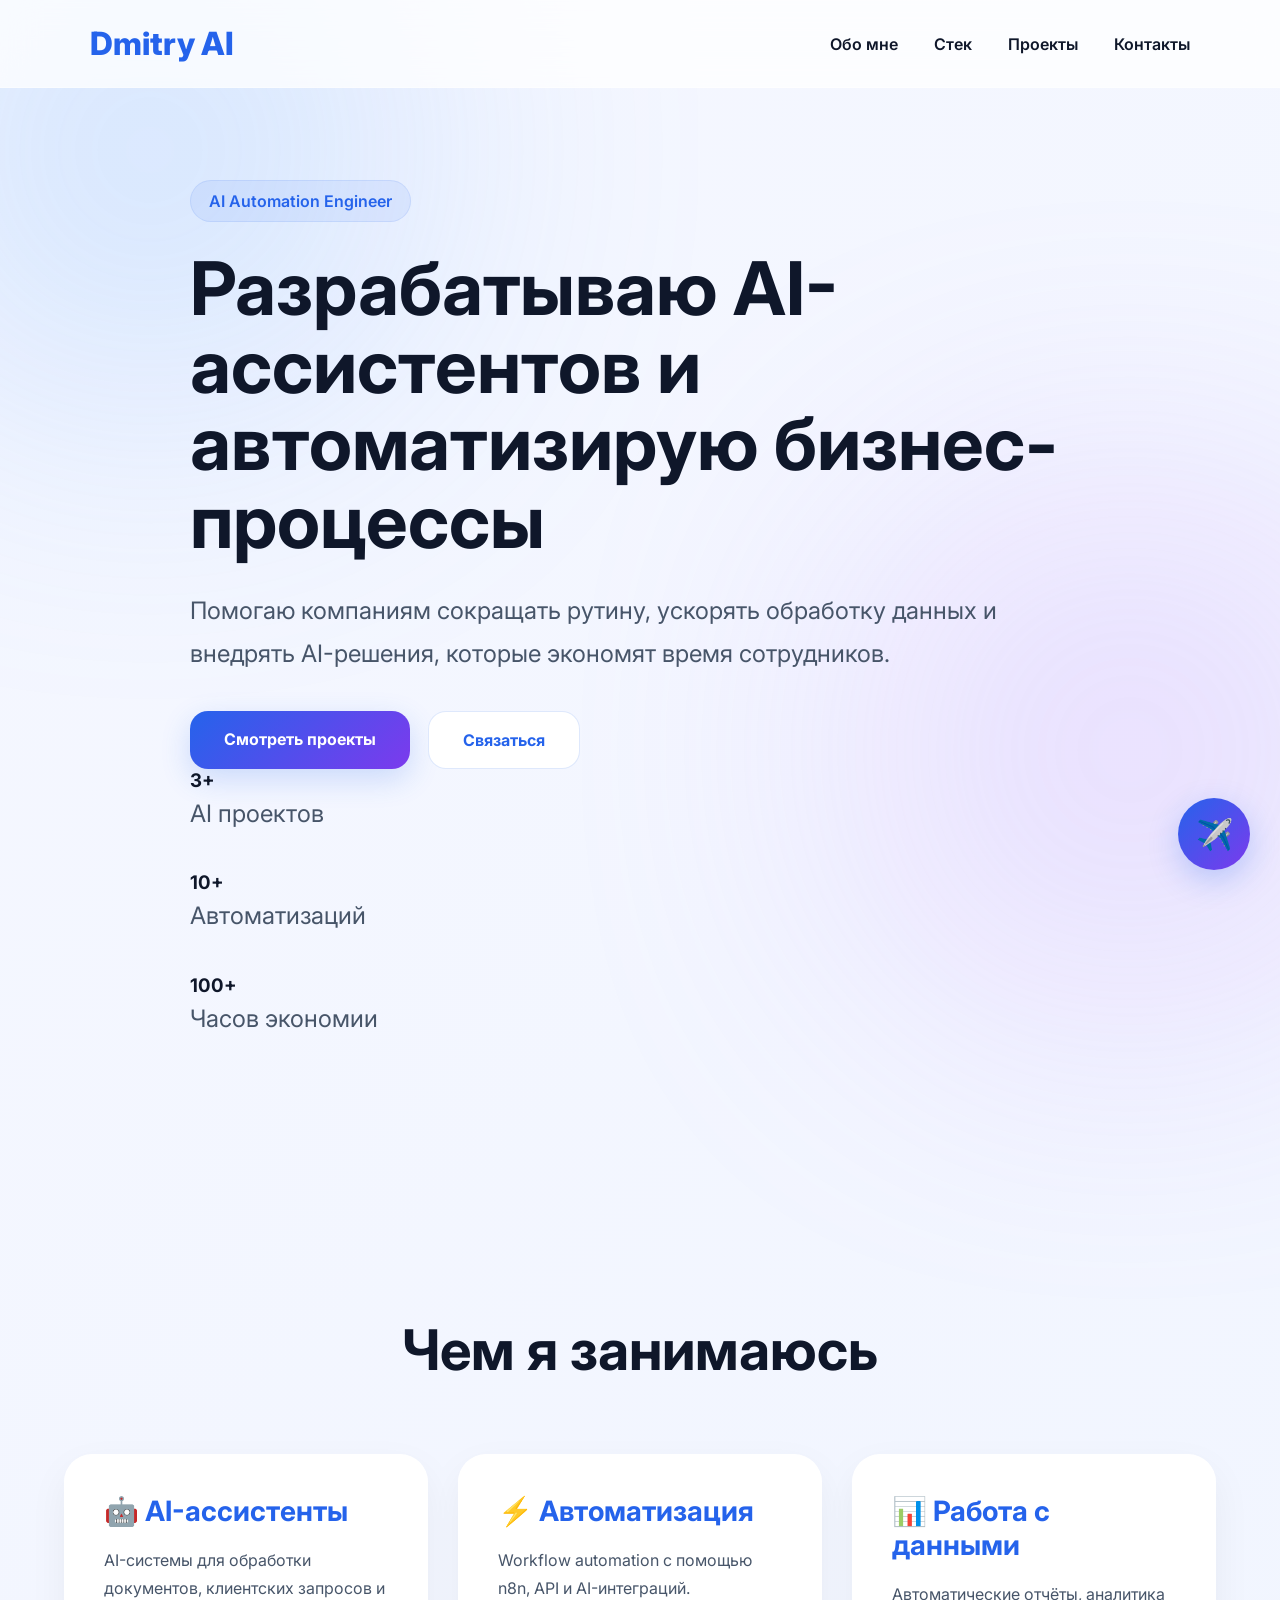
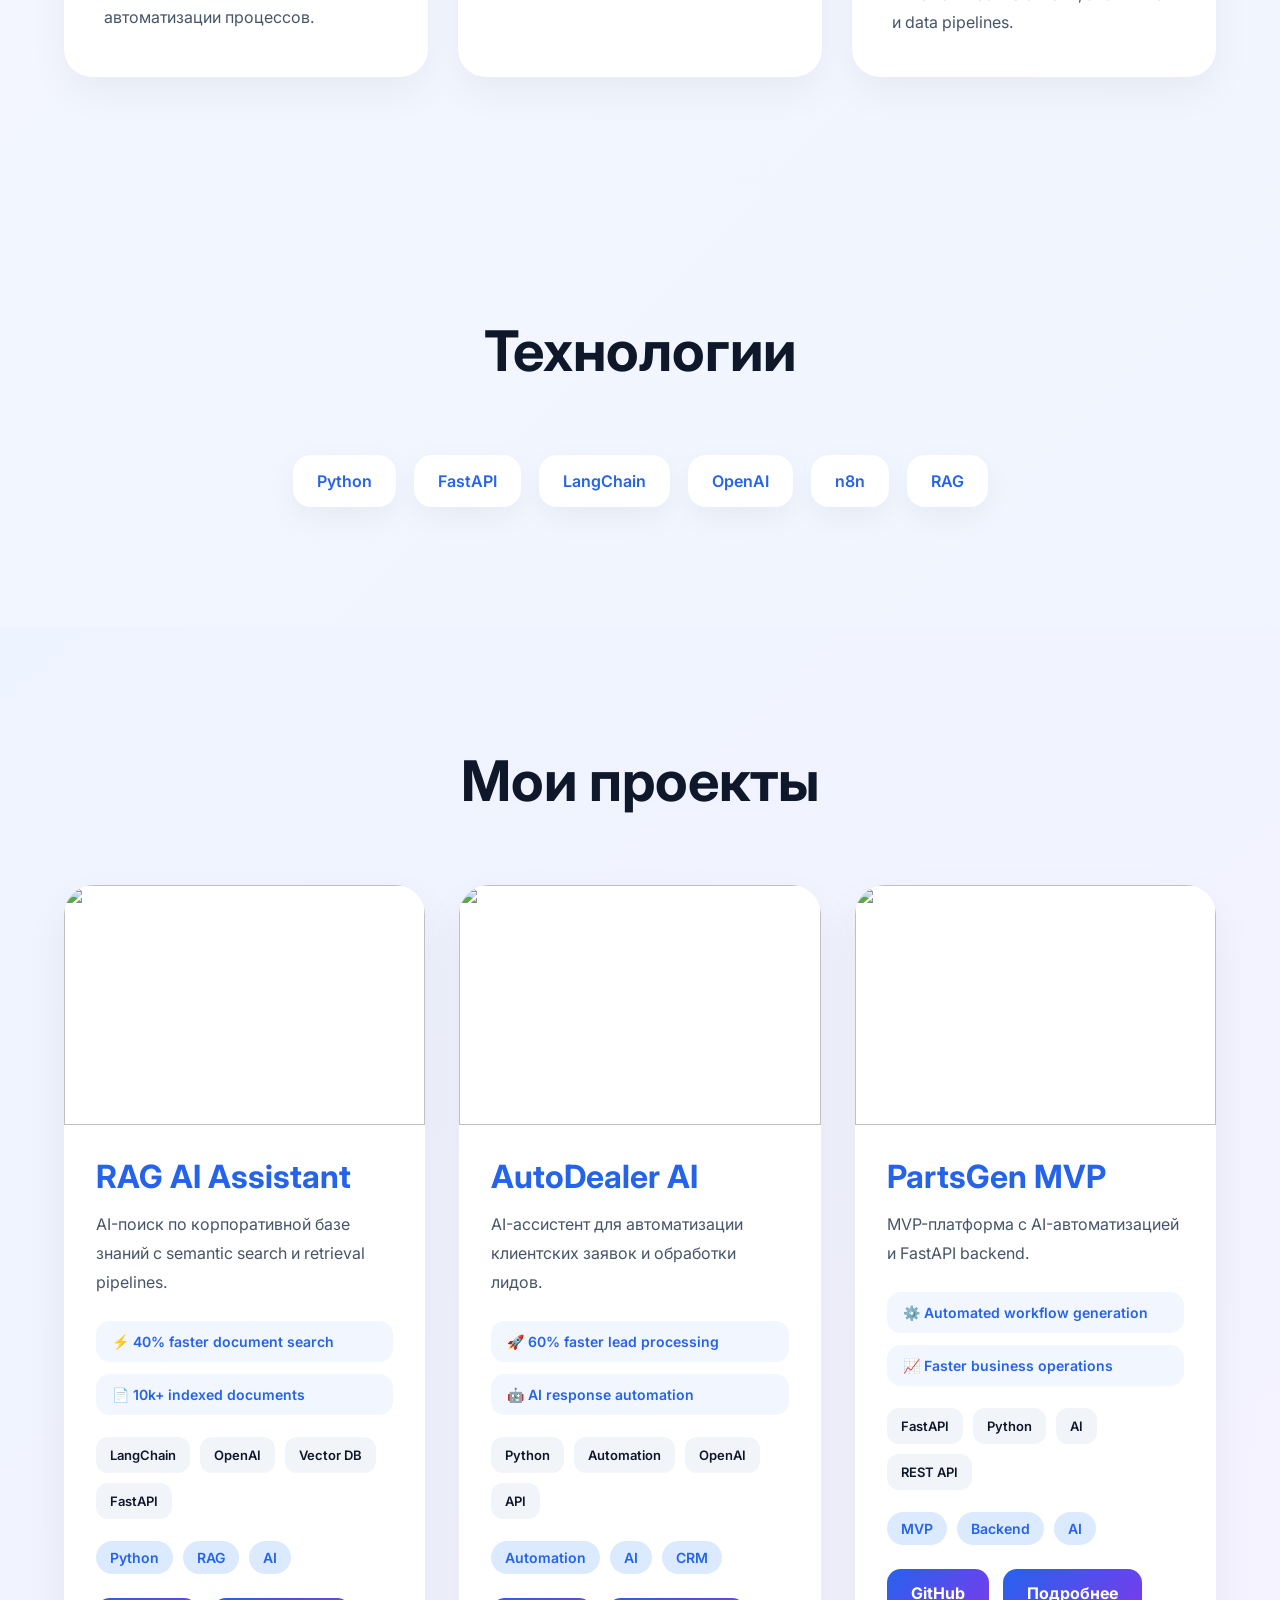
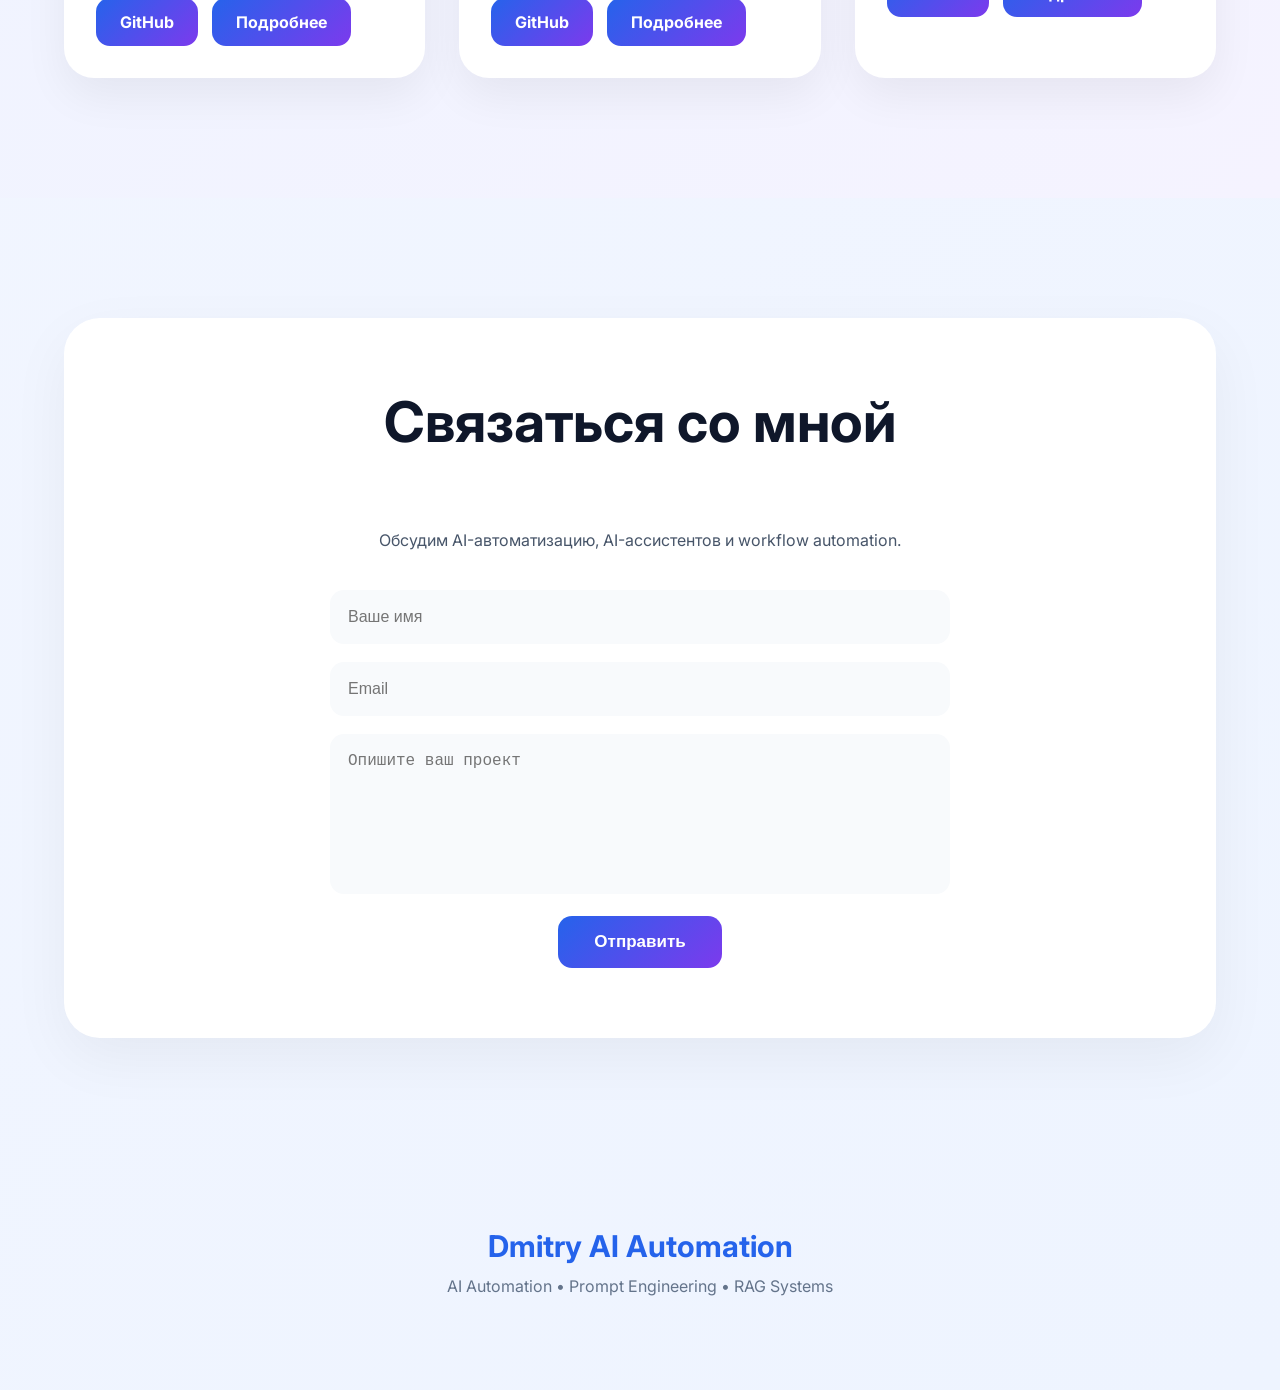
==== index.html @ e82104c2 "Update index.html" ====
<!DOCTYPE html>
<html lang="ru">

<head>

  <meta charset="UTF-8">

  <meta
    name="viewport"
    content="width=device-width, initial-scale=1.0"
  >

  <title>Dmitry AI Portfolio</title>

  <link
    href="https://fonts.googleapis.com/css2?family=Inter:wght@400;500;600;700;800&display=swap"
    rel="stylesheet"
  >

  <style>

    *{
      margin:0;
      padding:0;
      box-sizing:border-box;
      scroll-behavior:smooth;
    }

    body{

      font-family:'Inter',sans-serif;

      background:
        linear-gradient(135deg,#f5f7ff,#eef4ff);

      color:#0f172a;

      overflow-x:hidden;
    }

    .container{
      width:90%;
      max-width:1280px;
      margin:0 auto;
    }

    /* BACKGROUND */

    .bg-blur{

      position:fixed;

      width:500px;
      height:500px;

      border-radius:50%;

      filter:blur(140px);

      opacity:0.25;

      z-index:-1;
    }

    .blur1{
      background:#60a5fa;
      top:-100px;
      left:-100px;
    }

    .blur2{
      background:#c084fc;
      bottom:-100px;
      right:-100px;
    }

    /* NAVBAR */

    .navbar{

      position:fixed;

      top:0;
      width:100%;

      padding:24px 7%;

      display:flex;
      justify-content:space-between;
      align-items:center;

      background:
        rgba(255,255,255,0.75);

      backdrop-filter:blur(18px);

      border-bottom:
        1px solid rgba(255,255,255,0.3);

      z-index:1000;
    }

    .logo{

      font-size:32px;

      font-weight:800;

      color:#2563eb;
    }

    .nav-links{

      display:flex;

      gap:36px;

      list-style:none;
    }

    .nav-links a{

      color:#0f172a;

      text-decoration:none;

      font-weight:600;

      transition:0.3s;
    }

    .nav-links a:hover{
      color:#2563eb;
    }

    /* HERO */

    header{

      min-height:100vh;

      display:flex;
      align-items:center;

      padding:
        180px 0 120px;
    }

   .hero-grid{
    max-width:900px;
    margin:0 auto;
}

    .hero-badge{

      display:inline-block;

      padding:10px 18px;

      border-radius:999px;

      background:
        rgba(37,99,235,0.08);

      border:
        1px solid rgba(37,99,235,0.1);

      color:#2563eb;

      font-weight:600;
    }

    .hero-left h1{

      font-size:74px;

      line-height:1.05;

      margin:28px 0;
    }

    .hero-left p{

      font-size:24px;

      line-height:1.8;

      color:#475569;

      margin-bottom:36px;
    }

    .hero-buttons{

      display:flex;

      gap:18px;

      flex-wrap:wrap;
    }

    .btn{

      display:inline-block;

      padding:18px 34px;

      border-radius:18px;

      text-decoration:none;

      font-weight:700;

      transition:0.3s;
    }

    .btn-primary{

      background:
        linear-gradient(135deg,#2563eb,#7c3aed);

      color:white;

      box-shadow:
        0 10px 30px rgba(37,99,235,0.2);
    }

    .btn-secondary{

      border:
        1px solid rgba(37,99,235,0.15);

      color:#2563eb;

      background:white;
    }

    .btn:hover{
      transform:translateY(-5px);
    }

    /* AI WINDOW */

    .hero-right{

      display:flex;
      justify-content:center;
    }

    .ai-window{

      width:100%;
      max-width:580px;

      background:
        rgba(255,255,255,0.85);

      border:
        1px solid rgba(255,255,255,0.5);

      backdrop-filter:blur(18px);

      border-radius:34px;

      padding:36px;

      box-shadow:
        0 30px 80px rgba(0,0,0,0.08);
    }

    .window-top{

      display:flex;

      gap:10px;

      margin-bottom:30px;
    }

    .window-top span{

      width:14px;
      height:14px;

      border-radius:50%;

      background:#cbd5e1;
    }

    .code-line{

      height:14px;

      border-radius:999px;

      background:
        rgba(148,163,184,0.2);

      margin-bottom:18px;
    }

    .w90{width:90%;}
    .w80{width:80%;}
    .w70{width:70%;}
    .w60{width:60%;}
    .w50{width:50%;}

    .ai-card h3{

      font-size:34px;

      margin-bottom:10px;
    }

    .ai-card p{

      opacity:0.9;

      font-size:15px;
    }

    /* SECTION */

    section{
      padding:120px 0;
    }

    h2{

      text-align:center;

      font-size:56px;

      margin-bottom:70px;
    }

    /* ABOUT */

    .about-grid{

      display:grid;

      grid-template-columns:
        repeat(auto-fit,minmax(280px,1fr));

      gap:30px;
    }

    .about-card{

      background:white;

      padding:40px;

      border-radius:28px;

      box-shadow:
        0 15px 40px rgba(0,0,0,0.05);

      transition:0.35s;
    }

    .about-card:hover{

      transform:
        translateY(-10px);

      box-shadow:
        0 0 40px rgba(96,165,250,0.15);
    }

    .about-card h3{

      font-size:28px;

      margin-bottom:18px;

      color:#2563eb;
    }

    .about-card p{

      color:#475569;

      line-height:1.8;
    }

    /* STACK */

    .stack-grid{

      display:flex;

      flex-wrap:wrap;

      justify-content:center;

      gap:18px;
    }

    .stack-item{

      padding:16px 24px;

      border-radius:18px;

      background:white;

      box-shadow:
        0 10px 30px rgba(0,0,0,0.05);

      transition:0.3s;

      font-weight:600;

      color:#2563eb;
    }

    .stack-item:hover{

      transform:
        translateY(-5px)
        scale(1.05);
    }

    /* PROJECTS */

    #portfolio{

      background:
        linear-gradient(135deg,#eef4ff,#f5f3ff);
    }

    .projects-grid{

      display:grid;

      grid-template-columns:
        repeat(auto-fit,minmax(360px,1fr));

      gap:34px;
    }

    .project-card{

      background:white;

      border-radius:30px;

      overflow:hidden;

      box-shadow:
        0 18px 45px rgba(0,0,0,0.06);

      transition:0.35s;
    }

    .project-card:hover{

      transform:
        translateY(-12px)
        scale(1.02);

      box-shadow:
        0 0 40px rgba(96,165,250,0.15);
    }

    .project-image{

      height:240px;

      overflow:hidden;
    }

    .project-image img{

      width:100%;
      height:100%;

      object-fit:cover;

      transition:0.5s;
    }

    .project-card:hover .project-image img{

      transform:scale(1.08);
    }

    .project-content{
      padding:32px;
    }

    .project-content h3{

      font-size:32px;

      margin-bottom:14px;

      color:#2563eb;
    }

    .project-content p{

      color:#475569;

      line-height:1.8;

      margin-bottom:24px;
    }

    /* METRICS */

    .metrics{

      display:flex;

      flex-direction:column;

      gap:12px;

      margin-bottom:22px;
    }

    .metric{

      padding:12px 16px;

      border-radius:14px;

      background:
        rgba(37,99,235,0.06);

      color:#2563eb;

      font-size:14px;

      font-weight:600;
    }

    /* ARCHITECTURE */

    .architecture{

      display:flex;

      flex-wrap:wrap;

      gap:10px;

      margin-bottom:22px;
    }

    .architecture span{

      padding:10px 14px;

      border-radius:12px;

      background:#f1f5f9;

      color:#0f172a;

      font-size:13px;

      font-weight:600;
    }

    /* TAGS */

    .tags{

      display:flex;

      flex-wrap:wrap;

      gap:10px;

      margin-bottom:24px;
    }

    .tags span{

      background:#dbeafe;

      color:#2563eb;

      padding:8px 14px;

      border-radius:999px;

      font-size:14px;

      font-weight:600;
    }

    .project-buttons{

      display:flex;

      gap:14px;
    }

    .project-buttons a{

      text-decoration:none;

      padding:14px 24px;

      border-radius:14px;

      background:
        linear-gradient(135deg,#2563eb,#7c3aed);

      color:white;

      font-weight:700;

      transition:0.3s;
    }

    .project-buttons a:hover{

      transform:translateY(-4px);
    }

    /* CONTACT */

    .contact-box{

      background:white;

      padding:70px;

      border-radius:36px;

      text-align:center;

      box-shadow:
        0 20px 60px rgba(0,0,0,0.05);
    }

    .contact-box p{

      max-width:700px;

      margin:0 auto 36px;

      color:#475569;

      line-height:1.8;
    }

    form{

      max-width:620px;

      margin:0 auto;
    }

    input,
    textarea{

      width:100%;

      padding:18px;

      margin-bottom:18px;

      border:none;

      border-radius:14px;

      background:#f8fafc;

      color:#0f172a;

      font-size:16px;
    }

    textarea{
      height:160px;
      resize:none;
    }

    button{

      padding:16px 36px;

      border:none;

      border-radius:14px;

      background:
        linear-gradient(135deg,#2563eb,#7c3aed);

      color:white;

      font-size:17px;

      font-weight:700;

      cursor:pointer;
    }

    /* FOOTER */

    footer{

      padding:70px 0;

      text-align:center;
    }

    footer h3{

      font-size:30px;

      margin-bottom:12px;

      color:#2563eb;
    }

    footer p{

      color:#64748b;

      margin-bottom:24px;
    }

    /* TELEGRAM */

    .telegram-float{

      position:fixed;

      right:30px;
      bottom:30px;

      width:72px;
      height:72px;

      border-radius:50%;

      display:flex;

      align-items:center;
      justify-content:center;

      background:
        linear-gradient(135deg,#2563eb,#7c3aed);

      color:white;

      text-decoration:none;

      font-size:30px;

      box-shadow:
        0 10px 30px rgba(37,99,235,0.25);

      z-index:999;
    }

    /* MOBILE */

    @media(max-width:768px){

      .nav-links{
        display:none;
      }

      .hero-left h1{
        font-size:48px;
      }

      .hero-left p{
        font-size:18px;
      }

      h2{
        font-size:38px;
      }

      .contact-box{
        padding:40px 24px;
      }
    }

  </style>

</head>

<body>

  <!-- BACKGROUND -->

  <div class="bg-blur blur1"></div>
  <div class="bg-blur blur2"></div>

  <!-- NAVBAR -->

  <nav class="navbar">

    <div class="logo">
      Dmitry AI
    </div>

    <ul class="nav-links">

      <li><a href="#about">Обо мне</a></li>
      <li><a href="#stack">Стек</a></li>
      <li><a href="#portfolio">Проекты</a></li>
      <li><a href="#contact">Контакты</a></li>

    </ul>

  </nav>

  <!-- HERO -->

  <header>

    <div class="container hero-grid">

      <div class="hero-left">

        <span class="hero-badge">
          AI Automation Engineer
        </span>

        <h1>
          Разрабатываю AI-ассистентов
          и автоматизирую
          бизнес-процессы
        </h1>

        <p>
          Помогаю компаниям сокращать рутину,
          ускорять обработку данных и внедрять
          AI-решения, которые экономят время сотрудников.
        </p>

        <div class="hero-buttons">

          <a
            href="#portfolio"
            class="btn btn-primary"
          >
            Смотреть проекты
          </a>

          <a
            href="#contact"
            class="btn btn-secondary"
          >
            Связаться
          </a>

        </div>
        <div class="hero-stats">

  <div class="hero-stat">
    <h3>3+</h3>
    <p>AI проектов</p>
  </div>

  <div class="hero-stat">
    <h3>10+</h3>
    <p>Автоматизаций</p>
  </div>

  <div class="hero-stat">
    <h3>100+</h3>
    <p>Часов экономии</p>
  </div>

</div>

      </div>


      </div>

    </div>

  </header>

  <!-- ABOUT -->

  <section id="about">

    <div class="container">

      <h2>Чем я занимаюсь</h2>

      <div class="about-grid">

        <div class="about-card">

          <h3>🤖 AI-ассистенты</h3>

          <p>
            AI-системы для обработки документов,
            клиентских запросов и автоматизации процессов.
          </p>

        </div>

        <div class="about-card">

          <h3>⚡ Автоматизация</h3>

          <p>
            Workflow automation с помощью n8n,
            API и AI-интеграций.
          </p>

        </div>

        <div class="about-card">

          <h3>📊 Работа с данными</h3>

          <p>
            Автоматические отчёты,
            аналитика и data pipelines.
          </p>

        </div>

      </div>

    </div>

  </section>

  <!-- STACK -->

  <section id="stack">

    <div class="container">

      <h2>Технологии</h2>

      <div class="stack-grid">

        <div class="stack-item">Python</div>
        <div class="stack-item">FastAPI</div>
        <div class="stack-item">LangChain</div>
        <div class="stack-item">OpenAI</div>
        <div class="stack-item">n8n</div>
        <div class="stack-item">RAG</div>

      </div>

    </div>

  </section>

  <!-- PROJECTS -->

  <section id="portfolio">

    <div class="container">

      <h2>Мои проекты</h2>

      <div class="projects-grid">

        <!-- RAG -->

        <div class="project-card">

          <div class="project-image">

            <img
              src="https://images.unsplash.com/photo-1677442136019-21780ecad995?q=80&w=1400&auto=format&fit=crop"
            >

          </div>

          <div class="project-content">

            <h3>RAG AI Assistant</h3>

            <p>
              AI-поиск по корпоративной базе знаний
              с semantic search и retrieval pipelines.
            </p>

            <div class="metrics">

              <div class="metric">
                ⚡ 40% faster document search
              </div>

              <div class="metric">
                📄 10k+ indexed documents
              </div>

            </div>

            <div class="architecture">

              <span>LangChain</span>
              <span>OpenAI</span>
              <span>Vector DB</span>
              <span>FastAPI</span>

            </div>

            <div class="tags">

              <span>Python</span>
              <span>RAG</span>
              <span>AI</span>

            </div>

            <div class="project-buttons">

              <a
                href="https://github.com/citron99/rag-assistant-final"
                target="_blank"
              >
                GitHub
              </a>

              <a href="rag-project.html">
                Подробнее
              </a>

            </div>

          </div>

        </div>

        <!-- AUTODEALER -->

        <div class="project-card">

          <div class="project-image">

            <img
              src="https://images.unsplash.com/photo-1492144534655-ae79c964c9d7?q=80&w=1400&auto=format&fit=crop"
            >

          </div>

          <div class="project-content">

            <h3>AutoDealer AI</h3>

            <p>
              AI-ассистент для автоматизации
              клиентских заявок и обработки лидов.
            </p>

            <div class="metrics">

              <div class="metric">
                🚀 60% faster lead processing
              </div>

              <div class="metric">
                🤖 AI response automation
              </div>

            </div>

            <div class="architecture">

              <span>Python</span>
              <span>Automation</span>
              <span>OpenAI</span>
              <span>API</span>

            </div>

            <div class="tags">

              <span>Automation</span>
              <span>AI</span>
              <span>CRM</span>

            </div>

            <div class="project-buttons">

              <a
                href="https://github.com/citron99/autodealer-ai-assistant"
                target="_blank"
              >
                GitHub
              </a>

              <a href="autodealer.html">
                Подробнее
              </a>

            </div>

          </div>

        </div>

        <!-- PARTSGEN -->

        <div class="project-card">

          <div class="project-image">

            <img
              src="https://images.unsplash.com/photo-1516321318423-f06f85e504b3?q=80&w=1400&auto=format&fit=crop"
            >

          </div>

          <div class="project-content">

            <h3>PartsGen MVP</h3>

            <p>
              MVP-платформа с AI-автоматизацией
              и FastAPI backend.
            </p>

            <div class="metrics">

              <div class="metric">
                ⚙️ Automated workflow generation
              </div>

              <div class="metric">
                📈 Faster business operations
              </div>

            </div>

            <div class="architecture">

              <span>FastAPI</span>
              <span>Python</span>
              <span>AI</span>
              <span>REST API</span>

            </div>

            <div class="tags">

              <span>MVP</span>
              <span>Backend</span>
              <span>AI</span>

            </div>

            <div class="project-buttons">

              <a
                href="https://github.com/citron99/partsgen_mvp"
                target="_blank"
              >
                GitHub
              </a>

              <a href="partsgen.html">
                Подробнее
              </a>

            </div>

          </div>

        </div>

      </div>

    </div>

  </section>

  <!-- CONTACT -->

  <section id="contact">

    <div class="container">

      <div class="contact-box">

        <h2>Связаться со мной</h2>

        <p>
          Обсудим AI-автоматизацию,
          AI-ассистентов и workflow automation.
        </p>

        <form>

          <input
            type="text"
            placeholder="Ваше имя"
          >

          <input
            type="email"
            placeholder="Email"
          >

          <textarea
            placeholder="Опишите ваш проект"
          ></textarea>

          <button type="submit">
            Отправить
          </button>

        </form>

      </div>

    </div>

  </section>

  <!-- FOOTER -->

  <footer>

    <h3>Dmitry AI Automation</h3>

    <p>
      AI Automation • Prompt Engineering • RAG Systems
    </p>

  </footer>

  <!-- TELEGRAM -->

  <a
    href="https://t.me/ai_prompt_dmitry"
    target="_blank"
    class="telegram-float"
  >
    ✈️
  </a>

</body>

</html>
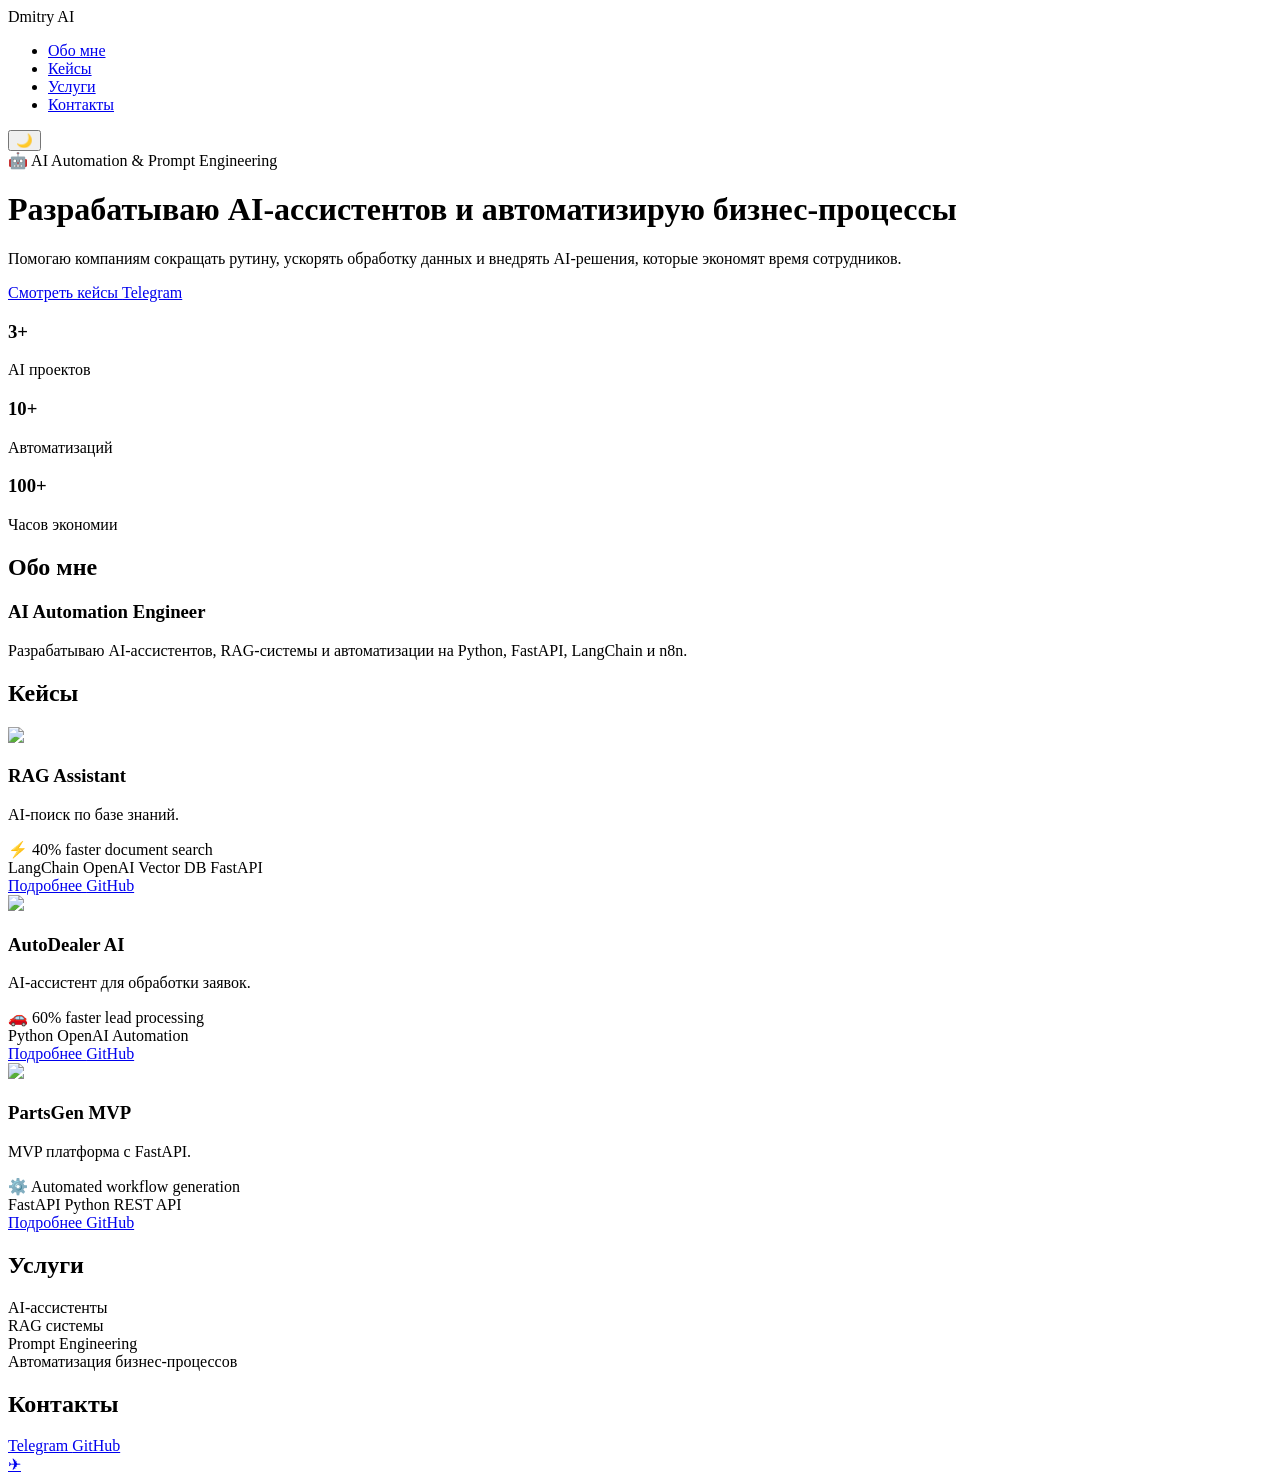
==== commit 87dd4091: "Update index.html" ====
--- a/index.html
+++ b/index.html
@@ -3,1248 +3,345 @@
 
 <head>
 
-  <meta charset="UTF-8">
-
-  <meta
-    name="viewport"
-    content="width=device-width, initial-scale=1.0"
-  >
-
-  <title>Dmitry AI Portfolio</title>
-
-  <link
-    href="https://fonts.googleapis.com/css2?family=Inter:wght@400;500;600;700;800&display=swap"
-    rel="stylesheet"
-  >
-
-  <style>
-
-    *{
-      margin:0;
-      padding:0;
-      box-sizing:border-box;
-      scroll-behavior:smooth;
-    }
-
-    body{
-
-      font-family:'Inter',sans-serif;
-
-      background:
-        linear-gradient(135deg,#f5f7ff,#eef4ff);
-
-      color:#0f172a;
-
-      overflow-x:hidden;
-    }
-
-    .container{
-      width:90%;
-      max-width:1280px;
-      margin:0 auto;
-    }
-
-    /* BACKGROUND */
-
-    .bg-blur{
-
-      position:fixed;
-
-      width:500px;
-      height:500px;
-
-      border-radius:50%;
-
-      filter:blur(140px);
-
-      opacity:0.25;
-
-      z-index:-1;
-    }
-
-    .blur1{
-      background:#60a5fa;
-      top:-100px;
-      left:-100px;
-    }
-
-    .blur2{
-      background:#c084fc;
-      bottom:-100px;
-      right:-100px;
-    }
-
-    /* NAVBAR */
-
-    .navbar{
-
-      position:fixed;
-
-      top:0;
-      width:100%;
-
-      padding:24px 7%;
-
-      display:flex;
-      justify-content:space-between;
-      align-items:center;
-
-      background:
-        rgba(255,255,255,0.75);
-
-      backdrop-filter:blur(18px);
-
-      border-bottom:
-        1px solid rgba(255,255,255,0.3);
-
-      z-index:1000;
-    }
-
-    .logo{
-
-      font-size:32px;
-
-      font-weight:800;
-
-      color:#2563eb;
-    }
-
-    .nav-links{
-
-      display:flex;
-
-      gap:36px;
-
-      list-style:none;
-    }
-
-    .nav-links a{
-
-      color:#0f172a;
-
-      text-decoration:none;
-
-      font-weight:600;
-
-      transition:0.3s;
-    }
-
-    .nav-links a:hover{
-      color:#2563eb;
-    }
-
-    /* HERO */
-
-    header{
-
-      min-height:100vh;
-
-      display:flex;
-      align-items:center;
-
-      padding:
-        180px 0 120px;
-    }
-
-   .hero-grid{
-    max-width:900px;
-    margin:0 auto;
-}
-
-    .hero-badge{
-
-      display:inline-block;
-
-      padding:10px 18px;
-
-      border-radius:999px;
-
-      background:
-        rgba(37,99,235,0.08);
-
-      border:
-        1px solid rgba(37,99,235,0.1);
-
-      color:#2563eb;
-
-      font-weight:600;
-    }
-
-    .hero-left h1{
-
-      font-size:74px;
-
-      line-height:1.05;
-
-      margin:28px 0;
-    }
-
-    .hero-left p{
-
-      font-size:24px;
-
-      line-height:1.8;
-
-      color:#475569;
-
-      margin-bottom:36px;
-    }
-
-    .hero-buttons{
-
-      display:flex;
-
-      gap:18px;
-
-      flex-wrap:wrap;
-    }
-
-    .btn{
-
-      display:inline-block;
-
-      padding:18px 34px;
-
-      border-radius:18px;
-
-      text-decoration:none;
-
-      font-weight:700;
-
-      transition:0.3s;
-    }
-
-    .btn-primary{
-
-      background:
-        linear-gradient(135deg,#2563eb,#7c3aed);
-
-      color:white;
-
-      box-shadow:
-        0 10px 30px rgba(37,99,235,0.2);
-    }
-
-    .btn-secondary{
-
-      border:
-        1px solid rgba(37,99,235,0.15);
-
-      color:#2563eb;
-
-      background:white;
-    }
-
-    .btn:hover{
-      transform:translateY(-5px);
-    }
-
-    /* AI WINDOW */
-
-    .hero-right{
-
-      display:flex;
-      justify-content:center;
-    }
-
-    .ai-window{
-
-      width:100%;
-      max-width:580px;
-
-      background:
-        rgba(255,255,255,0.85);
-
-      border:
-        1px solid rgba(255,255,255,0.5);
-
-      backdrop-filter:blur(18px);
-
-      border-radius:34px;
-
-      padding:36px;
-
-      box-shadow:
-        0 30px 80px rgba(0,0,0,0.08);
-    }
-
-    .window-top{
-
-      display:flex;
-
-      gap:10px;
-
-      margin-bottom:30px;
-    }
-
-    .window-top span{
-
-      width:14px;
-      height:14px;
-
-      border-radius:50%;
-
-      background:#cbd5e1;
-    }
-
-    .code-line{
-
-      height:14px;
-
-      border-radius:999px;
-
-      background:
-        rgba(148,163,184,0.2);
-
-      margin-bottom:18px;
-    }
-
-    .w90{width:90%;}
-    .w80{width:80%;}
-    .w70{width:70%;}
-    .w60{width:60%;}
-    .w50{width:50%;}
-
-    .ai-card h3{
-
-      font-size:34px;
-
-      margin-bottom:10px;
-    }
-
-    .ai-card p{
-
-      opacity:0.9;
-
-      font-size:15px;
-    }
-
-    /* SECTION */
-
-    section{
-      padding:120px 0;
-    }
-
-    h2{
-
-      text-align:center;
-
-      font-size:56px;
-
-      margin-bottom:70px;
-    }
-
-    /* ABOUT */
-
-    .about-grid{
-
-      display:grid;
-
-      grid-template-columns:
-        repeat(auto-fit,minmax(280px,1fr));
-
-      gap:30px;
-    }
-
-    .about-card{
-
-      background:white;
-
-      padding:40px;
-
-      border-radius:28px;
-
-      box-shadow:
-        0 15px 40px rgba(0,0,0,0.05);
-
-      transition:0.35s;
-    }
-
-    .about-card:hover{
-
-      transform:
-        translateY(-10px);
-
-      box-shadow:
-        0 0 40px rgba(96,165,250,0.15);
-    }
-
-    .about-card h3{
-
-      font-size:28px;
-
-      margin-bottom:18px;
-
-      color:#2563eb;
-    }
-
-    .about-card p{
-
-      color:#475569;
-
-      line-height:1.8;
-    }
-
-    /* STACK */
-
-    .stack-grid{
-
-      display:flex;
-
-      flex-wrap:wrap;
-
-      justify-content:center;
-
-      gap:18px;
-    }
-
-    .stack-item{
-
-      padding:16px 24px;
-
-      border-radius:18px;
-
-      background:white;
-
-      box-shadow:
-        0 10px 30px rgba(0,0,0,0.05);
-
-      transition:0.3s;
-
-      font-weight:600;
-
-      color:#2563eb;
-    }
-
-    .stack-item:hover{
-
-      transform:
-        translateY(-5px)
-        scale(1.05);
-    }
-
-    /* PROJECTS */
-
-    #portfolio{
-
-      background:
-        linear-gradient(135deg,#eef4ff,#f5f3ff);
-    }
-
-    .projects-grid{
-
-      display:grid;
-
-      grid-template-columns:
-        repeat(auto-fit,minmax(360px,1fr));
-
-      gap:34px;
-    }
-
-    .project-card{
-
-      background:white;
-
-      border-radius:30px;
-
-      overflow:hidden;
-
-      box-shadow:
-        0 18px 45px rgba(0,0,0,0.06);
-
-      transition:0.35s;
-    }
-
-    .project-card:hover{
-
-      transform:
-        translateY(-12px)
-        scale(1.02);
-
-      box-shadow:
-        0 0 40px rgba(96,165,250,0.15);
-    }
-
-    .project-image{
-
-      height:240px;
-
-      overflow:hidden;
-    }
-
-    .project-image img{
-
-      width:100%;
-      height:100%;
-
-      object-fit:cover;
-
-      transition:0.5s;
-    }
-
-    .project-card:hover .project-image img{
-
-      transform:scale(1.08);
-    }
-
-    .project-content{
-      padding:32px;
-    }
-
-    .project-content h3{
-
-      font-size:32px;
-
-      margin-bottom:14px;
-
-      color:#2563eb;
-    }
-
-    .project-content p{
-
-      color:#475569;
-
-      line-height:1.8;
-
-      margin-bottom:24px;
-    }
-
-    /* METRICS */
-
-    .metrics{
-
-      display:flex;
-
-      flex-direction:column;
-
-      gap:12px;
-
-      margin-bottom:22px;
-    }
-
-    .metric{
-
-      padding:12px 16px;
-
-      border-radius:14px;
-
-      background:
-        rgba(37,99,235,0.06);
-
-      color:#2563eb;
-
-      font-size:14px;
-
-      font-weight:600;
-    }
-
-    /* ARCHITECTURE */
-
-    .architecture{
-
-      display:flex;
-
-      flex-wrap:wrap;
-
-      gap:10px;
-
-      margin-bottom:22px;
-    }
-
-    .architecture span{
-
-      padding:10px 14px;
-
-      border-radius:12px;
-
-      background:#f1f5f9;
-
-      color:#0f172a;
-
-      font-size:13px;
-
-      font-weight:600;
-    }
-
-    /* TAGS */
-
-    .tags{
-
-      display:flex;
-
-      flex-wrap:wrap;
-
-      gap:10px;
-
-      margin-bottom:24px;
-    }
-
-    .tags span{
-
-      background:#dbeafe;
-
-      color:#2563eb;
-
-      padding:8px 14px;
-
-      border-radius:999px;
-
-      font-size:14px;
-
-      font-weight:600;
-    }
-
-    .project-buttons{
-
-      display:flex;
-
-      gap:14px;
-    }
-
-    .project-buttons a{
-
-      text-decoration:none;
-
-      padding:14px 24px;
-
-      border-radius:14px;
-
-      background:
-        linear-gradient(135deg,#2563eb,#7c3aed);
-
-      color:white;
-
-      font-weight:700;
-
-      transition:0.3s;
-    }
-
-    .project-buttons a:hover{
-
-      transform:translateY(-4px);
-    }
-
-    /* CONTACT */
-
-    .contact-box{
-
-      background:white;
-
-      padding:70px;
-
-      border-radius:36px;
-
-      text-align:center;
-
-      box-shadow:
-        0 20px 60px rgba(0,0,0,0.05);
-    }
-
-    .contact-box p{
-
-      max-width:700px;
-
-      margin:0 auto 36px;
-
-      color:#475569;
-
-      line-height:1.8;
-    }
-
-    form{
-
-      max-width:620px;
-
-      margin:0 auto;
-    }
-
-    input,
-    textarea{
-
-      width:100%;
-
-      padding:18px;
-
-      margin-bottom:18px;
-
-      border:none;
-
-      border-radius:14px;
-
-      background:#f8fafc;
-
-      color:#0f172a;
-
-      font-size:16px;
-    }
-
-    textarea{
-      height:160px;
-      resize:none;
-    }
-
-    button{
-
-      padding:16px 36px;
-
-      border:none;
-
-      border-radius:14px;
-
-      background:
-        linear-gradient(135deg,#2563eb,#7c3aed);
-
-      color:white;
-
-      font-size:17px;
-
-      font-weight:700;
-
-      cursor:pointer;
-    }
-
-    /* FOOTER */
-
-    footer{
-
-      padding:70px 0;
-
-      text-align:center;
-    }
-
-    footer h3{
-
-      font-size:30px;
-
-      margin-bottom:12px;
-
-      color:#2563eb;
-    }
-
-    footer p{
-
-      color:#64748b;
-
-      margin-bottom:24px;
-    }
-
-    /* TELEGRAM */
-
-    .telegram-float{
-
-      position:fixed;
-
-      right:30px;
-      bottom:30px;
-
-      width:72px;
-      height:72px;
-
-      border-radius:50%;
-
-      display:flex;
-
-      align-items:center;
-      justify-content:center;
-
-      background:
-        linear-gradient(135deg,#2563eb,#7c3aed);
-
-      color:white;
-
-      text-decoration:none;
-
-      font-size:30px;
-
-      box-shadow:
-        0 10px 30px rgba(37,99,235,0.25);
-
-      z-index:999;
-    }
-
-    /* MOBILE */
-
-    @media(max-width:768px){
-
-      .nav-links{
-        display:none;
-      }
-
-      .hero-left h1{
-        font-size:48px;
-      }
-
-      .hero-left p{
-        font-size:18px;
-      }
-
-      h2{
-        font-size:38px;
-      }
-
-      .contact-box{
-        padding:40px 24px;
-      }
-    }
-
-  </style>
+    <meta charset="UTF-8">
+    <meta name="viewport" content="width=device-width, initial-scale=1.0">
+
+    <title>Dmitry AI Portfolio</title>
+
+    <link rel="stylesheet" href="style.css">
+
+    <link href="https://fonts.googleapis.com/css2?family=Inter:wght@400;500;600;700;800&display=swap" rel="stylesheet">
 
 </head>
 
 <body>
 
-  <!-- BACKGROUND -->
-
-  <div class="bg-blur blur1"></div>
-  <div class="bg-blur blur2"></div>
-
-  <!-- NAVBAR -->
-
-  <nav class="navbar">
-
-    <div class="logo">
-      Dmitry AI
-    </div>
-
-    <ul class="nav-links">
-
-      <li><a href="#about">Обо мне</a></li>
-      <li><a href="#stack">Стек</a></li>
-      <li><a href="#portfolio">Проекты</a></li>
-      <li><a href="#contact">Контакты</a></li>
-
-    </ul>
-
-  </nav>
-
-  <!-- HERO -->
-
-  <header>
-
-    <div class="container hero-grid">
-
-      <div class="hero-left">
-
-        <span class="hero-badge">
-          AI Automation Engineer
-        </span>
-
-        <h1>
-          Разрабатываю AI-ассистентов
-          и автоматизирую
-          бизнес-процессы
-        </h1>
-
-        <p>
-          Помогаю компаниям сокращать рутину,
-          ускорять обработку данных и внедрять
-          AI-решения, которые экономят время сотрудников.
-        </p>
-
-        <div class="hero-buttons">
-
-          <a
-            href="#portfolio"
-            class="btn btn-primary"
-          >
-            Смотреть проекты
-          </a>
-
-          <a
-            href="#contact"
-            class="btn btn-secondary"
-          >
-            Связаться
-          </a>
-
-        </div>
-        <div class="hero-stats">
-
-  <div class="hero-stat">
-    <h3>3+</h3>
-    <p>AI проектов</p>
-  </div>
-
-  <div class="hero-stat">
-    <h3>10+</h3>
-    <p>Автоматизаций</p>
-  </div>
-
-  <div class="hero-stat">
-    <h3>100+</h3>
-    <p>Часов экономии</p>
-  </div>
-
-</div>
-
-      </div>
-
-
-      </div>
-
-    </div>
-
-  </header>
-
-  <!-- ABOUT -->
-
-  <section id="about">
-
-    <div class="container">
-
-      <h2>Чем я занимаюсь</h2>
-
-      <div class="about-grid">
-
-        <div class="about-card">
-
-          <h3>🤖 AI-ассистенты</h3>
-
-          <p>
-            AI-системы для обработки документов,
-            клиентских запросов и автоматизации процессов.
-          </p>
-
-        </div>
-
-        <div class="about-card">
-
-          <h3>⚡ Автоматизация</h3>
-
-          <p>
-            Workflow automation с помощью n8n,
-            API и AI-интеграций.
-          </p>
-
-        </div>
-
-        <div class="about-card">
-
-          <h3>📊 Работа с данными</h3>
-
-          <p>
-            Автоматические отчёты,
-            аналитика и data pipelines.
-          </p>
-
-        </div>
-
-      </div>
-
-    </div>
-
-  </section>
-
-  <!-- STACK -->
-
-  <section id="stack">
-
-    <div class="container">
-
-      <h2>Технологии</h2>
-
-      <div class="stack-grid">
-
-        <div class="stack-item">Python</div>
-        <div class="stack-item">FastAPI</div>
-        <div class="stack-item">LangChain</div>
-        <div class="stack-item">OpenAI</div>
-        <div class="stack-item">n8n</div>
-        <div class="stack-item">RAG</div>
-
-      </div>
-
-    </div>
-
-  </section>
-
-  <!-- PROJECTS -->
-
-  <section id="portfolio">
-
-    <div class="container">
-
-      <h2>Мои проекты</h2>
-
-      <div class="projects-grid">
-
-        <!-- RAG -->
-
-        <div class="project-card">
-
-          <div class="project-image">
-
-            <img
-              src="https://images.unsplash.com/photo-1677442136019-21780ecad995?q=80&w=1400&auto=format&fit=crop"
-            >
-
-          </div>
-
-          <div class="project-content">
-
-            <h3>RAG AI Assistant</h3>
-
-            <p>
-              AI-поиск по корпоративной базе знаний
-              с semantic search и retrieval pipelines.
-            </p>
-
-            <div class="metrics">
-
-              <div class="metric">
-                ⚡ 40% faster document search
-              </div>
-
-              <div class="metric">
-                📄 10k+ indexed documents
-              </div>
-
-            </div>
-
-            <div class="architecture">
-
-              <span>LangChain</span>
-              <span>OpenAI</span>
-              <span>Vector DB</span>
-              <span>FastAPI</span>
-
-            </div>
-
-            <div class="tags">
-
-              <span>Python</span>
-              <span>RAG</span>
-              <span>AI</span>
-
-            </div>
-
-            <div class="project-buttons">
-
-              <a
-                href="https://github.com/citron99/rag-assistant-final"
-                target="_blank"
-              >
-                GitHub
-              </a>
-
-              <a href="rag-project.html">
-                Подробнее
-              </a>
-
-            </div>
-
-          </div>
-
-        </div>
-
-        <!-- AUTODEALER -->
-
-        <div class="project-card">
-
-          <div class="project-image">
-
-            <img
-              src="https://images.unsplash.com/photo-1492144534655-ae79c964c9d7?q=80&w=1400&auto=format&fit=crop"
-            >
-
-          </div>
-
-          <div class="project-content">
-
-            <h3>AutoDealer AI</h3>
-
-            <p>
-              AI-ассистент для автоматизации
-              клиентских заявок и обработки лидов.
-            </p>
-
-            <div class="metrics">
-
-              <div class="metric">
-                🚀 60% faster lead processing
-              </div>
-
-              <div class="metric">
-                🤖 AI response automation
-              </div>
-
-            </div>
-
-            <div class="architecture">
-
-              <span>Python</span>
-              <span>Automation</span>
-              <span>OpenAI</span>
-              <span>API</span>
-
-            </div>
-
-            <div class="tags">
-
-              <span>Automation</span>
-              <span>AI</span>
-              <span>CRM</span>
-
-            </div>
-
-            <div class="project-buttons">
-
-              <a
-                href="https://github.com/citron99/autodealer-ai-assistant"
-                target="_blank"
-              >
-                GitHub
-              </a>
-
-              <a href="autodealer.html">
-                Подробнее
-              </a>
-
-            </div>
-
-          </div>
-
-        </div>
-
-        <!-- PARTSGEN -->
-
-        <div class="project-card">
-
-          <div class="project-image">
-
-            <img
-              src="https://images.unsplash.com/photo-1516321318423-f06f85e504b3?q=80&w=1400&auto=format&fit=crop"
-            >
-
-          </div>
-
-          <div class="project-content">
-
-            <h3>PartsGen MVP</h3>
-
-            <p>
-              MVP-платформа с AI-автоматизацией
-              и FastAPI backend.
-            </p>
-
-            <div class="metrics">
-
-              <div class="metric">
-                ⚙️ Automated workflow generation
-              </div>
-
-              <div class="metric">
-                📈 Faster business operations
-              </div>
-
-            </div>
-
-            <div class="architecture">
-
-              <span>FastAPI</span>
-              <span>Python</span>
-              <span>AI</span>
-              <span>REST API</span>
-
-            </div>
-
-            <div class="tags">
-
-              <span>MVP</span>
-              <span>Backend</span>
-              <span>AI</span>
-
-            </div>
-
-            <div class="project-buttons">
-
-              <a
-                href="https://github.com/citron99/partsgen_mvp"
-                target="_blank"
-              >
-                GitHub
-              </a>
-
-              <a href="partsgen.html">
-                Подробнее
-              </a>
-
-            </div>
-
-          </div>
-
-        </div>
-
-      </div>
-
-    </div>
-
-  </section>
-
-  <!-- CONTACT -->
-
-  <section id="contact">
-
-    <div class="container">
-
-      <div class="contact-box">
-
-        <h2>Связаться со мной</h2>
-
-        <p>
-          Обсудим AI-автоматизацию,
-          AI-ассистентов и workflow automation.
-        </p>
-
-        <form>
-
-          <input
-            type="text"
-            placeholder="Ваше имя"
-          >
-
-          <input
-            type="email"
-            placeholder="Email"
-          >
-
-          <textarea
-            placeholder="Опишите ваш проект"
-          ></textarea>
-
-          <button type="submit">
-            Отправить
-          </button>
-
-        </form>
-
-      </div>
-
-    </div>
-
-  </section>
-
-  <!-- FOOTER -->
-
-  <footer>
-
-    <h3>Dmitry AI Automation</h3>
-
-    <p>
-      AI Automation • Prompt Engineering • RAG Systems
-    </p>
-
-  </footer>
-
-  <!-- TELEGRAM -->
-
-  <a
-    href="https://t.me/ai_prompt_dmitry"
-    target="_blank"
-    class="telegram-float"
-  >
-    ✈️
-  </a>
+    <div class="bg-blur blur1"></div>
+    <div class="bg-blur blur2"></div>
+
+    <!-- NAVBAR -->
+
+    <nav class="navbar">
+
+        <div class="logo">
+            Dmitry AI
+        </div>
+
+        <ul class="nav-links">
+
+            <li><a href="#about">Обо мне</a></li>
+            <li><a href="#projects">Кейсы</a></li>
+            <li><a href="#services">Услуги</a></li>
+            <li><a href="#contact">Контакты</a></li>
+
+        </ul>
+
+        <button id="themeToggle">
+            🌙
+        </button>
+
+    </nav>
+
+    <!-- HERO -->
+
+    <header class="hero">
+
+        <div class="container">
+
+            <div class="hero-content">
+
+                <span class="hero-badge">
+                    🤖 AI Automation & Prompt Engineering
+                </span>
+
+                <h1>
+
+                    Разрабатываю AI-ассистентов
+                    и автоматизирую
+                    бизнес-процессы
+
+                </h1>
+
+                <p>
+
+                    Помогаю компаниям сокращать рутину,
+                    ускорять обработку данных и внедрять
+                    AI-решения, которые экономят время сотрудников.
+
+                </p>
+
+                <div class="hero-buttons">
+
+                    <a href="#projects" class="btn btn-primary">
+                        Смотреть кейсы
+                    </a>
+
+                    <a href="https://t.me/ai_prompt_dmitry"
+                       target="_blank"
+                       class="btn btn-secondary">
+                        Telegram
+                    </a>
+
+                </div>
+
+                <div class="hero-stats">
+
+                    <div class="stat-card">
+                        <h3>3+</h3>
+                        <p>AI проектов</p>
+                    </div>
+
+                    <div class="stat-card">
+                        <h3>10+</h3>
+                        <p>Автоматизаций</p>
+                    </div>
+
+                    <div class="stat-card">
+                        <h3>100+</h3>
+                        <p>Часов экономии</p>
+                    </div>
+
+                </div>
+
+            </div>
+
+        </div>
+
+    </header>
+
+    <!-- ABOUT -->
+
+    <section id="about">
+
+        <div class="container">
+
+            <h2>Обо мне</h2>
+
+            <div class="about-box">
+
+                <div>
+
+                    <h3>AI Automation Engineer</h3>
+
+                    <p>
+
+                        Разрабатываю AI-ассистентов,
+                        RAG-системы и автоматизации
+                        на Python, FastAPI, LangChain и n8n.
+
+                    </p>
+
+                </div>
+
+            </div>
+
+        </div>
+
+    </section>
+
+    <!-- PROJECTS -->
+
+    <section id="projects">
+
+        <div class="container">
+
+            <h2>Кейсы</h2>
+
+            <div class="projects-grid">
+
+                <div class="project-card">
+
+                    <img src="assets/rag.jpg">
+
+                    <div class="project-content">
+
+                        <h3>RAG Assistant</h3>
+
+                        <p>
+                            AI-поиск по базе знаний.
+                        </p>
+
+                        <div class="metric">
+                            ⚡ 40% faster document search
+                        </div>
+
+                        <div class="architecture">
+
+                            <span>LangChain</span>
+                            <span>OpenAI</span>
+                            <span>Vector DB</span>
+                            <span>FastAPI</span>
+
+                        </div>
+
+                        <div class="project-buttons">
+
+                            <a href="rag-project.html">
+                                Подробнее
+                            </a>
+
+                            <a href="https://github.com/citron99/rag-assistant-final"
+                               target="_blank">
+                                GitHub
+                            </a>
+
+                        </div>
+
+                    </div>
+
+                </div>
+
+                <div class="project-card">
+
+                    <img src="assets/autodealer.jpg">
+
+                    <div class="project-content">
+
+                        <h3>AutoDealer AI</h3>
+
+                        <p>
+                            AI-ассистент для обработки заявок.
+                        </p>
+
+                        <div class="metric">
+                            🚗 60% faster lead processing
+                        </div>
+
+                        <div class="architecture">
+
+                            <span>Python</span>
+                            <span>OpenAI</span>
+                            <span>Automation</span>
+
+                        </div>
+
+                        <div class="project-buttons">
+
+                            <a href="autodealer.html">
+                                Подробнее
+                            </a>
+
+                            <a href="https://github.com/citron99/autodealer-ai-assistant"
+                               target="_blank">
+                                GitHub
+                            </a>
+
+                        </div>
+
+                    </div>
+
+                </div>
+
+                <div class="project-card">
+
+                    <img src="assets/partsgen.jpg">
+
+                    <div class="project-content">
+
+                        <h3>PartsGen MVP</h3>
+
+                        <p>
+                            MVP платформа с FastAPI.
+                        </p>
+
+                        <div class="metric">
+                            ⚙️ Automated workflow generation
+                        </div>
+
+                        <div class="architecture">
+
+                            <span>FastAPI</span>
+                            <span>Python</span>
+                            <span>REST API</span>
+
+                        </div>
+
+                        <div class="project-buttons">
+
+                            <a href="partsgen.html">
+                                Подробнее
+                            </a>
+
+                            <a href="https://github.com/citron99/partsgen_mvp"
+                               target="_blank">
+                                GitHub
+                            </a>
+
+                        </div>
+
+                    </div>
+
+                </div>
+
+            </div>
+
+        </div>
+
+    </section>
+
+    <!-- SERVICES -->
+
+    <section id="services">
+
+        <div class="container">
+
+            <h2>Услуги</h2>
+
+            <div class="services-grid">
+
+                <div class="service-card">
+                    AI-ассистенты
+                </div>
+
+                <div class="service-card">
+                    RAG системы
+                </div>
+
+                <div class="service-card">
+                    Prompt Engineering
+                </div>
+
+                <div class="service-card">
+                    Автоматизация бизнес-процессов
+                </div>
+
+            </div>
+
+        </div>
+
+    </section>
+
+    <!-- CONTACT -->
+
+    <section id="contact">
+
+        <div class="container">
+
+            <h2>Контакты</h2>
+
+            <div class="contact-box">
+
+                <a href="https://t.me/ai_prompt_dmitry">
+                    Telegram
+                </a>
+
+                <a href="https://github.com/citron99">
+                    GitHub
+                </a>
+
+            </div>
+
+        </div>
+
+    </section>
+
+    <a href="https://t.me/ai_prompt_dmitry"
+       class="telegram-float"
+       target="_blank">
+       ✈
+    </a>
+
+    <script src="script.js"></script>
 
 </body>
 
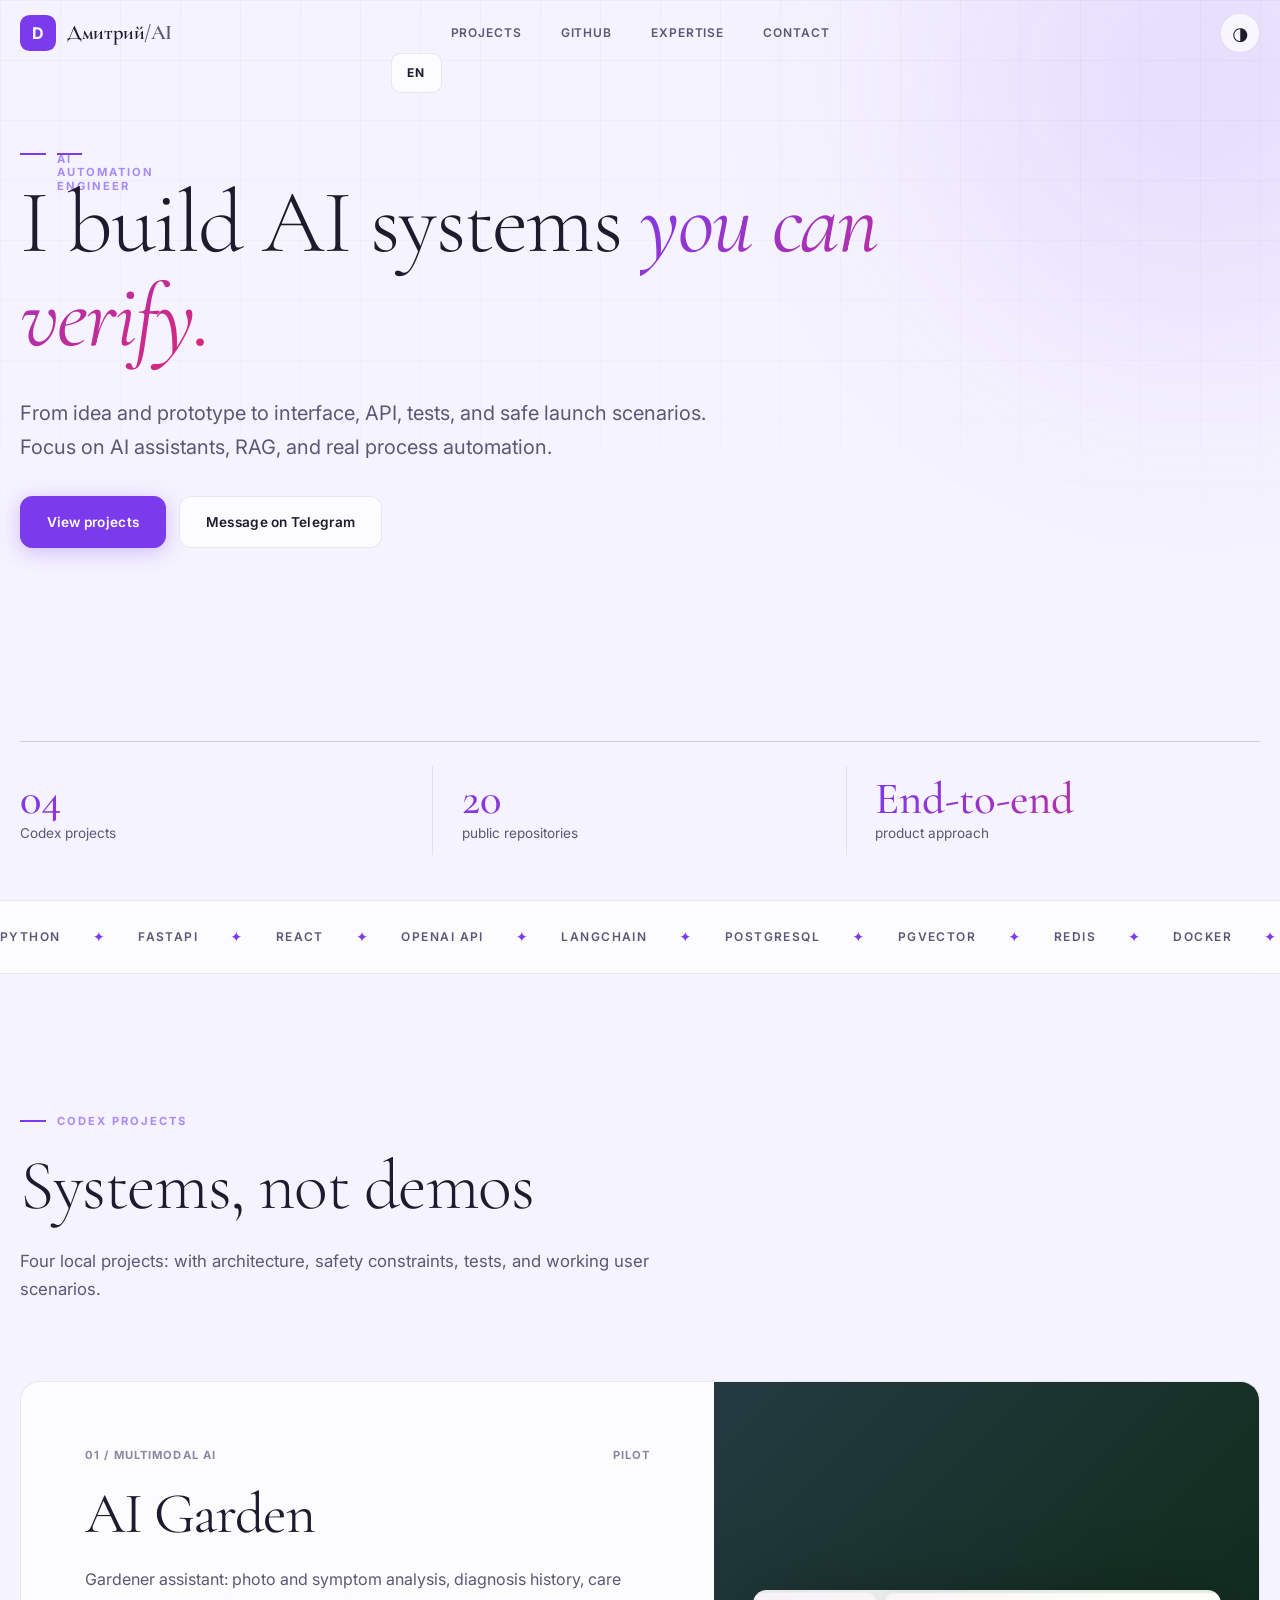
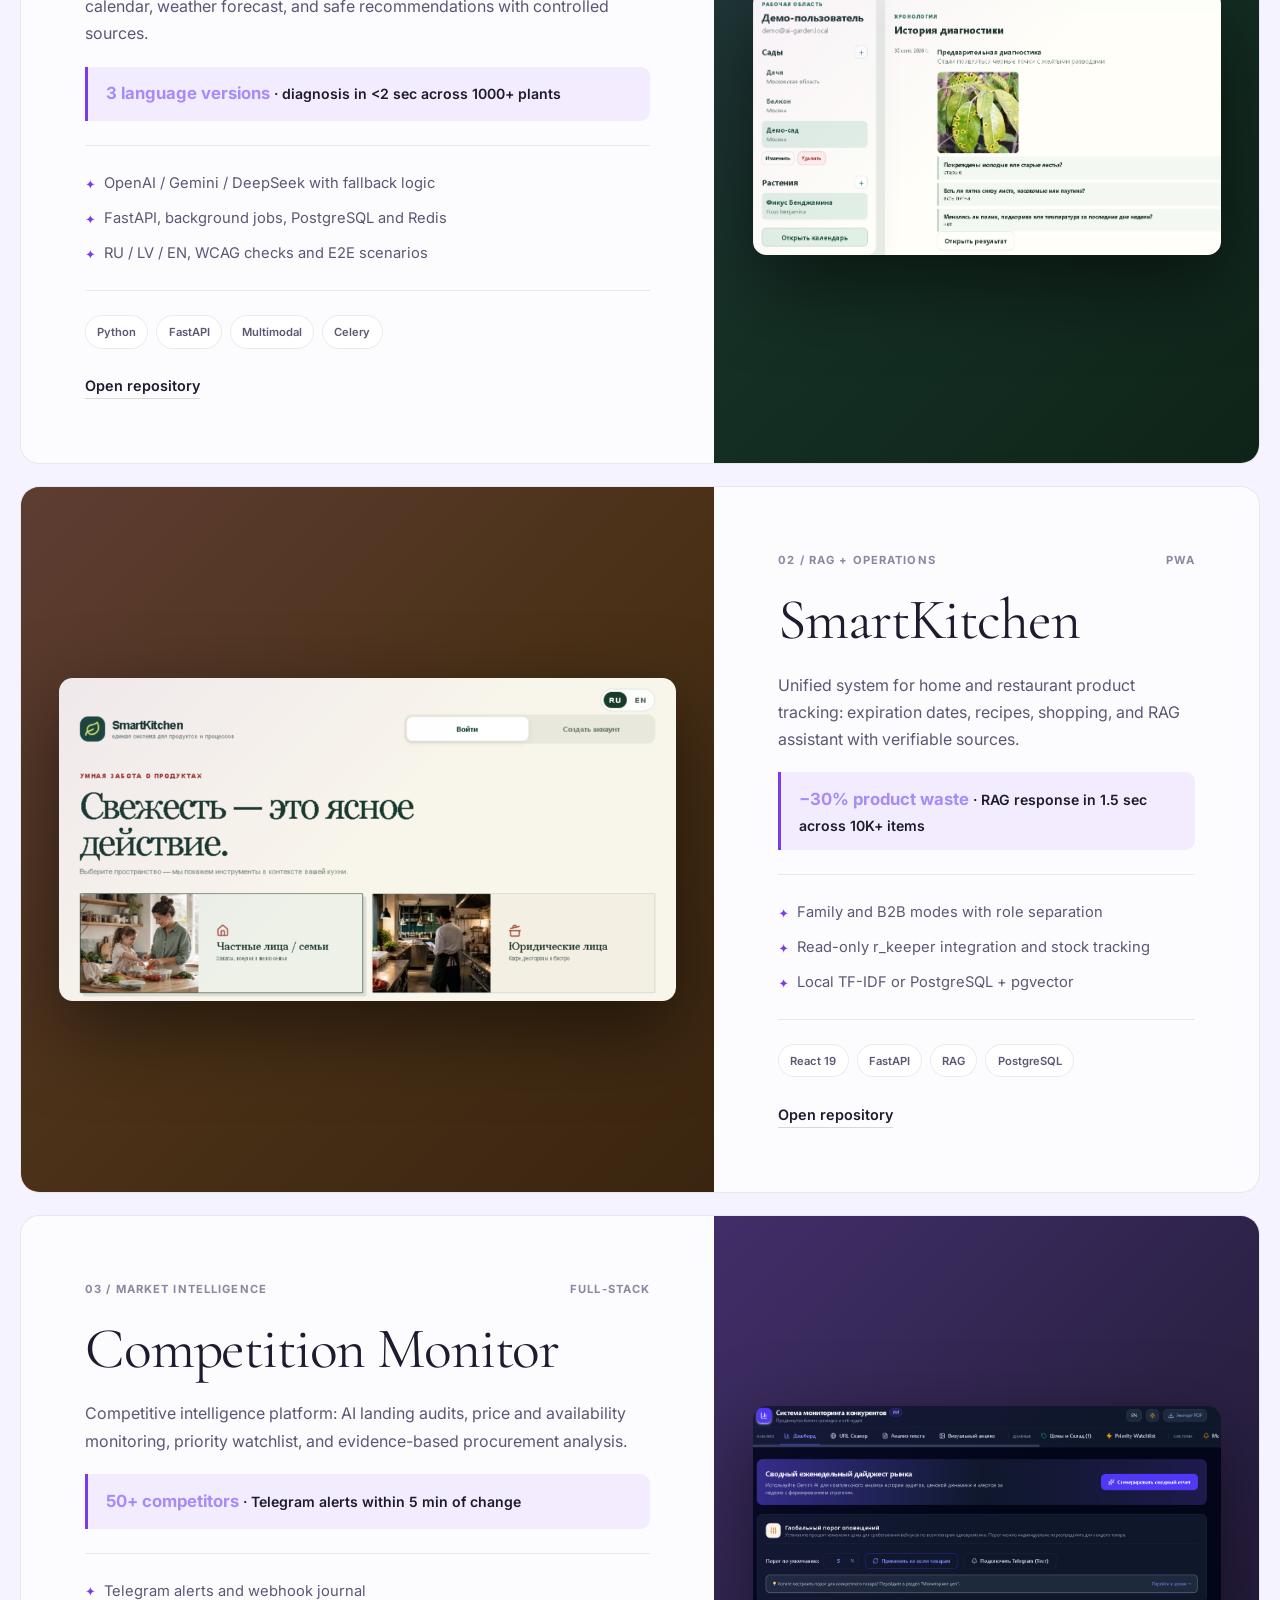
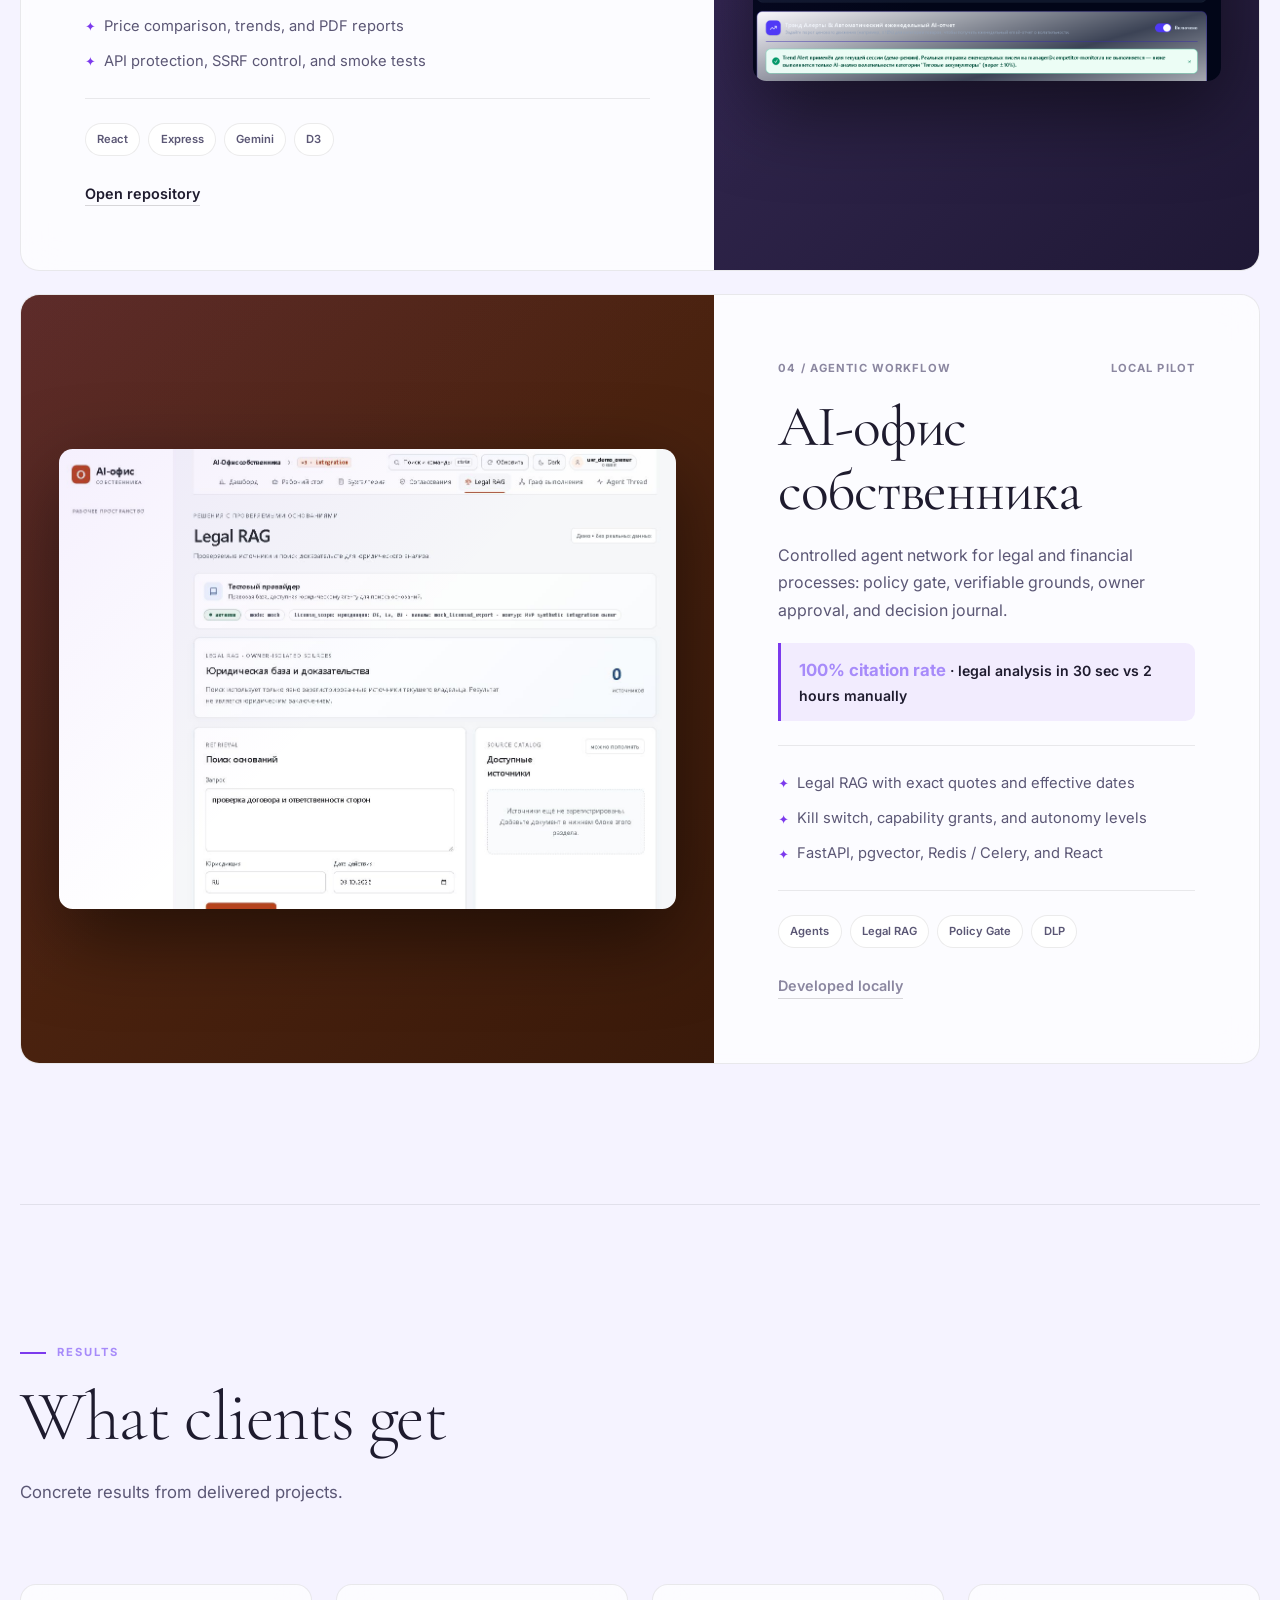
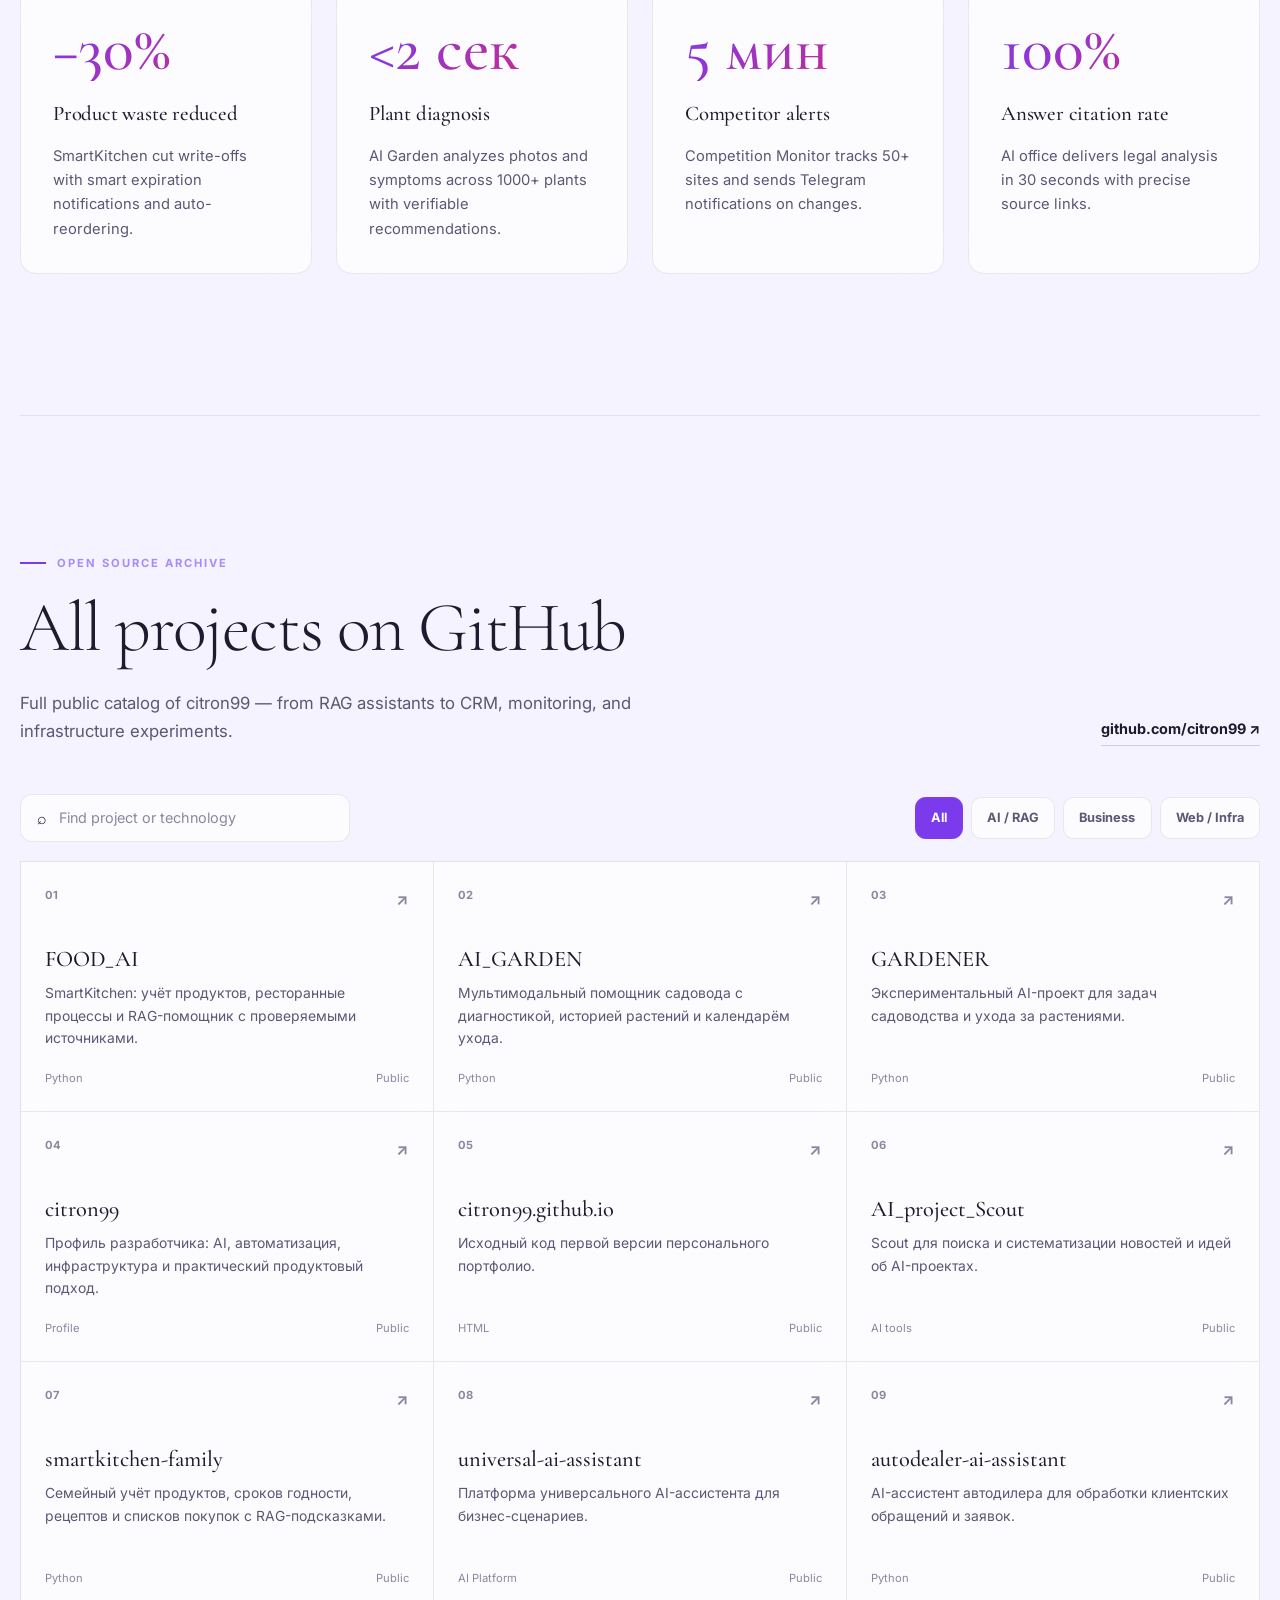
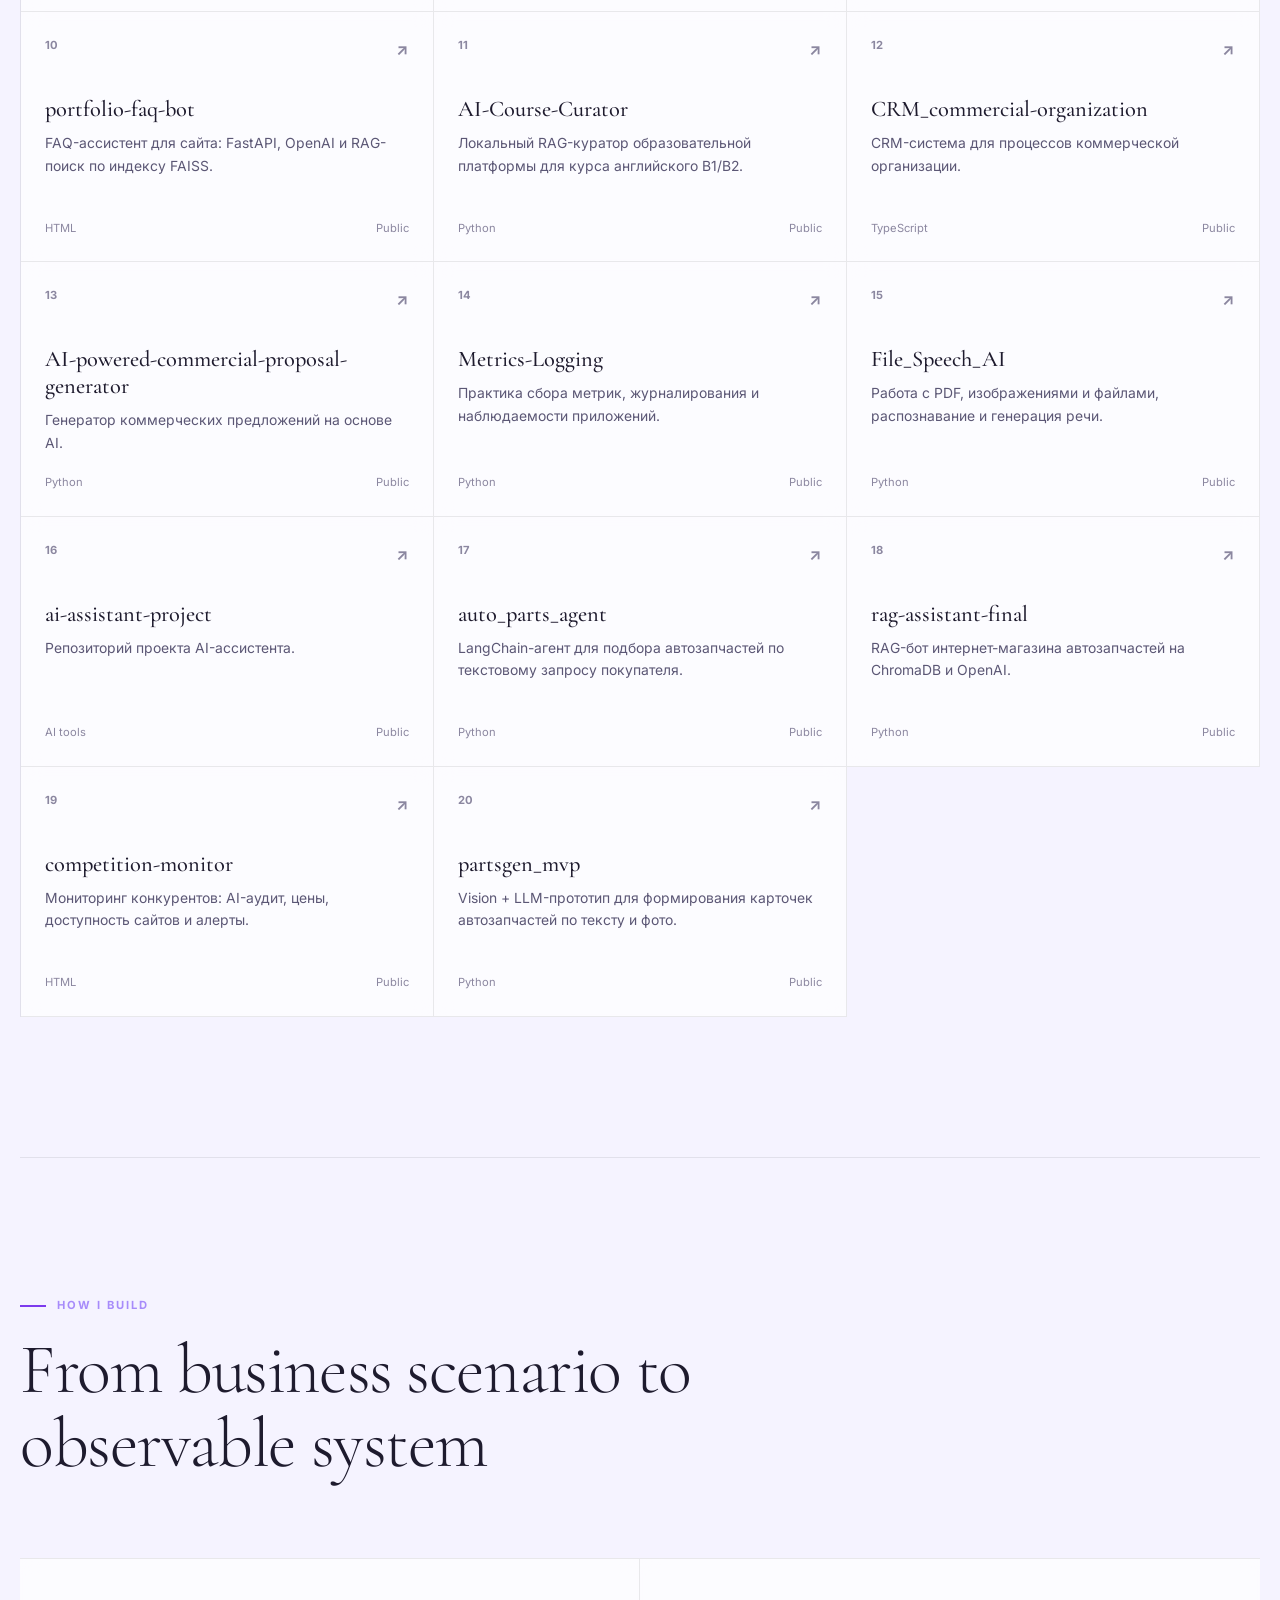
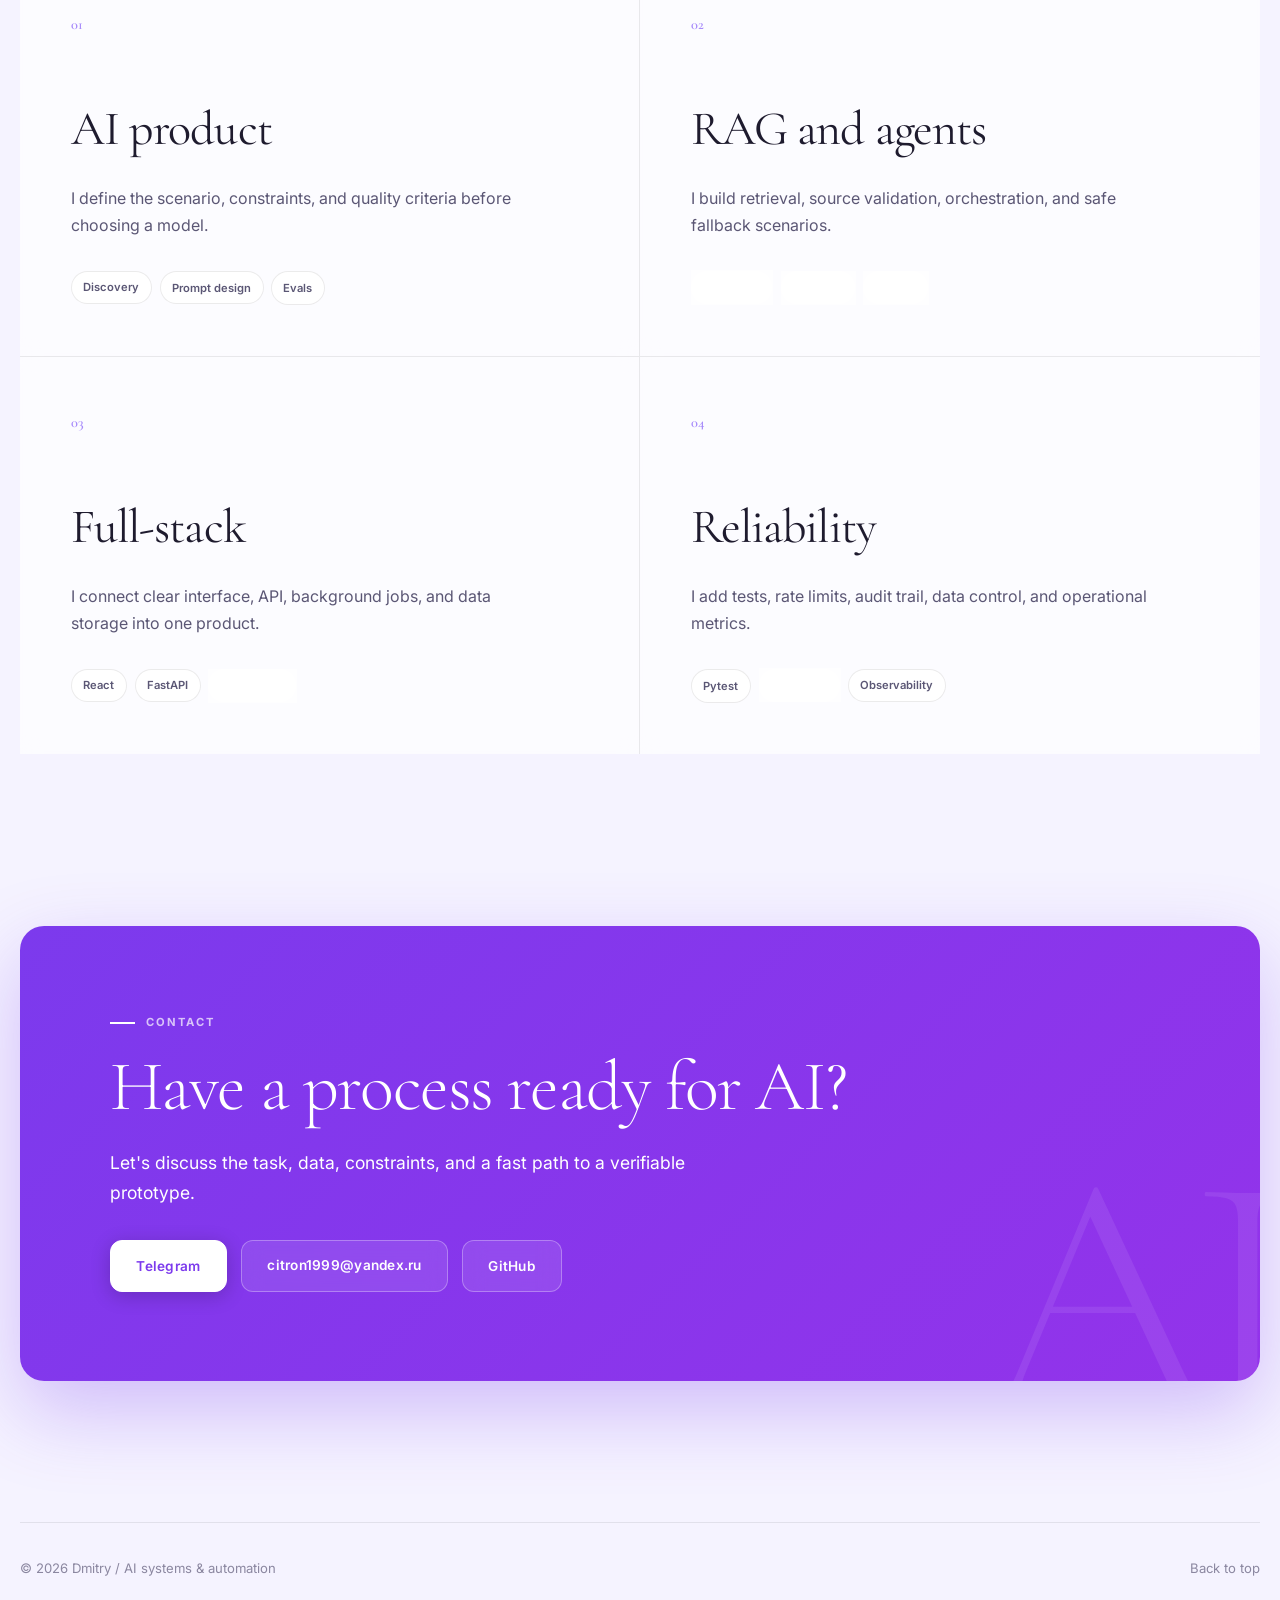
==== commit 2a5bd815: "Redesign portfolio site Violet/glass visual system, RU/EN toggle, real project screenshots." ====
--- a/index.html
+++ b/index.html
@@ -1,348 +1,304 @@
-<!DOCTYPE html>
-<html lang="ru">
-
+<!doctype html>
+<html lang="ru" data-theme="dark">
 <head>
-
-    <meta charset="UTF-8">
-    <meta name="viewport" content="width=device-width, initial-scale=1.0">
-
-    <title>Dmitry AI Portfolio</title>
-
-    <link rel="stylesheet" href="style.css">
-
-    <link href="https://fonts.googleapis.com/css2?family=Inter:wght@400;500;600;700;800&display=swap" rel="stylesheet">
-
+  <meta charset="utf-8">
+  <meta name="viewport" content="width=device-width, initial-scale=1">
+  <meta name="description" content="Портфолио Дмитрия: AI-ассистенты, RAG-системы и автоматизация бизнес-процессов.">
+  <meta name="theme-color" content="#0c081a">
+
+  <meta property="og:type" content="website">
+  <meta property="og:locale" content="ru_RU">
+  <meta property="og:title" content="Дмитрий — AI systems & automation">
+  <meta property="og:description" content="AI-ассистенты, RAG-системы и автоматизация бизнес-процессов. От прототипа до продакшна.">
+  <meta property="og:image" content="https://citron99.github.io/assets/og-preview.png">
+  <meta property="og:image:width" content="1200">
+  <meta property="og:image:height" content="630">
+  <meta property="og:url" content="https://citron99.github.io/">
+  <meta property="og:site_name" content="Dmitry AI Portfolio">
+
+  <meta name="twitter:card" content="summary_large_image">
+  <meta name="twitter:title" content="Дмитрий — AI systems & automation">
+  <meta name="twitter:description" content="AI-ассистенты, RAG-системы и автоматизация бизнес-процессов.">
+  <meta name="twitter:image" content="https://citron99.github.io/assets/og-preview.png">
+
+  <title>Дмитрий — AI systems & automation</title>
+  <link rel="preconnect" href="https://fonts.googleapis.com">
+  <link rel="preconnect" href="https://fonts.gstatic.com" crossorigin>
+  <link href="https://fonts.googleapis.com/css2?family=Inter:wght@300;400;500;600;700&family=Cormorant+Garamond:ital,wght@0,300;0,400;0,500;0,600;1,300;1,400&display=swap" rel="stylesheet">
+  <link rel="icon" type="image/svg+xml" href="data:image/svg+xml,%3Csvg xmlns='http://www.w3.org/2000/svg' viewBox='0 0 64 64'%3E%3Crect width='64' height='64' rx='14' fill='%230c081a'/%3E%3Cpath d='M16 17h16c11 0 18 6 18 15S43 47 32 47H16V17Zm10 8v14h6c5 0 8-2 8-7s-3-7-8-7h-6Z' fill='%237c3aed'/%3E%3C/svg%3E">
+  <link rel="stylesheet" href="styles.css">
+  <script src="app.js" defer></script>
 </head>
-
 <body>
-
-    <div class="bg-blur blur1"></div>
-    <div class="bg-blur blur2"></div>
-
-    <!-- NAVBAR -->
-
-    <nav class="navbar">
-
-        <div class="logo">
-            Dmitry AI
-        </div>
-
-        <ul class="nav-links">
-
-            <li><a href="#about">Обо мне</a></li>
-            <li><a href="#projects">Кейсы</a></li>
-            <li><a href="#services">Услуги</a></li>
-            <li><a href="#contact">Контакты</a></li>
-
-        </ul>
-
-        <button id="themeToggle">
-            🌙
-        </button>
-
+  <a class="skip-link" href="#content" data-i18n="skip_link">Перейти к содержанию</a>
+
+  <header class="site-header" data-header>
+    <a class="brand" href="#top" aria-label="В начало страницы">
+      <span class="brand-mark">D</span>
+      <span class="brand-name">Дмитрий<span data-i18n="brand_suffix">/AI</span></span>
+    </a>
+
+    <button class="menu-toggle" type="button" aria-expanded="false" aria-controls="site-nav" data-menu-toggle>
+      <span></span><span></span>
+      <span class="sr-only" data-i18n="open_menu">Открыть меню</span>
+    </button>
+
+    <nav class="site-nav" id="site-nav" aria-label="Основная навигация" data-nav>
+      <a href="#codex" data-i18n="nav_projects">Проекты</a>
+      <a href="#github" data-i18n="nav_github">GitHub</a>
+      <a href="#expertise" data-i18n="nav_expertise">Компетенции</a>
+      <a href="#contact" data-i18n="nav_contact">Контакты</a>
     </nav>
 
-    <!-- HERO -->
-
-    <header class="hero">
-
-        <div class="container">
-
-            <div class="hero-content">
-
-                <span class="hero-badge">
-                    🤖 AI Automation & Prompt Engineering
-                </span>
-
-                <h1>
-
-                    Разрабатываю AI-ассистентов
-                    и автоматизирую
-                    бизнес-процессы
-
-                </h1>
-
-                <p>
-
-                    Помогаю компаниям сокращать рутину,
-                    ускорять обработку данных и внедрять
-                    AI-решения, которые экономят время сотрудников.
-
-                </p>
-
-                <div class="hero-buttons">
-
-                    <a href="#projects" class="btn btn-primary">
-                        Смотреть кейсы
-                    </a>
-
-                    <a href="https://t.me/ai_prompt_dmitry"
-                       target="_blank"
-                       class="btn btn-secondary">
-                        Telegram
-                    </a>
-
-                </div>
-
-                <div class="hero-stats">
-
-                    <div class="stat-card">
-                        <h3>3+</h3>
-                        <p>AI проектов</p>
-                    </div>
-
-                    <div class="stat-card">
-                        <h3>10+</h3>
-                        <p>Автоматизаций</p>
-                    </div>
-
-                    <div class="stat-card">
-                        <h3>100+</h3>
-                        <p>Часов экономии</p>
-                    </div>
-
-                </div>
-
-            </div>
-
-        </div>
-
-    </header>
-
-    <!-- ABOUT -->
-
-    <section id="about">
-
-        <div class="container">
-
-            <h2>Обо мне</h2>
-
-            <div class="about-box">
-
-                <div>
-
-                    <h3>AI Automation Engineer</h3>
-
-                    <p>
-
-                        Разрабатываю AI-ассистентов,
-                        RAG-системы и автоматизации
-                        на Python, FastAPI, LangChain и n8n.
-
-                    </p>
-
-                </div>
-
-            </div>
-
-        </div>
-
-    </section>
-
-    <!-- PROJECTS -->
-
-    <section id="projects">
-
-        <div class="container">
-
-            <h2>Кейсы</h2>
-
-            <div class="projects-grid">
-
-                <div class="project-card">
-
-                    <img src="assets/rag.jpg">
-
-                    <div class="project-content">
-
-                        <h3>RAG Assistant</h3>
-
-                        <p>
-                            AI-поиск по базе знаний.
-                        </p>
-
-                        <div class="metric">
-                            ⚡ 40% faster document search
-                        </div>
-
-                        <div class="architecture">
-
-                            <span>LangChain</span>
-                            <span>OpenAI</span>
-                            <span>Vector DB</span>
-                            <span>FastAPI</span>
-
-                        </div>
-
-                        <div class="project-buttons">
-
-                            <a href="rag-project.html">
-                                Подробнее
-                            </a>
-
-                            <a href="https://github.com/citron99/rag-assistant-final"
-                               target="_blank">
-                                GitHub
-                            </a>
-
-                        </div>
-
-                    </div>
-
-                </div>
-
-                <div class="project-card">
-
-                    <img src="assets/autodealer.jpg">
-
-                    <div class="project-content">
-
-                        <h3>AutoDealer AI</h3>
-
-                        <p>
-                            AI-ассистент для обработки заявок.
-                        </p>
-
-                        <div class="metric">
-                            🚗 60% faster lead processing
-                        </div>
-
-                        <div class="architecture">
-
-                            <span>Python</span>
-                            <span>OpenAI</span>
-                            <span>Automation</span>
-
-                        </div>
-
-                        <div class="project-buttons">
-
-                            <a href="autodealer.html">
-                                Подробнее
-                            </a>
-
-                            <a href="https://github.com/citron99/autodealer-ai-assistant"
-                               target="_blank">
-                                GitHub
-                            </a>
-
-                        </div>
-
-                    </div>
-
-                </div>
-
-                <div class="project-card">
-
-                    <img src="assets/partsgen.jpg">
-
-                    <div class="project-content">
-
-                        <h3>PartsGen MVP</h3>
-
-                        <p>
-                            MVP платформа с FastAPI.
-                        </p>
-
-                        <div class="metric">
-                            ⚙️ Automated workflow generation
-                        </div>
-
-                        <div class="architecture">
-
-                            <span>FastAPI</span>
-                            <span>Python</span>
-                            <span>REST API</span>
-
-                        </div>
-
-                        <div class="project-buttons">
-
-                            <a href="partsgen.html">
-                                Подробнее
-                            </a>
-
-                            <a href="https://github.com/citron99/partsgen_mvp"
-                               target="_blank">
-                                GitHub
-                            </a>
-
-                        </div>
-
-                    </div>
-
-                </div>
-
-            </div>
-
-        </div>
-
-    </section>
-
-    <!-- SERVICES -->
-
-    <section id="services">
-
-        <div class="container">
-
-            <h2>Услуги</h2>
-
-            <div class="services-grid">
-
-                <div class="service-card">
-                    AI-ассистенты
-                </div>
-
-                <div class="service-card">
-                    RAG системы
-                </div>
-
-                <div class="service-card">
-                    Prompt Engineering
-                </div>
-
-                <div class="service-card">
-                    Автоматизация бизнес-процессов
-                </div>
-
-            </div>
-
-        </div>
-
-    </section>
-
-    <!-- CONTACT -->
-
-    <section id="contact">
-
-        <div class="container">
-
-            <h2>Контакты</h2>
-
-            <div class="contact-box">
-
-                <a href="https://t.me/ai_prompt_dmitry">
-                    Telegram
-                </a>
-
-                <a href="https://github.com/citron99">
-                    GitHub
-                </a>
-
-            </div>
-
-        </div>
-
-    </section>
-
-    <a href="https://t.me/ai_prompt_dmitry"
-       class="telegram-float"
-       target="_blank">
-       ✈
-    </a>
-
-    <script src="script.js"></script>
-
+    <button class="theme-toggle" type="button" aria-label="Переключить цветовую тему" data-theme-toggle>
+      <span aria-hidden="true" data-theme-icon>◐</span>
+    </button>
+
+    <button class="lang-toggle" type="button" aria-label="Переключить язык" data-lang-toggle>
+      <span aria-hidden="true" data-lang-icon>RU</span>
+    </button>
+  </header>
+
+  <main id="content">
+    <section class="hero" id="top">
+      <div class="hero-grid">
+        <div class="hero-copy reveal">
+          <p class="eyebrow"><span></span> <span data-i18n="hero_eyebrow">AI Automation Engineer</span></p>
+          <h1 data-i18n="hero_title">Проектирую AI‑системы, <em>которые можно проверить.</em></h1>
+          <p class="hero-lead" data-i18n="hero_lead">От идеи и прототипа до интерфейса, API, тестов и сценариев безопасного запуска. В фокусе — AI‑ассистенты, RAG и автоматизация реальных процессов.</p>
+          <div class="hero-actions">
+            <a class="button button-primary" href="#codex" data-i18n="hero_cta_projects">Смотреть проекты</a>
+            <a class="button button-ghost" href="https://t.me/ai_prompt_dmitry" target="_blank" rel="noreferrer" data-i18n="hero_cta_telegram">Написать в Telegram</a>
+          </div>
+        </div>
+      </div>
+
+      <div class="hero-stats reveal" aria-label="Портфолио в цифрах">
+        <div><strong>04</strong><span data-i18n="stat_projects">крупных проекта Codex</span></div>
+        <div><strong>20</strong><span data-i18n="stat_repos">публичных репозиториев</span></div>
+        <div><strong>End‑to‑end</strong><span data-i18n="stat_approach">продуктовый подход</span></div>
+      </div>
+    </section>
+
+    <div class="ticker-section">
+      <div class="ticker-inner">
+        <span>Python</span><span class="ticker-separator">✦</span>
+        <span>FastAPI</span><span class="ticker-separator">✦</span>
+        <span>React</span><span class="ticker-separator">✦</span>
+        <span>OpenAI API</span><span class="ticker-separator">✦</span>
+        <span>LangChain</span><span class="ticker-separator">✦</span>
+        <span>PostgreSQL</span><span class="ticker-separator">✦</span>
+        <span>pgvector</span><span class="ticker-separator">✦</span>
+        <span>Redis</span><span class="ticker-separator">✦</span>
+        <span>Docker</span><span class="ticker-separator">✦</span>
+        <span>Playwright</span><span class="ticker-separator">✦</span>
+        <span>Python</span><span class="ticker-separator">✦</span>
+        <span>FastAPI</span><span class="ticker-separator">✦</span>
+        <span>React</span><span class="ticker-separator">✦</span>
+        <span>OpenAI API</span><span class="ticker-separator">✦</span>
+        <span>LangChain</span><span class="ticker-separator">✦</span>
+        <span>PostgreSQL</span><span class="ticker-separator">✦</span>
+        <span>pgvector</span><span class="ticker-separator">✦</span>
+        <span>Redis</span><span class="ticker-separator">✦</span>
+        <span>Docker</span><span class="ticker-separator">✦</span>
+        <span>Playwright</span><span class="ticker-separator">✦</span>
+      </div>
+    </div>
+
+    <section class="section projects-section" id="codex">
+      <div class="section-heading reveal">
+        <p class="eyebrow"><span></span> Codex projects</p>
+        <h2 data-i18n="projects_title">Системы, а не демо‑экраны</h2>
+        <p data-i18n="projects_subtitle">Четыре локальных проекта: с архитектурой, защитными ограничениями, тестами и рабочими пользовательскими сценариями.</p>
+      </div>
+
+      <article class="case-card case-green reveal">
+        <div class="case-visual">
+          <img src="assets/ai-garden.png" alt="Интерфейс AI Garden с садом, растением и формой диагностики" width="1099" height="623" loading="lazy">
+        </div>
+        <div class="case-copy">
+          <div class="case-meta"><span>01 / Multimodal AI</span><span data-i18n="case1_status">Пилот</span></div>
+          <h3>AI Garden</h3>
+          <p data-i18n="case1_desc">Помощник садовода: анализ фотографий и симптомов, история диагностики, календарь ухода, прогноз погоды и безопасные рекомендации с контролируемыми источниками.</p>
+          <div class="case-metric"><strong data-i18n="case1_metric_strong">3 языковые версии</strong> · <span data-i18n="case1_metric">диагностика за &lt;2 сек по 1000+ растений</span></div>
+          <ul class="case-points">
+            <li data-i18n="case1_point1">OpenAI / Gemini / DeepSeek с fallback‑логикой</li>
+            <li data-i18n="case1_point2">FastAPI, фоновые задания, PostgreSQL и Redis</li>
+            <li data-i18n="case1_point3">RU / LV / EN, WCAG‑проверки и E2E‑сценарии</li>
+          </ul>
+          <div class="tag-row"><span>Python</span><span>FastAPI</span><span>Multimodal</span><span>Celery</span></div>
+          <a class="text-link" href="https://github.com/citron99/AI_GARDEN" target="_blank" rel="noreferrer" data-i18n="case_repo_link">Открыть репозиторий <span aria-hidden="true">↗</span></a>
+        </div>
+      </article>
+
+      <article class="case-card case-amber reveal">
+        <div class="case-visual">
+          <img src="assets/smart-kitchen.png" alt="Семья готовит на светлой кухне — визуальный образ проекта SmartKitchen" width="959" height="502" loading="lazy">
+        </div>
+        <div class="case-copy">
+          <div class="case-meta"><span>02 / RAG + Operations</span><span>PWA</span></div>
+          <h3>SmartKitchen</h3>
+          <p data-i18n="case2_desc">Единая система для домашнего и ресторанного учёта продуктов: сроки годности, рецепты, покупки и RAG‑помощник с проверяемыми источниками.</p>
+          <div class="case-metric"><strong data-i18n="case2_metric_strong">−30% потерь продуктов</strong> · <span data-i18n="case2_metric">RAG-ответ за 1.5 сек по 10K+ позиций</span></div>
+          <ul class="case-points">
+            <li data-i18n="case2_point1">Семейный и B2B‑режимы с разграничением ролей</li>
+            <li data-i18n="case2_point2">Read‑only интеграция r_keeper и учёт остатков</li>
+            <li data-i18n="case2_point3">Локальный TF‑IDF или PostgreSQL + pgvector</li>
+          </ul>
+          <div class="tag-row"><span>React 19</span><span>FastAPI</span><span>RAG</span><span>PostgreSQL</span></div>
+          <a class="text-link" href="https://github.com/citron99/FOOD_AI" target="_blank" rel="noreferrer" data-i18n="case_repo_link">Открыть репозиторий <span aria-hidden="true">↗</span></a>
+        </div>
+      </article>
+
+      <article class="case-card case-violet reveal">
+        <div class="case-visual">
+          <img src="assets/competition-monitor.png" alt="Дашборд системы мониторинга конкурентов с графиками и алертами" width="1264" height="743" loading="lazy">
+        </div>
+        <div class="case-copy">
+          <div class="case-meta"><span>03 / Market Intelligence</span><span>Full‑stack</span></div>
+          <h3>Competition Monitor</h3>
+          <p data-i18n="case3_desc">Платформа конкурентной разведки: AI‑аудит лендингов, мониторинг цен и доступности, приоритетный вотчлист и доказательный анализ закупок.</p>
+          <div class="case-metric"><strong data-i18n="case3_metric_strong">50+ конкурентов</strong> · <span data-i18n="case3_metric">алерты в Telegram за 5 мин после изменения</span></div>
+          <ul class="case-points">
+            <li data-i18n="case3_point1">Алерты в Telegram и webhook‑журнал</li>
+            <li data-i18n="case3_point2">Сравнение цен, тренды и PDF‑отчёты</li>
+            <li data-i18n="case3_point3">Защита API, SSRF‑контроль и smoke‑тесты</li>
+          </ul>
+          <div class="tag-row"><span>React</span><span>Express</span><span>Gemini</span><span>D3</span></div>
+          <a class="text-link" href="https://github.com/citron99/competition-monitor" target="_blank" rel="noreferrer" data-i18n="case_repo_link">Открыть репозиторий <span aria-hidden="true">↗</span></a>
+        </div>
+      </article>
+
+      <article class="case-card case-orange reveal">
+        <div class="case-visual">
+          <img src="assets/ai-office.jpg" alt="Интерфейс Legal RAG в AI-офисе собственника" width="1265" height="1701" loading="lazy">
+        </div>
+        <div class="case-copy">
+          <div class="case-meta"><span>04 / Agentic workflow</span><span data-i18n="case4_status">Локальный пилот</span></div>
+          <h3>AI‑офис собственника</h3>
+          <p data-i18n="case4_desc">Контролируемая сеть агентов для юридических и финансовых процессов: policy gate, проверяемые основания, согласование владельцем и журнал решений.</p>
+          <div class="case-metric"><strong data-i18n="case4_metric_strong">100% цитируемость</strong> · <span data-i18n="case4_metric">юридический анализ за 30 сек vs 2 часа вручную</span></div>
+          <ul class="case-points">
+            <li data-i18n="case4_point1">Legal RAG с точными цитатами и датой действия</li>
+            <li data-i18n="case4_point2">Kill switch, capability grants и уровни автономности</li>
+            <li data-i18n="case4_point3">FastAPI, pgvector, Redis / Celery и React</li>
+          </ul>
+          <div class="tag-row"><span>Agents</span><span>Legal RAG</span><span>Policy Gate</span><span>DLP</span></div>
+          <span class="text-link text-link-muted" data-i18n="case4_status_link">Разрабатывается локально</span>
+        </div>
+      </article>
+    </section>
+
+    <section class="section proof-section" id="proof">
+      <div class="section-heading reveal">
+        <p class="eyebrow"><span></span> Results</p>
+        <h2 data-i18n="proof_title">Что получают клиенты</h2>
+        <p data-i18n="proof_subtitle">Конкретные результаты из реализованных проектов.</p>
+      </div>
+
+      <div class="proof-grid">
+        <article class="proof-card reveal">
+          <div class="proof-number">−30%</div>
+          <h3 data-i18n="proof1_title">Потерь продуктов</h3>
+          <p data-i18n="proof1_desc">SmartKitchen сократил списания за счёт умных уведомлений о сроках годности и автозаказа.</p>
+        </article>
+        <article class="proof-card reveal">
+          <div class="proof-number">&lt;2 сек</div>
+          <h3 data-i18n="proof2_title">Диагностика растений</h3>
+          <p data-i18n="proof2_desc">AI Garden анализирует фото и симптомы по базе 1000+ растений с проверяемыми рекомендациями.</p>
+        </article>
+        <article class="proof-card reveal">
+          <div class="proof-number">5 мин</div>
+          <h3 data-i18n="proof3_title">Алерты о конкурентах</h3>
+          <p data-i18n="proof3_desc">Competition Monitor отслеживает 50+ сайтов и отправляет уведомления в Telegram при изменениях.</p>
+        </article>
+        <article class="proof-card reveal">
+          <div class="proof-number">100%</div>
+          <h3 data-i18n="proof4_title">Цитируемость ответов</h3>
+          <p data-i18n="proof4_desc">AI-офис предоставляет юридический анализ за 30 секунд с точными ссылками на источники.</p>
+        </article>
+      </div>
+    </section>
+
+    <section class="section github-section" id="github">
+      <div class="github-head reveal">
+        <div class="section-heading compact">
+          <p class="eyebrow"><span></span> Open source archive</p>
+          <h2 data-i18n="github_title">Все проекты на GitHub</h2>
+          <p data-i18n="github_subtitle">Полный публичный каталог citron99 — от RAG‑ассистентов до CRM, мониторинга и инфраструктурных экспериментов.</p>
+        </div>
+        <a class="github-profile" href="https://github.com/citron99" target="_blank" rel="noreferrer">github.com/citron99 <span aria-hidden="true">↗</span></a>
+      </div>
+
+      <div class="repo-controls reveal">
+        <label class="repo-search">
+          <span class="sr-only" data-i18n="search_label">Найти проект</span>
+          <span aria-hidden="true">⌕</span>
+          <input type="search" placeholder="Найти проект или технологию" autocomplete="off" data-repo-search data-i18n-placeholder="search_placeholder">
+        </label>
+        <div class="repo-filters" role="group" aria-label="Фильтр проектов">
+          <button class="is-active" type="button" data-filter="all" data-i18n="filter_all">Все <span>20</span></button>
+          <button type="button" data-filter="ai">AI / RAG</button>
+          <button type="button" data-filter="business">Business</button>
+          <button type="button" data-filter="web">Web / Infra</button>
+        </div>
+      </div>
+
+      <div class="repo-grid" data-repo-grid aria-live="polite"></div>
+      <p class="repo-empty" data-repo-empty hidden>По этому запросу проектов не найдено.</p>
+    </section>
+
+    <section class="section expertise-section" id="expertise">
+      <div class="section-heading reveal">
+        <p class="eyebrow"><span></span> How I build</p>
+        <h2 data-i18n="expertise_title">От бизнес‑сценария до наблюдаемой системы</h2>
+      </div>
+
+      <div class="expertise-grid">
+        <article class="expertise-card reveal">
+          <span class="expertise-index">01</span>
+          <h3 data-i18n="expertise1_title">AI‑продукт</h3>
+          <p data-i18n="expertise1_desc">Формулирую сценарий, ограничения и критерии качества до выбора модели.</p>
+          <div class="tag-row"><span>Discovery</span><span>Prompt design</span><span>Evals</span></div>
+        </article>
+        <article class="expertise-card reveal">
+          <span class="expertise-index">02</span>
+          <h3 data-i18n="expertise2_title">RAG и агенты</h3>
+          <p data-i18n="expertise2_desc">Строю retrieval, валидацию источников, оркестрацию и безопасные fallback‑сценарии.</p>
+          <div class="tag-row"><span>LangChain</span><span>pgvector</span><span>OpenAI</span></div>
+        </article>
+        <article class="expertise-card reveal">
+          <span class="expertise-index">03</span>
+          <h3 data-i18n="expertise3_title">Full‑stack</h3>
+          <p data-i18n="expertise3_desc">Связываю понятный интерфейс, API, фоновые задачи и хранение данных в один продукт.</p>
+          <div class="tag-row"><span>React</span><span>FastAPI</span><span>PostgreSQL</span></div>
+        </article>
+        <article class="expertise-card reveal">
+          <span class="expertise-index">04</span>
+          <h3 data-i18n="expertise4_title">Надёжность</h3>
+          <p data-i18n="expertise4_desc">Добавляю тесты, rate limits, audit trail, контроль данных и эксплуатационные метрики.</p>
+          <div class="tag-row"><span>Pytest</span><span>Playwright</span><span>Observability</span></div>
+        </article>
+      </div>
+    </section>
+
+    <section class="section contact-section" id="contact">
+      <div class="contact-card reveal">
+        <p class="eyebrow"><span></span> Contact</p>
+        <h2 data-i18n="contact_title">Есть процесс, который пора отдать AI?</h2>
+        <p data-i18n="contact_subtitle">Обсудим задачу, данные, ограничения и быстрый путь к проверяемому прототипу.</p>
+        <div class="contact-actions">
+          <a class="button button-primary" href="https://t.me/ai_prompt_dmitry" target="_blank" rel="noreferrer">Telegram</a>
+          <a class="button button-ghost" href="mailto:citron1999@yandex.ru">citron1999@yandex.ru</a>
+          <a class="button button-ghost" href="https://github.com/citron99" target="_blank" rel="noreferrer">GitHub</a>
+        </div>
+      </div>
+    </section>
+  </main>
+
+  <footer class="site-footer">
+    <span>© <span data-year></span> <span data-i18n="footer_text">Дмитрий / AI systems & automation</span></span>
+    <a href="#top" data-i18n="footer_back">Наверх <span aria-hidden="true">↑</span></a>
+  </footer>
 </body>
-
 </html>
--- a/styles.css
+++ b/styles.css
@@ -0,0 +1,874 @@
+:root {
+  color-scheme: dark;
+  --bg: #0c081a;
+  --surface: rgba(255, 255, 255, 0.03);
+  --surface-2: rgba(255, 255, 255, 0.05);
+  --text: #e2e0f0;
+  --muted: #9896a8;
+  --faint: #6b6980;
+  --line: rgba(255, 255, 255, 0.06);
+  --line-strong: rgba(255, 255, 255, 0.12);
+  --accent: #7c3aed;
+  --accent-light: #a78bfa;
+  --accent-ink: #ffffff;
+  --header: rgba(12, 8, 26, 0.85);
+  --shadow: 0 30px 90px rgba(0, 0, 0, 0.5);
+  --max: 1240px;
+  --gradient-text: linear-gradient(135deg, #a78bfa 0%, #fb7185 100%);
+}
+
+html[data-theme="light"] {
+  color-scheme: light;
+  --bg: #f5f3ff;
+  --surface: rgba(255, 255, 255, 0.7);
+  --surface-2: rgba(255, 255, 255, 0.9);
+  --text: #1e1b2e;
+  --muted: #5b5775;
+  --faint: #8b87a0;
+  --line: rgba(0, 0, 0, 0.08);
+  --line-strong: rgba(0, 0, 0, 0.15);
+  --header: rgba(245, 243, 255, 0.88);
+  --shadow: 0 30px 80px rgba(124, 58, 237, 0.08);
+  --gradient-text: linear-gradient(135deg, #7c3aed 0%, #db2777 100%);
+}
+
+* { box-sizing: border-box; }
+
+html {
+  scroll-behavior: smooth;
+  scroll-padding-top: 90px;
+}
+
+body {
+  margin: 0;
+  background: var(--bg);
+  color: var(--text);
+  font-family: "Inter", system-ui, sans-serif;
+  font-size: 1rem;
+  line-height: 1.65;
+  overflow-x: hidden;
+  position: relative;
+}
+
+body::before {
+  content: "";
+  position: fixed;
+  inset: 0;
+  z-index: -2;
+  pointer-events: none;
+  background:
+    linear-gradient(var(--line) 1px, transparent 1px),
+    linear-gradient(90deg, var(--line) 1px, transparent 1px);
+  background-size: 60px 60px;
+  opacity: 0.4;
+  mask-image: linear-gradient(to bottom, black, transparent 80%);
+}
+
+body::after {
+  content: "";
+  position: fixed;
+  width: 50rem;
+  height: 50rem;
+  top: -20rem;
+  right: -20rem;
+  z-index: -1;
+  pointer-events: none;
+  border-radius: 50%;
+  background: radial-gradient(circle, rgba(124, 58, 237, 0.15) 0%, transparent 70%);
+  filter: blur(80px);
+}
+
+a { color: inherit; }
+button, input { font: inherit; }
+button { color: inherit; }
+img { display: block; max-width: 100%; }
+::selection { background: var(--accent); color: var(--accent-ink); }
+
+.sr-only {
+  position: absolute;
+  width: 1px;
+  height: 1px;
+  padding: 0;
+  margin: -1px;
+  overflow: hidden;
+  clip: rect(0, 0, 0, 0);
+  white-space: nowrap;
+  border: 0;
+}
+
+.skip-link {
+  position: fixed;
+  left: 1rem;
+  top: -4rem;
+  z-index: 2000;
+  padding: 0.75rem 1rem;
+  border-radius: 0.5rem;
+  background: var(--accent);
+  color: var(--accent-ink);
+  font-weight: 700;
+  text-decoration: none;
+  transition: top 200ms ease;
+}
+
+.skip-link:focus { top: 1rem; }
+
+.site-header {
+  position: fixed;
+  z-index: 1000;
+  inset: 0 0 auto;
+  min-height: 74px;
+  padding: 0.8rem max(1.25rem, calc((100vw - var(--max)) / 2));
+  display: grid;
+  grid-template-columns: 1fr auto 1fr;
+  align-items: center;
+  border-bottom: 1px solid transparent;
+  transition: background 200ms ease, border-color 200ms ease, backdrop-filter 200ms ease;
+}
+
+.site-header.is-scrolled {
+  background: var(--header);
+  border-color: var(--line);
+  backdrop-filter: blur(20px);
+}
+
+.brand {
+  display: inline-flex;
+  align-items: center;
+  gap: 0.7rem;
+  width: max-content;
+  text-decoration: none;
+  font-family: "Cormorant Garamond", serif;
+  font-weight: 600;
+  font-size: 1.3rem;
+  letter-spacing: -0.02em;
+}
+
+.brand-mark {
+  display: grid;
+  place-items: center;
+  width: 2.25rem;
+  height: 2.25rem;
+  border-radius: 0.6rem;
+  background: var(--accent);
+  color: var(--accent-ink);
+  font-family: "Inter", sans-serif;
+  font-size: 1rem;
+  font-weight: 700;
+}
+
+.brand-name span { color: var(--muted); }
+
+.site-nav {
+  display: flex;
+  align-items: center;
+  gap: clamp(1rem, 3vw, 2.6rem);
+}
+
+.site-nav a {
+  position: relative;
+  text-decoration: none;
+  color: var(--muted);
+  font-size: 0.75rem;
+  font-weight: 600;
+  letter-spacing: 0.08em;
+  text-transform: uppercase;
+  transition: color 200ms ease;
+}
+
+.site-nav a::after {
+  content: "";
+  position: absolute;
+  left: 0;
+  right: 100%;
+  bottom: -0.4rem;
+  height: 2px;
+  background: var(--accent);
+  transition: right 200ms ease;
+}
+
+.site-nav a:hover,
+.site-nav a:focus-visible { color: var(--text); }
+.site-nav a:hover::after,
+.site-nav a:focus-visible::after { right: 0; }
+
+.theme-toggle,
+.menu-toggle,
+.lang-toggle {
+  border: 1px solid var(--line);
+  background: var(--surface);
+  backdrop-filter: blur(10px);
+  cursor: pointer;
+  transition: border-color 200ms ease, background 200ms ease;
+}
+
+.theme-toggle {
+  justify-self: end;
+  display: grid;
+  place-items: center;
+  width: 2.5rem;
+  height: 2.5rem;
+  border-radius: 50%;
+  font-size: 1.15rem;
+}
+
+.theme-toggle:hover { border-color: var(--accent); background: var(--surface-2); }
+
+.lang-toggle {
+  justify-self: end;
+  display: grid;
+  place-items: center;
+  padding: 0 0.85rem;
+  min-width: 3.2rem;
+  height: 2.5rem;
+  border-radius: 0.6rem;
+  font-size: 0.75rem;
+  font-weight: 700;
+  letter-spacing: 0.08em;
+  margin-right: 0.5rem;
+}
+
+.lang-toggle:hover { border-color: var(--accent); background: var(--surface-2); }
+.menu-toggle { display: none; }
+
+.hero,
+.section,
+.site-footer {
+  width: min(calc(100% - 2.5rem), var(--max));
+  margin-inline: auto;
+}
+
+.hero {
+  min-height: 100svh;
+  padding: clamp(8.5rem, 17vh, 12rem) 0 2.8rem;
+  display: flex;
+  flex-direction: column;
+  justify-content: space-between;
+  position: relative;
+}
+
+.hero-grid {
+  display: grid;
+  grid-template-columns: 1fr;
+}
+
+.eyebrow {
+  margin: 0 0 1.3rem;
+  display: flex;
+  align-items: center;
+  gap: 0.7rem;
+  color: var(--accent-light);
+  font-family: "Inter", sans-serif;
+  font-size: 0.7rem;
+  font-weight: 700;
+  letter-spacing: 0.18em;
+  line-height: 1.2;
+  text-transform: uppercase;
+}
+
+.eyebrow span {
+  width: 1.6rem;
+  height: 2px;
+  background: var(--accent);
+}
+
+.hero h1,
+.section-heading h2,
+.contact-card h2 {
+  margin: 0;
+  font-family: "Cormorant Garamond", serif;
+  font-weight: 300;
+  letter-spacing: -0.02em;
+  line-height: 1.05;
+}
+
+.hero h1 {
+  max-width: 920px;
+  font-size: clamp(3rem, 7vw, 6rem);
+}
+
+.hero h1 em {
+  background: var(--gradient-text);
+  -webkit-background-clip: text;
+  -webkit-text-fill-color: transparent;
+  background-clip: text;
+  font-style: italic;
+  font-weight: 400;
+}
+
+.hero-lead {
+  max-width: 710px;
+  margin: 2rem 0 0;
+  color: var(--muted);
+  font-size: clamp(1.05rem, 1.8vw, 1.25rem);
+  line-height: 1.7;
+}
+
+.hero-actions,
+.contact-actions {
+  display: flex;
+  flex-wrap: wrap;
+  gap: 0.85rem;
+  margin-top: 2rem;
+}
+
+.button {
+  min-height: 3.25rem;
+  padding: 0.85rem 1.6rem;
+  display: inline-flex;
+  align-items: center;
+  justify-content: center;
+  border: 1px solid var(--line-strong);
+  border-radius: 0.75rem;
+  text-decoration: none;
+  font-size: 0.85rem;
+  font-weight: 600;
+  letter-spacing: 0.02em;
+  transition: all 200ms ease;
+  backdrop-filter: blur(10px);
+}
+
+.button:hover { transform: translateY(-2px); }
+.button-primary { 
+  border-color: var(--accent); 
+  background: var(--accent); 
+  color: var(--accent-ink);
+  box-shadow: 0 4px 20px rgba(124, 58, 237, 0.3);
+}
+.button-primary:hover { 
+  background: var(--accent-light);
+  box-shadow: 0 6px 30px rgba(124, 58, 237, 0.4);
+}
+.button-ghost { 
+  background: var(--surface);
+  border-color: var(--line);
+}
+.button-ghost:hover { 
+  border-color: var(--accent);
+  background: var(--surface-2);
+}
+
+.hero-stats {
+  margin-top: clamp(4rem, 9vw, 8rem);
+  padding-top: 1.5rem;
+  display: grid;
+  grid-template-columns: repeat(3, 1fr);
+  border-top: 1px solid var(--line-strong);
+}
+
+.hero-stats div {
+  min-height: 5.5rem;
+  padding: 0.7rem 1.8rem;
+  display: flex;
+  flex-direction: column;
+  justify-content: space-between;
+  border-right: 1px solid var(--line);
+}
+
+.hero-stats div:first-child { padding-left: 0; }
+.hero-stats div:last-child { border-right: 0; }
+.hero-stats strong { 
+  font-family: "Cormorant Garamond", serif;
+  font-size: clamp(1.8rem, 3.5vw, 3rem);
+  font-weight: 500;
+  line-height: 1;
+  background: var(--gradient-text);
+  -webkit-background-clip: text;
+  -webkit-text-fill-color: transparent;
+  background-clip: text;
+}
+.hero-stats span { color: var(--muted); font-size: 0.85rem; }
+
+.ticker-section {
+  position: relative;
+  z-index: 10;
+  padding: 1.5rem 0;
+  border-top: 1px solid var(--line);
+  border-bottom: 1px solid var(--line);
+  overflow: hidden;
+  background: var(--surface);
+  backdrop-filter: blur(10px);
+}
+
+.ticker-inner {
+  display: flex;
+  gap: 2rem;
+  animation: ticker 30s linear infinite;
+  white-space: nowrap;
+  font-size: 0.75rem;
+  font-weight: 600;
+  letter-spacing: 0.12em;
+  text-transform: uppercase;
+  color: var(--muted);
+}
+
+.ticker-inner span {
+  display: inline-flex;
+  align-items: center;
+  gap: 0.5rem;
+}
+
+.ticker-separator {
+  color: var(--accent);
+  font-size: 0.9rem;
+}
+
+@keyframes ticker {
+  0% { transform: translateX(0); }
+  100% { transform: translateX(-50%); }
+}
+
+.section { padding: clamp(5.5rem, 11vw, 10rem) 0; }
+
+.section-heading { max-width: 820px; margin-bottom: clamp(2.7rem, 6vw, 5.5rem); }
+.section-heading.compact { margin-bottom: 0; }
+.section-heading h2,
+.contact-card h2 { 
+  font-size: clamp(2.5rem, 5.5vw, 4.5rem);
+  font-weight: 300;
+}
+.section-heading > p:last-child {
+  max-width: 700px;
+  margin: 1.5rem 0 0;
+  color: var(--muted);
+  font-size: 1.05rem;
+  line-height: 1.7;
+}
+
+.case-card {
+  min-height: 590px;
+  margin-top: 1.4rem;
+  display: grid;
+  grid-template-columns: minmax(0, 1.12fr) minmax(380px, 0.88fr);
+  border: 1px solid var(--line);
+  border-radius: 1.2rem;
+  background: var(--surface);
+  backdrop-filter: blur(20px);
+  overflow: hidden;
+  transition: border-color 200ms ease, box-shadow 200ms ease;
+}
+
+.case-card:hover {
+  border-color: var(--accent);
+  box-shadow: 0 20px 60px rgba(124, 58, 237, 0.15);
+}
+
+.case-card:nth-of-type(odd) .case-visual { order: 2; }
+.case-card:nth-of-type(odd) .case-copy { order: 1; }
+
+.case-visual {
+  position: relative;
+  min-height: 420px;
+  display: grid;
+  place-items: center;
+  padding: clamp(1.1rem, 3vw, 2.4rem);
+  overflow: hidden;
+}
+
+.case-visual::after {
+  content: "";
+  position: absolute;
+  inset: 0;
+  pointer-events: none;
+  background: linear-gradient(135deg, rgba(124, 58, 237, 0.1), transparent 50%);
+}
+
+.case-green .case-visual { background: linear-gradient(135deg, #1a3a2e, #0f2419); }
+.case-amber .case-visual { background: linear-gradient(135deg, #5a3d1e, #3a2510); }
+.case-violet .case-visual { background: linear-gradient(135deg, #3a2d5a, #1f1835); }
+.case-orange .case-visual { background: linear-gradient(135deg, #5a2a14, #3a1a0a); }
+
+.case-visual img {
+  width: 100%;
+  height: auto;
+  max-height: 460px;
+  border-radius: 0.85rem;
+  object-fit: cover;
+  object-position: top;
+  box-shadow: 0 28px 80px rgba(0, 0, 0, 0.5);
+}
+
+.case-copy {
+  padding: clamp(2rem, 5vw, 4.4rem);
+  display: flex;
+  flex-direction: column;
+  justify-content: center;
+}
+
+.case-meta {
+  display: flex;
+  justify-content: space-between;
+  gap: 1rem;
+  color: var(--faint);
+  font-family: "Inter", sans-serif;
+  font-size: 0.7rem;
+  font-weight: 700;
+  letter-spacing: 0.1em;
+  text-transform: uppercase;
+}
+
+.case-copy h3 {
+  margin: 1.2rem 0;
+  font-family: "Cormorant Garamond", serif;
+  font-size: clamp(2.2rem, 4.5vw, 3.8rem);
+  font-weight: 400;
+  letter-spacing: -0.02em;
+  line-height: 1.1;
+}
+
+.case-copy > p { margin: 0; color: var(--muted); font-size: 1rem; line-height: 1.7; }
+
+.case-metric {
+  margin: 1.2rem 0 0;
+  padding: 0.85rem 1.1rem;
+  border-left: 3px solid var(--accent);
+  background: rgba(124, 58, 237, 0.08);
+  border-radius: 0 0.6rem 0.6rem 0;
+  font-family: "Inter", sans-serif;
+  font-size: 0.88rem;
+  font-weight: 600;
+  color: var(--text);
+}
+
+.case-metric strong {
+  color: var(--accent-light);
+  font-size: 1.05rem;
+}
+
+.case-points {
+  margin: 1.5rem 0;
+  padding: 1.2rem 0;
+  border-top: 1px solid var(--line);
+  border-bottom: 1px solid var(--line);
+  list-style: none;
+}
+
+.case-points li { position: relative; padding: 0.34rem 0 0.34rem 1.2rem; font-size: 0.92rem; color: var(--muted); }
+.case-points li::before { 
+  content: "✦";
+  position: absolute;
+  left: 0;
+  top: 0.5rem;
+  color: var(--accent);
+  font-size: 0.8rem;
+}
+
+.tag-row { display: flex; flex-wrap: wrap; gap: 0.5rem; }
+.tag-row span {
+  padding: 0.4rem 0.7rem;
+  border: 1px solid var(--line);
+  border-radius: 999px;
+  color: var(--muted);
+  font-size: 0.7rem;
+  font-weight: 600;
+  background: var(--surface);
+  backdrop-filter: blur(10px);
+}
+
+.text-link {
+  width: max-content;
+  margin-top: 1.6rem;
+  border-bottom: 1px solid var(--line-strong);
+  text-decoration: none;
+  font-weight: 600;
+  font-size: 0.9rem;
+  transition: border-color 200ms ease, color 200ms ease;
+}
+
+.text-link:hover { border-color: var(--accent); color: var(--accent-light); }
+.text-link-muted { color: var(--faint); cursor: default; }
+.text-link-muted:hover { color: var(--faint); border-color: var(--line-strong); }
+
+.github-section { border-top: 1px solid var(--line); }
+.github-head { display: grid; grid-template-columns: 1fr auto; gap: 2rem; align-items: end; margin-bottom: 3rem; }
+.github-profile { 
+  padding-bottom: 0.25rem; 
+  border-bottom: 1px solid var(--line-strong); 
+  text-decoration: none; 
+  font-weight: 700;
+  font-size: 0.9rem;
+  transition: color 200ms ease, border-color 200ms ease;
+}
+.github-profile:hover { color: var(--accent-light); border-color: var(--accent); }
+
+.repo-controls {
+  display: flex;
+  justify-content: space-between;
+  gap: 1rem;
+  align-items: center;
+  margin-bottom: 1.2rem;
+}
+
+.repo-search {
+  min-width: min(100%, 330px);
+  min-height: 3rem;
+  padding: 0 1rem;
+  display: flex;
+  align-items: center;
+  gap: 0.65rem;
+  border: 1px solid var(--line);
+  border-radius: 0.75rem;
+  background: var(--surface);
+  backdrop-filter: blur(10px);
+  transition: border-color 200ms ease;
+}
+
+.repo-search input { width: 100%; border: 0; outline: 0; background: transparent; color: var(--text); font-size: 0.9rem; }
+.repo-search input::placeholder { color: var(--faint); }
+.repo-search:focus-within { border-color: var(--accent); }
+
+.repo-filters { display: flex; flex-wrap: wrap; gap: 0.5rem; }
+.repo-filters button {
+  min-height: 2.65rem;
+  padding: 0.55rem 0.95rem;
+  border: 1px solid var(--line);
+  border-radius: 0.65rem;
+  background: var(--surface);
+  backdrop-filter: blur(10px);
+  color: var(--muted);
+  cursor: pointer;
+  font-size: 0.8rem;
+  font-weight: 700;
+  transition: all 200ms ease;
+}
+
+.repo-filters button:hover,
+.repo-filters button.is-active { 
+  border-color: var(--accent);
+  background: var(--accent);
+  color: var(--accent-ink);
+}
+.repo-filters button span { opacity: 0.65; }
+
+.repo-grid { display: grid; grid-template-columns: repeat(3, minmax(0, 1fr)); border-top: 1px solid var(--line); border-left: 1px solid var(--line); }
+
+.repo-card {
+  min-height: 250px;
+  padding: 1.5rem;
+  display: flex;
+  flex-direction: column;
+  border-right: 1px solid var(--line);
+  border-bottom: 1px solid var(--line);
+  background: var(--surface);
+  backdrop-filter: blur(10px);
+  text-decoration: none;
+  transition: background 200ms ease, border-color 200ms ease;
+}
+
+.repo-card:hover { 
+  background: var(--surface-2);
+  border-color: var(--accent);
+}
+.repo-card:hover .repo-arrow { color: var(--accent-light); transform: translate(2px, -2px); }
+
+.repo-top { display: flex; justify-content: space-between; gap: 1rem; color: var(--faint); font-size: 0.7rem; font-weight: 700; letter-spacing: 0.08em; text-transform: uppercase; }
+.repo-arrow { font-size: 1rem; transition: transform 200ms ease, color 200ms ease; }
+.repo-card h3 { 
+  margin: 2.1rem 0 0.6rem; 
+  font-family: "Cormorant Garamond", serif;
+  font-size: 1.4rem;
+  font-weight: 500;
+  line-height: 1.2;
+  overflow-wrap: anywhere;
+}
+.repo-card p { margin: 0; color: var(--muted); font-size: 0.87rem; line-height: 1.6; }
+.repo-bottom { margin-top: auto; padding-top: 1.2rem; display: flex; justify-content: space-between; color: var(--faint); font-size: 0.7rem; }
+.repo-empty { padding: 2rem; border: 1px solid var(--line); color: var(--muted); text-align: center; border-radius: 0.75rem; background: var(--surface); }
+
+.proof-section { border-top: 1px solid var(--line); }
+.proof-grid { display: grid; grid-template-columns: repeat(4, minmax(0, 1fr)); gap: 1.5rem; }
+.proof-card {
+  min-height: 280px;
+  padding: 2rem;
+  display: flex;
+  flex-direction: column;
+  border: 1px solid var(--line);
+  border-radius: 1rem;
+  background: var(--surface);
+  backdrop-filter: blur(20px);
+  transition: transform 200ms ease, border-color 200ms ease, box-shadow 200ms ease;
+}
+.proof-card:hover { 
+  transform: translateY(-4px);
+  border-color: var(--accent);
+  box-shadow: 0 16px 40px rgba(124, 58, 237, 0.15);
+}
+.proof-number {
+  font-family: "Cormorant Garamond", serif;
+  font-size: clamp(2.8rem, 5vw, 4rem);
+  font-weight: 500;
+  line-height: 1;
+  margin-bottom: 1rem;
+  background: var(--gradient-text);
+  -webkit-background-clip: text;
+  -webkit-text-fill-color: transparent;
+  background-clip: text;
+}
+.proof-card h3 {
+  margin: 0 0 0.8rem;
+  font-family: "Cormorant Garamond", serif;
+  font-size: 1.3rem;
+  font-weight: 500;
+  letter-spacing: -0.01em;
+}
+.proof-card p {
+  margin: 0;
+  color: var(--muted);
+  font-size: 0.92rem;
+  line-height: 1.65;
+}
+
+.expertise-section { border-top: 1px solid var(--line); }
+.expertise-grid { display: grid; grid-template-columns: repeat(2, minmax(0, 1fr)); }
+.expertise-card { 
+  min-height: 330px;
+  padding: clamp(1.8rem, 4vw, 3.5rem);
+  border-top: 1px solid var(--line);
+  border-right: 1px solid var(--line);
+  background: var(--surface);
+  backdrop-filter: blur(10px);
+  transition: background 200ms ease;
+}
+.expertise-card:hover { background: var(--surface-2); }
+.expertise-card:nth-child(even) { border-right: 0; }
+.expertise-index { 
+  color: var(--accent-light);
+  font-family: "Cormorant Garamond", serif;
+  font-size: 0.9rem;
+  font-weight: 600;
+}
+.expertise-card h3 { 
+  margin: 3.3rem 0 1rem;
+  font-family: "Cormorant Garamond", serif;
+  font-size: clamp(2rem, 4vw, 3rem);
+  font-weight: 400;
+  letter-spacing: -0.02em;
+}
+.expertise-card p { max-width: 480px; margin: 0 0 2rem; color: var(--muted); font-size: 1rem; line-height: 1.7; }
+
+.contact-section { padding-top: 2rem; }
+.contact-card {
+  position: relative;
+  padding: clamp(2.2rem, 7vw, 6.5rem);
+  border-radius: 1.5rem;
+  background: linear-gradient(135deg, var(--accent) 0%, #9333ea 100%);
+  color: var(--accent-ink);
+  overflow: hidden;
+  box-shadow: 0 30px 80px rgba(124, 58, 237, 0.3);
+}
+
+.contact-card::after {
+  content: "AI";
+  position: absolute;
+  right: -0.03em;
+  bottom: -0.28em;
+  color: rgba(255, 255, 255, 0.08);
+  font-family: "Cormorant Garamond", serif;
+  font-size: clamp(10rem, 28vw, 25rem);
+  font-weight: 300;
+  letter-spacing: -0.1em;
+  line-height: 1;
+  pointer-events: none;
+}
+
+.contact-card .eyebrow { color: rgba(255, 255, 255, 0.7); }
+.contact-card .eyebrow span { background: var(--accent-ink); }
+.contact-card h2 { position: relative; z-index: 1; max-width: 880px; }
+.contact-card > p:not(.eyebrow) { position: relative; z-index: 1; max-width: 640px; margin: 1.5rem 0 0; font-size: 1.1rem; line-height: 1.7; }
+.contact-actions { position: relative; z-index: 1; }
+.contact-card .button-primary { 
+  border-color: var(--accent-ink);
+  background: var(--accent-ink);
+  color: var(--accent);
+  box-shadow: 0 4px 20px rgba(0, 0, 0, 0.2);
+}
+.contact-card .button-ghost { 
+  border-color: rgba(255, 255, 255, 0.3);
+  background: rgba(255, 255, 255, 0.1);
+  backdrop-filter: blur(10px);
+}
+.contact-card .button-ghost:hover {
+  background: rgba(255, 255, 255, 0.2);
+  border-color: rgba(255, 255, 255, 0.5);
+}
+
+.site-footer {
+  padding: 2.2rem 0 3rem;
+  display: flex;
+  justify-content: space-between;
+  gap: 1rem;
+  border-top: 1px solid var(--line);
+  color: var(--faint);
+  font-size: 0.82rem;
+}
+
+.site-footer a { text-decoration: none; transition: color 200ms ease; }
+.site-footer a:hover { color: var(--accent-light); }
+
+.reveal {
+  opacity: 0;
+  transform: translateY(20px);
+  transition: opacity 600ms ease, transform 600ms ease;
+}
+
+.reveal.is-visible { opacity: 1; transform: translateY(0); }
+
+:focus-visible { outline: 2px solid var(--accent); outline-offset: 4px; }
+
+@media (max-width: 1040px) {
+  .hero-grid { grid-template-columns: 1fr; }
+  .case-card { grid-template-columns: 1fr; }
+  .case-card:nth-of-type(odd) .case-visual,
+  .case-card:nth-of-type(odd) .case-copy { order: initial; }
+  .case-visual { min-height: auto; }
+  .case-visual img { max-height: 420px; }
+  .repo-grid { grid-template-columns: repeat(2, minmax(0, 1fr)); }
+  .proof-grid { grid-template-columns: repeat(2, minmax(0, 1fr)); }
+}
+
+@media (max-width: 760px) {
+  .site-header { grid-template-columns: 1fr auto auto; gap: 0.6rem; }
+  .menu-toggle { display: grid; place-items: center; width: 2.5rem; height: 2.5rem; padding: 0.68rem; border-radius: 50%; }
+  .menu-toggle span:not(.sr-only) { display: block; width: 1.05rem; height: 2px; margin: 2px 0; background: currentColor; transition: transform 200ms ease; }
+  .menu-toggle[aria-expanded="true"] span:first-child { transform: translateY(3px) rotate(45deg); }
+  .menu-toggle[aria-expanded="true"] span:nth-child(2) { transform: translateY(-3px) rotate(-45deg); }
+  .site-nav {
+    position: absolute;
+    inset: 73px 0 auto;
+    padding: 1rem 1.25rem 1.5rem;
+    display: none;
+    flex-direction: column;
+    align-items: flex-start;
+    gap: 1.1rem;
+    border-bottom: 1px solid var(--line);
+    background: var(--header);
+    backdrop-filter: blur(20px);
+  }
+  .site-nav.is-open { display: flex; }
+  .hero, .section, .site-footer { width: min(calc(100% - 1.5rem), var(--max)); }
+  .hero { padding-top: 7.2rem; }
+  .hero h1 { font-size: clamp(2.5rem, 12vw, 4rem); }
+  .hero-stats { grid-template-columns: 1fr; }
+  .hero-stats div { padding: 1.2rem 0; min-height: auto; border-right: 0; border-bottom: 1px solid var(--line); }
+  .hero-stats div:last-child { border-bottom: 0; }
+  .case-card { min-height: auto; }
+  .case-visual { padding: 0.8rem; }
+  .case-copy { padding: 1.6rem; }
+  .github-head { grid-template-columns: 1fr; align-items: start; }
+  .repo-controls { align-items: stretch; flex-direction: column; }
+  .repo-search { width: 100%; }
+  .repo-filters { display: grid; grid-template-columns: repeat(2, 1fr); }
+  .repo-filters button { min-height: 3rem; }
+  .repo-grid { grid-template-columns: 1fr; }
+  .proof-grid { grid-template-columns: 1fr; }
+  .expertise-grid { grid-template-columns: 1fr; }
+  .expertise-card { min-height: 280px; border-right: 0; }
+  .site-footer { flex-direction: column; }
+  .ticker-inner { font-size: 0.65rem; }
+}
+
+@media (prefers-reduced-motion: reduce) {
+  html { scroll-behavior: auto; }
+  *, *::before, *::after { animation-duration: 0.01ms !important; animation-iteration-count: 1 !important; transition-duration: 0.01ms !important; }
+  .reveal { opacity: 1; transform: none; }
+  .ticker-inner { animation: none; }
+}
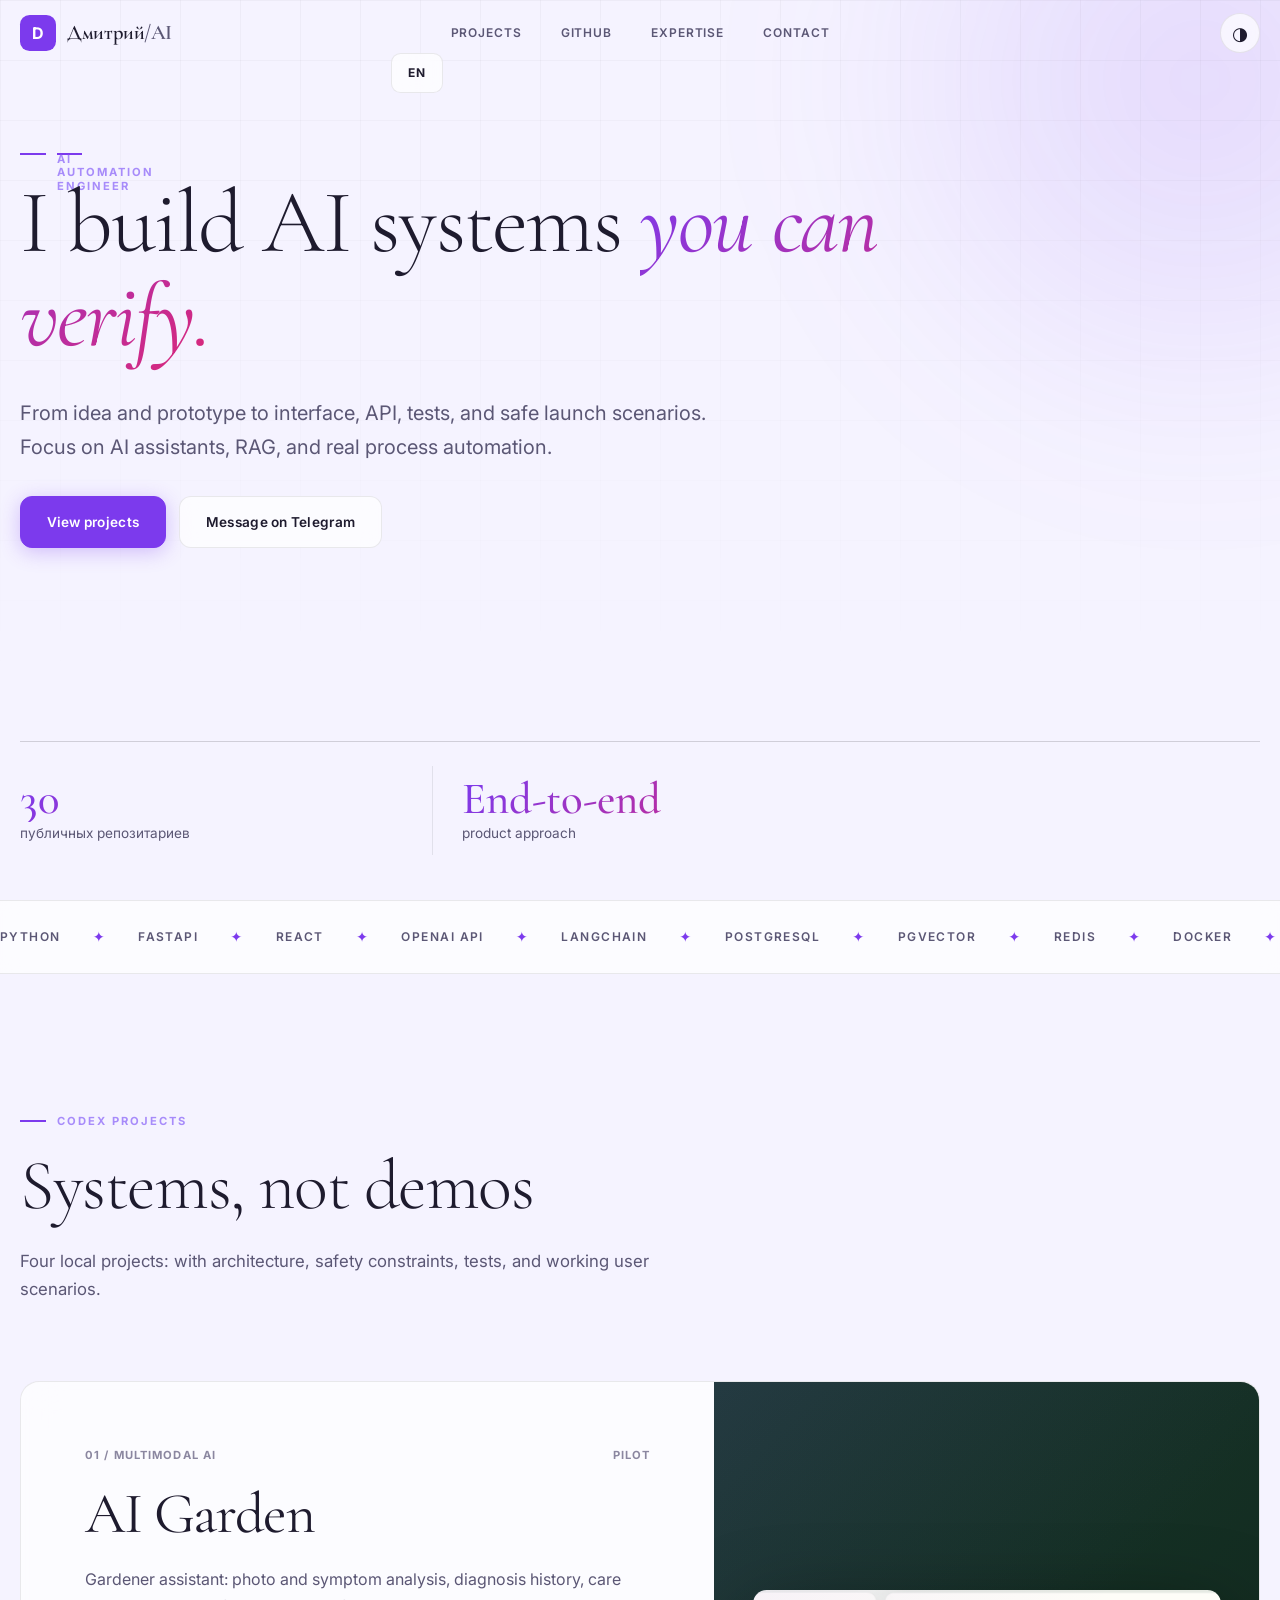
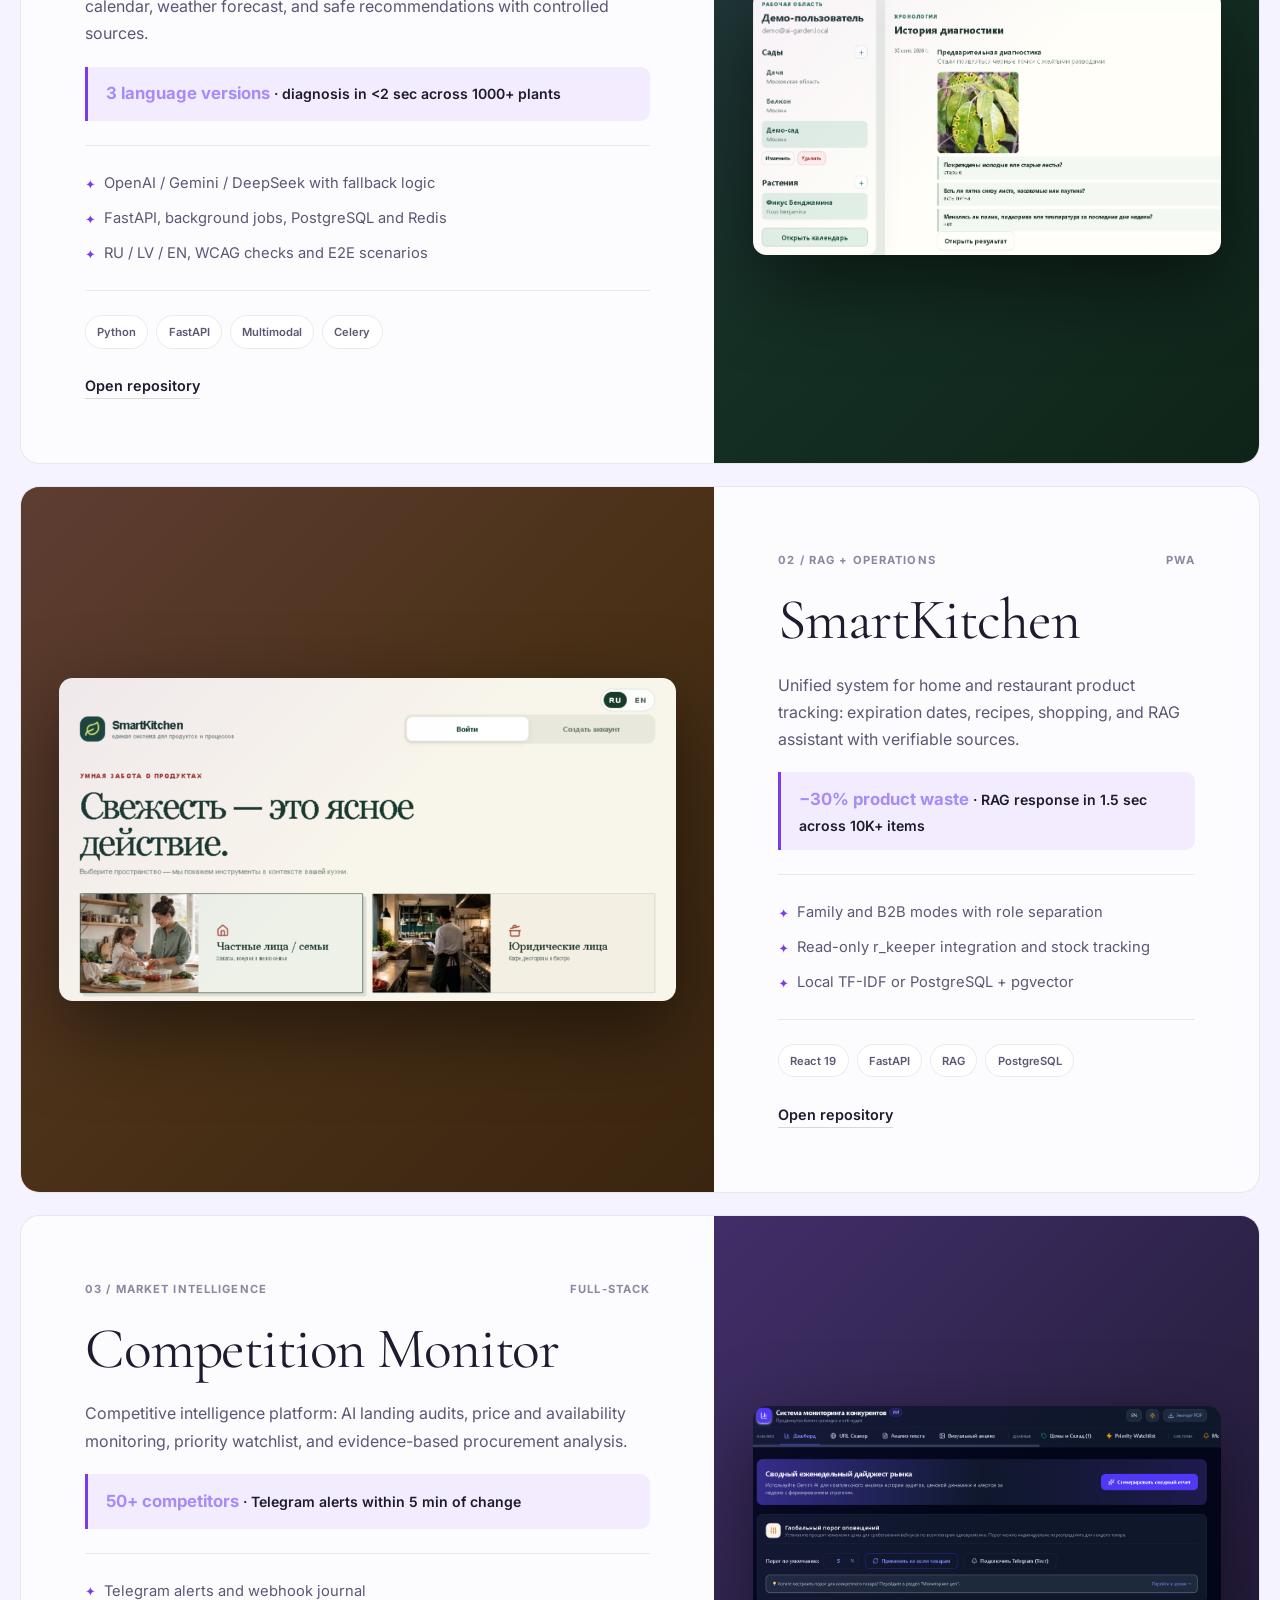
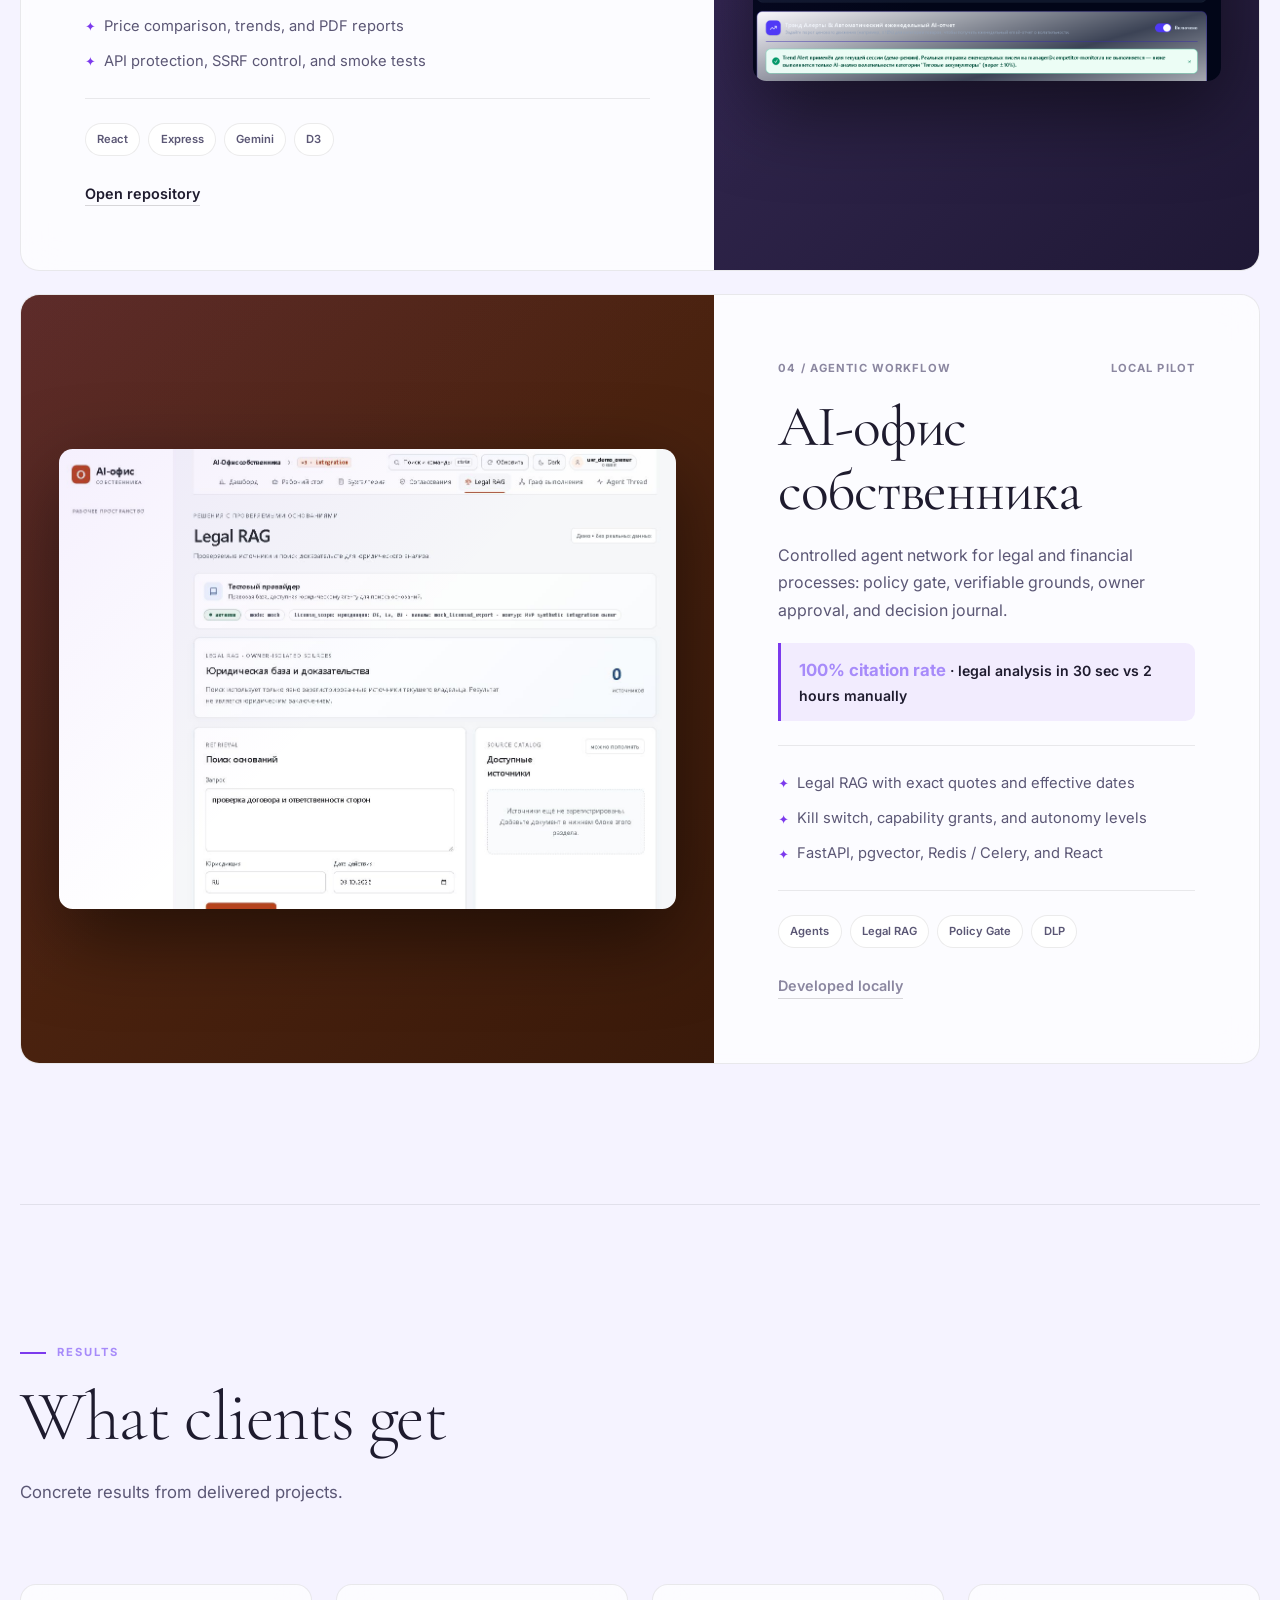
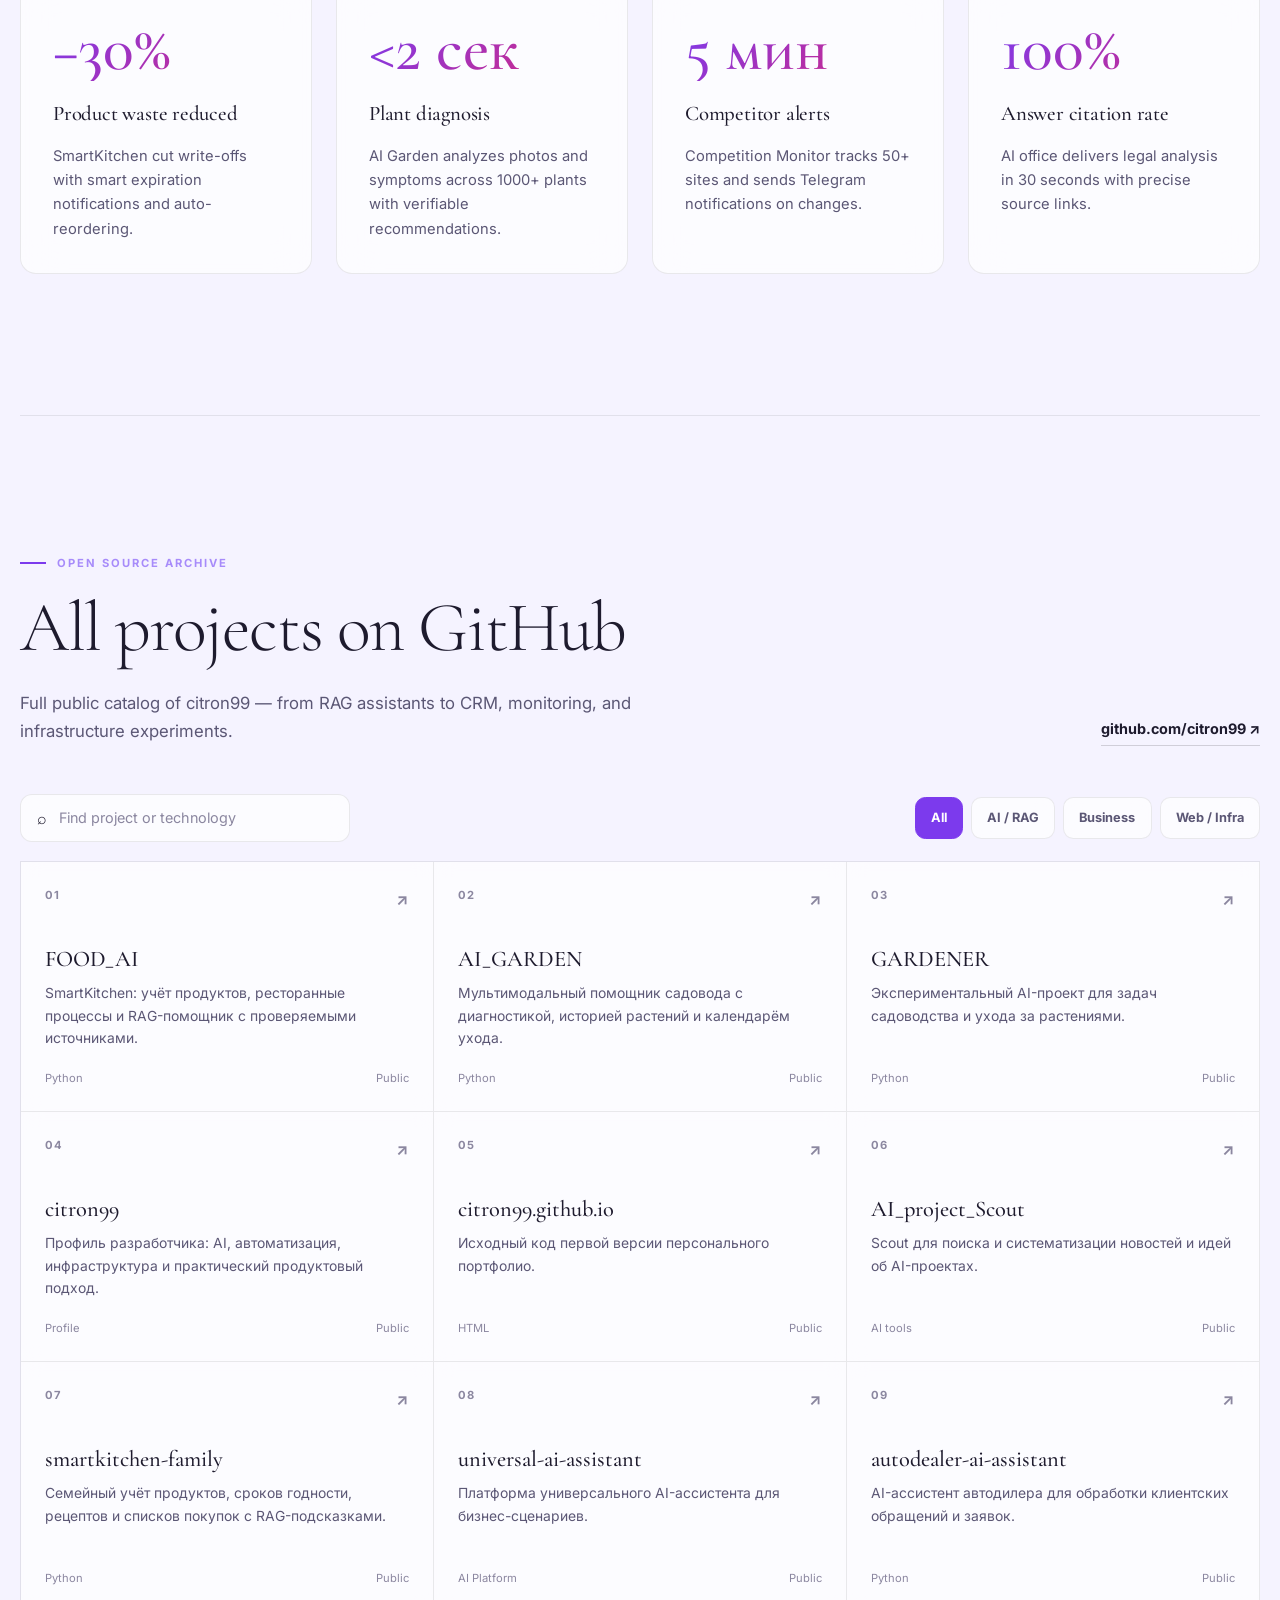
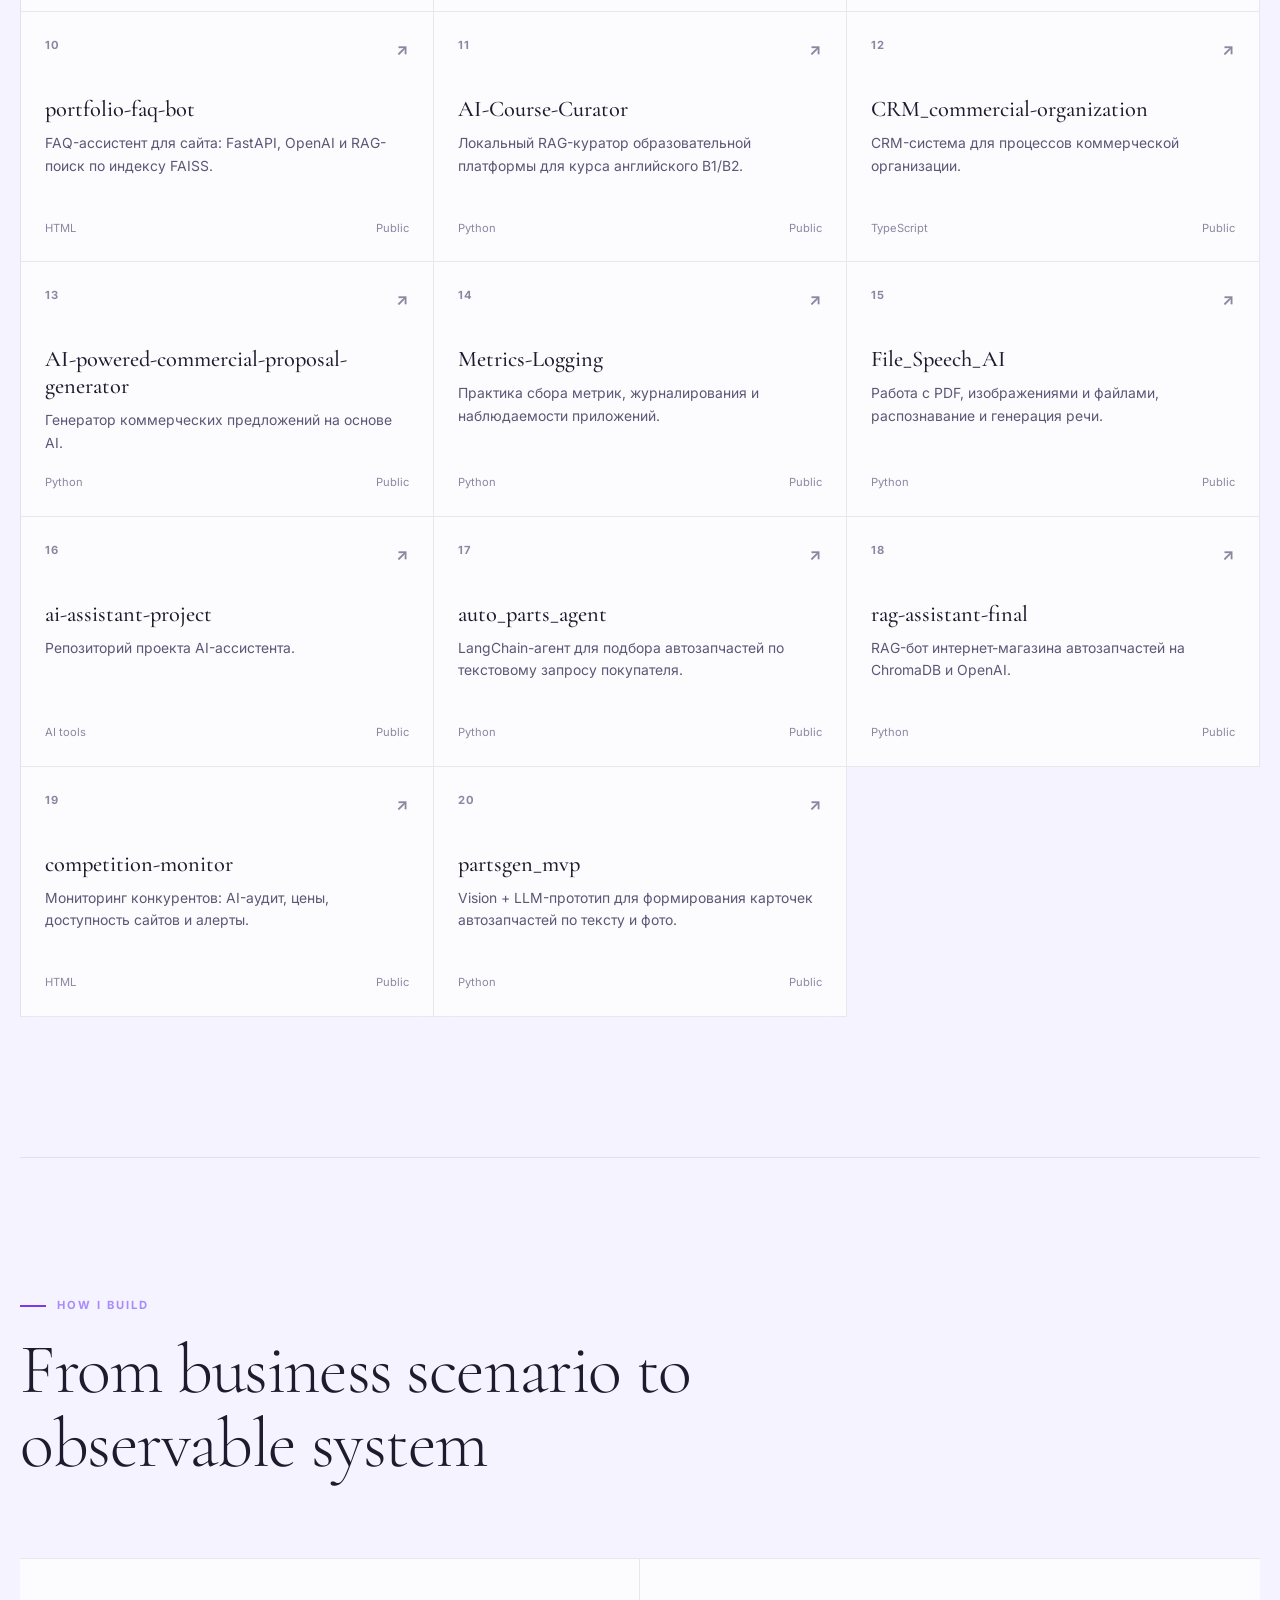
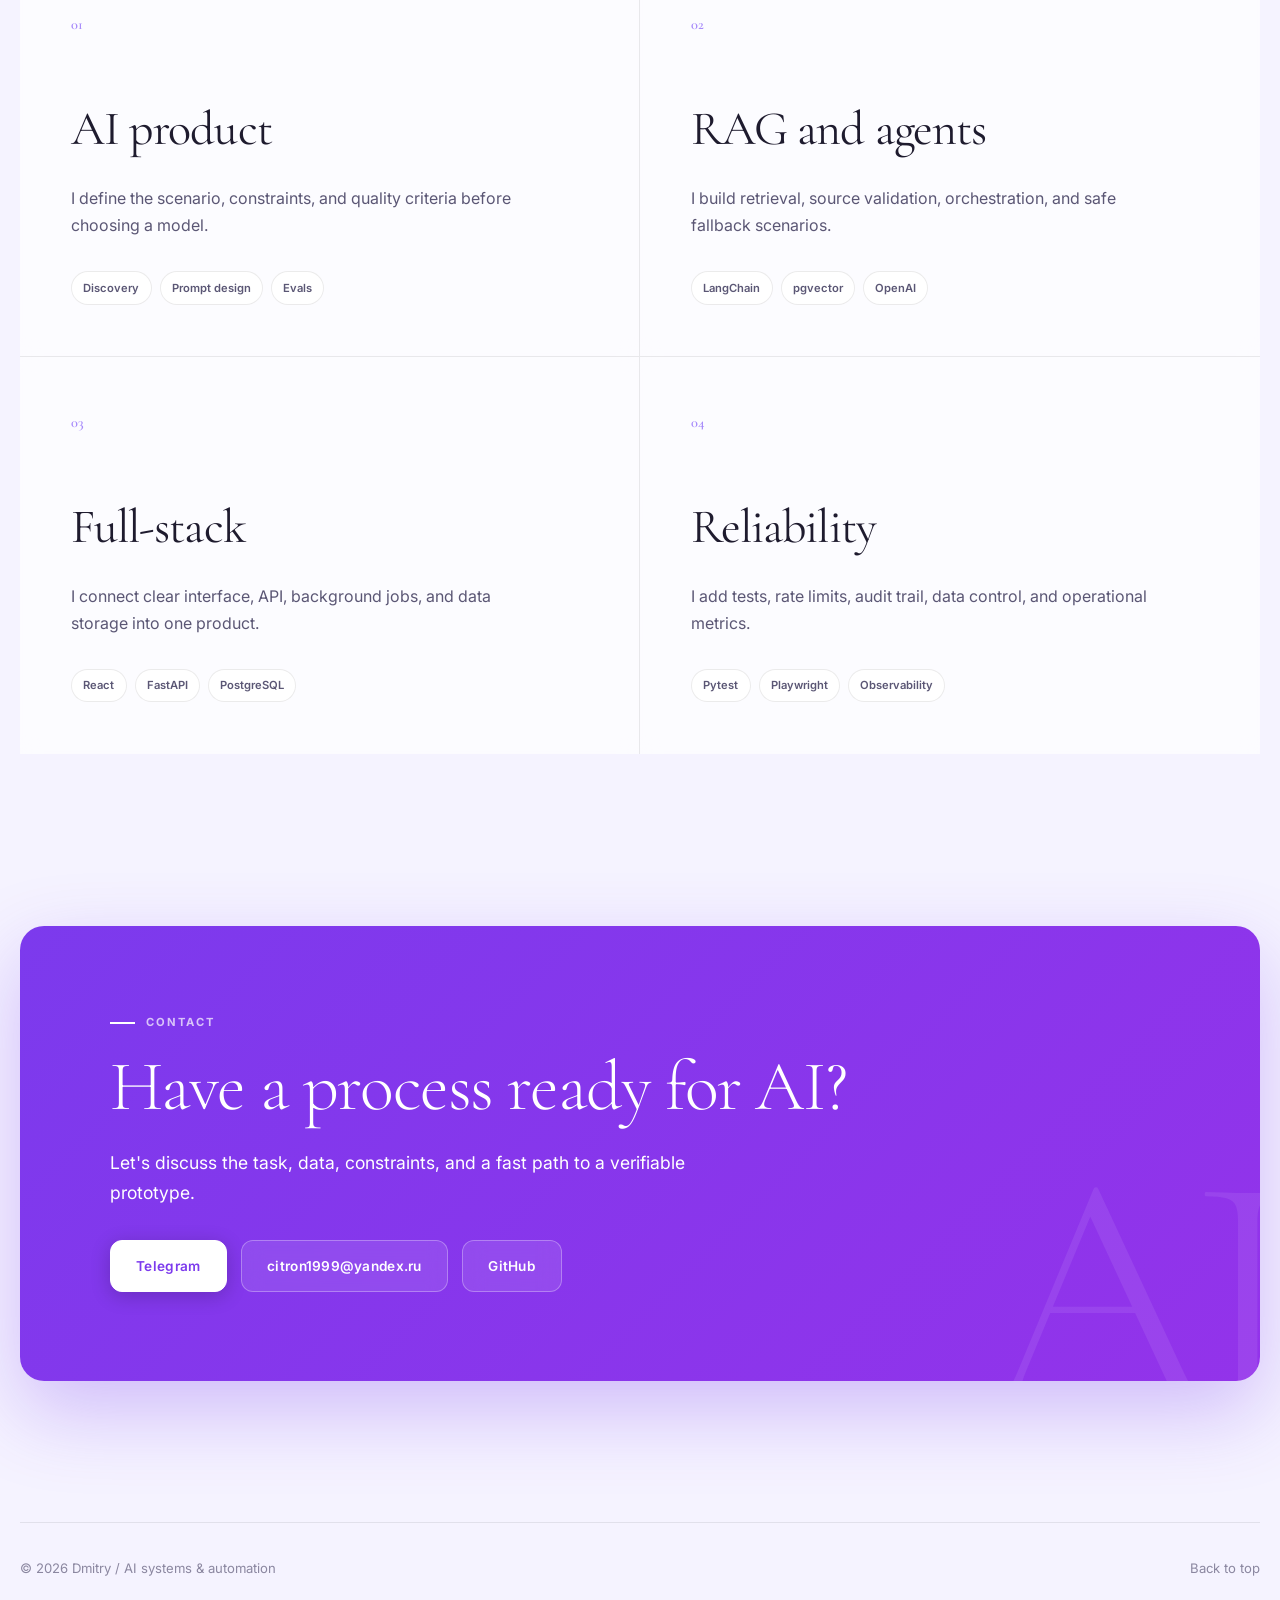
==== commit 44b75cf4: "Update Telegram contact and portfolio statistics" ====
--- a/index.html
+++ b/index.html
@@ -68,14 +68,13 @@
           <p class="hero-lead" data-i18n="hero_lead">От идеи и прототипа до интерфейса, API, тестов и сценариев безопасного запуска. В фокусе — AI‑ассистенты, RAG и автоматизация реальных процессов.</p>
           <div class="hero-actions">
             <a class="button button-primary" href="#codex" data-i18n="hero_cta_projects">Смотреть проекты</a>
-            <a class="button button-ghost" href="https://t.me/ai_prompt_dmitry" target="_blank" rel="noreferrer" data-i18n="hero_cta_telegram">Написать в Telegram</a>
+            <a class="button button-ghost" href="https://t.me/citron99" target="_blank" rel="noreferrer" data-i18n="hero_cta_telegram">Написать в Telegram</a>
           </div>
         </div>
       </div>
 
       <div class="hero-stats reveal" aria-label="Портфолио в цифрах">
-        <div><strong>04</strong><span data-i18n="stat_projects">крупных проекта Codex</span></div>
-        <div><strong>20</strong><span data-i18n="stat_repos">публичных репозиториев</span></div>
+        <div><strong>30</strong><span>публичных репозитариев</span></div>
         <div><strong>End‑to‑end</strong><span data-i18n="stat_approach">продуктовый подход</span></div>
       </div>
     </section>
@@ -288,7 +287,7 @@
         <h2 data-i18n="contact_title">Есть процесс, который пора отдать AI?</h2>
         <p data-i18n="contact_subtitle">Обсудим задачу, данные, ограничения и быстрый путь к проверяемому прототипу.</p>
         <div class="contact-actions">
-          <a class="button button-primary" href="https://t.me/ai_prompt_dmitry" target="_blank" rel="noreferrer">Telegram</a>
+          <a class="button button-primary" href="https://t.me/citron99" target="_blank" rel="noreferrer">Telegram</a>
           <a class="button button-ghost" href="mailto:citron1999@yandex.ru">citron1999@yandex.ru</a>
           <a class="button button-ghost" href="https://github.com/citron99" target="_blank" rel="noreferrer">GitHub</a>
         </div>
--- a/styles.css
+++ b/styles.css
@@ -1,4 +1,23 @@
 :root {
+  color-scheme: light;
+  --bg: #f5f3ff;
+  --surface: rgba(255, 255, 255, 0.7);
+  --surface-2: rgba(255, 255, 255, 0.9);
+  --text: #1e1b2e;
+  --muted: #5b5775;
+  --faint: #8b87a0;
+  --line: rgba(0, 0, 0, 0.08);
+  --line-strong: rgba(0, 0, 0, 0.15);
+  --accent: #7c3aed;
+  --accent-light: #a78bfa;
+  --accent-ink: #ffffff;
+  --header: rgba(245, 243, 255, 0.88);
+  --shadow: 0 30px 80px rgba(124, 58, 237, 0.08);
+  --max: 1240px;
+  --gradient-text: linear-gradient(135deg, #7c3aed 0%, #db2777 100%);
+}
+
+html[data-theme="dark"] {
   color-scheme: dark;
   --bg: #0c081a;
   --surface: rgba(255, 255, 255, 0.03);
@@ -8,28 +27,9 @@
   --faint: #6b6980;
   --line: rgba(255, 255, 255, 0.06);
   --line-strong: rgba(255, 255, 255, 0.12);
-  --accent: #7c3aed;
-  --accent-light: #a78bfa;
-  --accent-ink: #ffffff;
   --header: rgba(12, 8, 26, 0.85);
   --shadow: 0 30px 90px rgba(0, 0, 0, 0.5);
-  --max: 1240px;
   --gradient-text: linear-gradient(135deg, #a78bfa 0%, #fb7185 100%);
-}
-
-html[data-theme="light"] {
-  color-scheme: light;
-  --bg: #f5f3ff;
-  --surface: rgba(255, 255, 255, 0.7);
-  --surface-2: rgba(255, 255, 255, 0.9);
-  --text: #1e1b2e;
-  --muted: #5b5775;
-  --faint: #8b87a0;
-  --line: rgba(0, 0, 0, 0.08);
-  --line-strong: rgba(0, 0, 0, 0.15);
-  --header: rgba(245, 243, 255, 0.88);
-  --shadow: 0 30px 80px rgba(124, 58, 237, 0.08);
-  --gradient-text: linear-gradient(135deg, #7c3aed 0%, #db2777 100%);
 }
 
 * { box-sizing: border-box; }
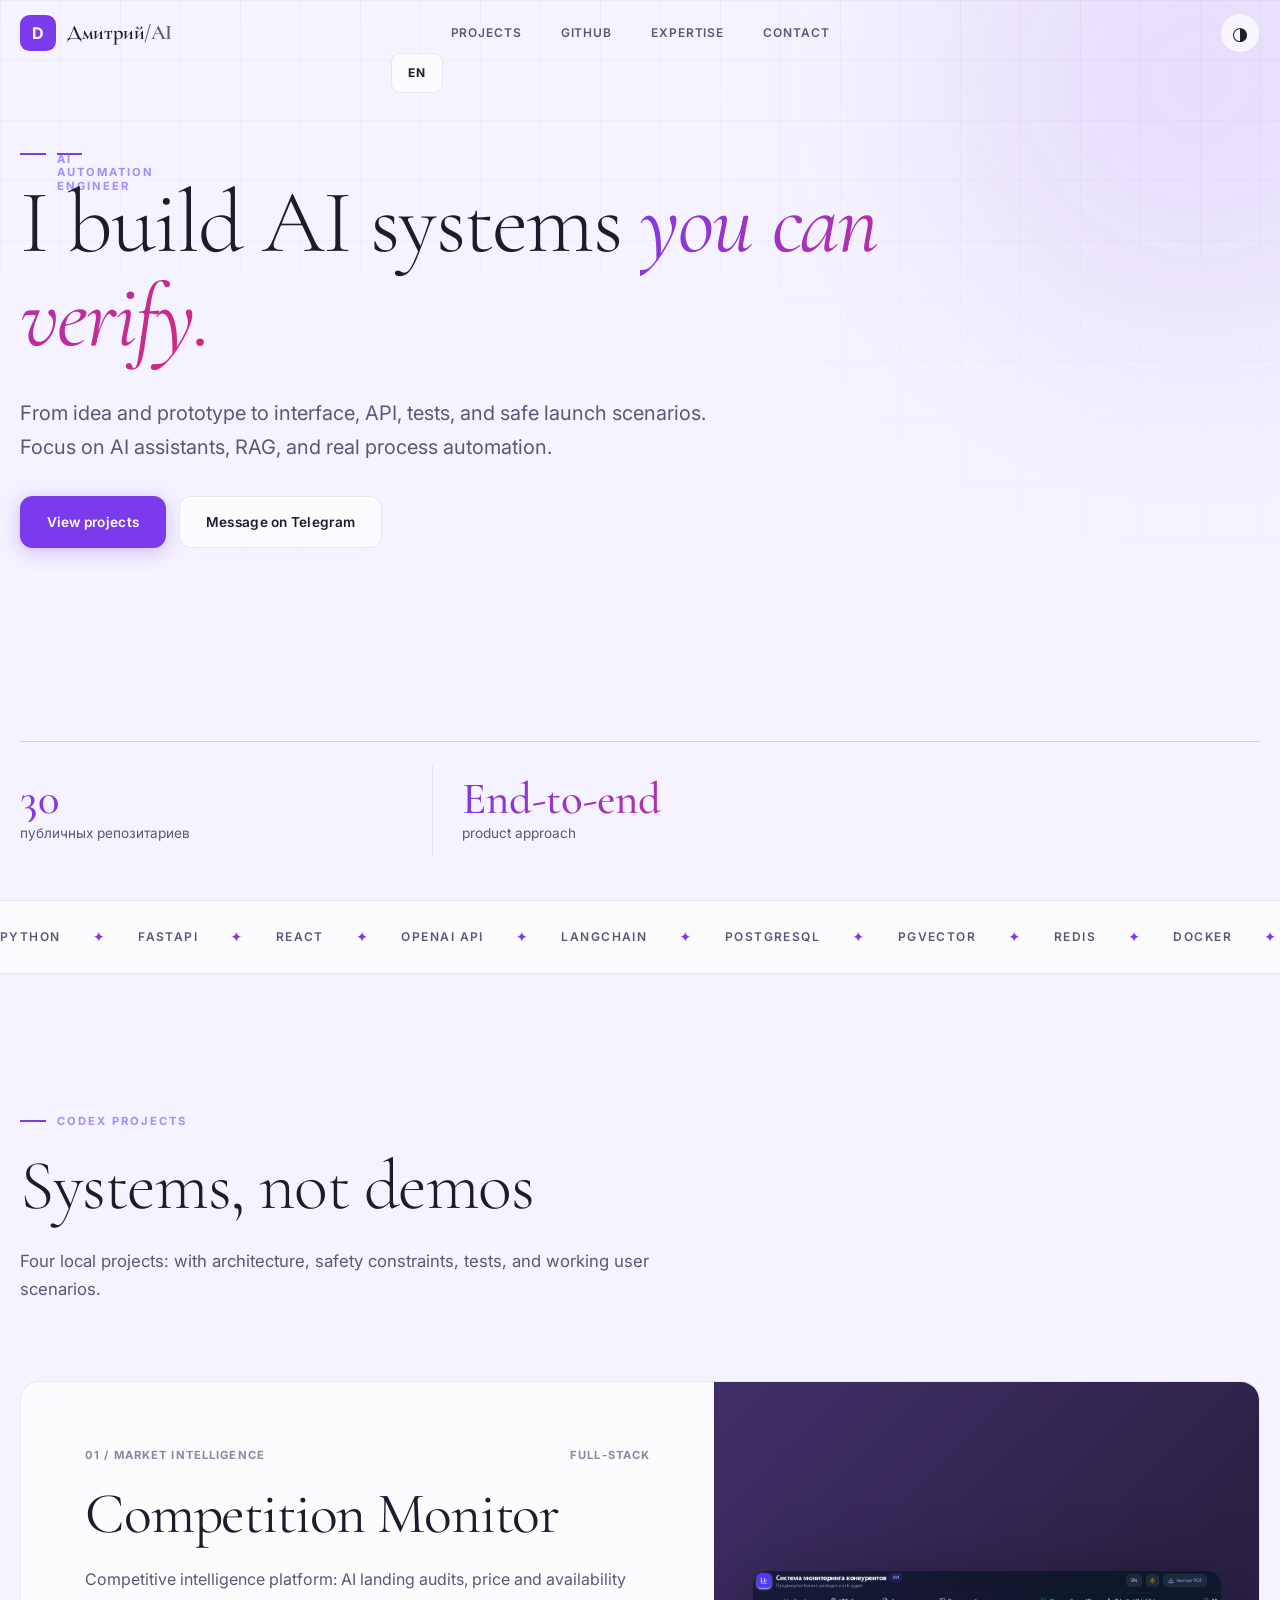
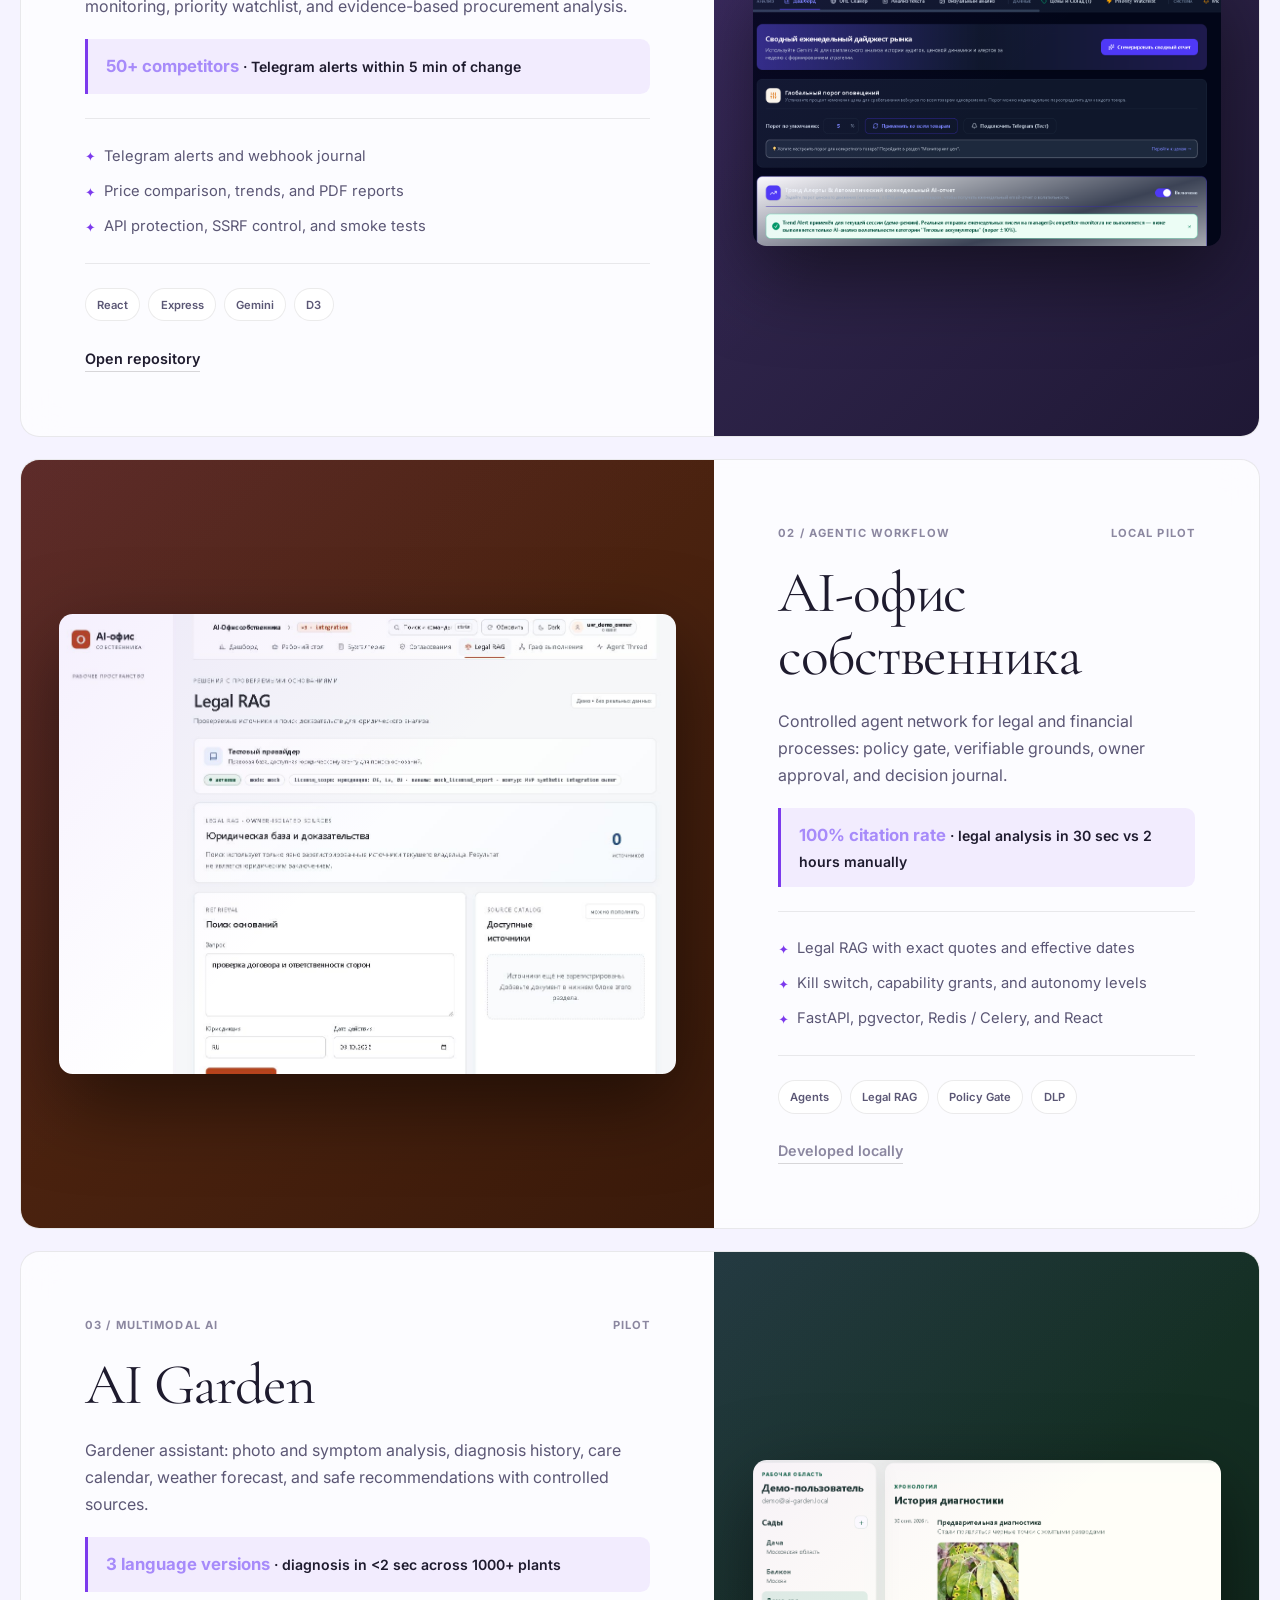
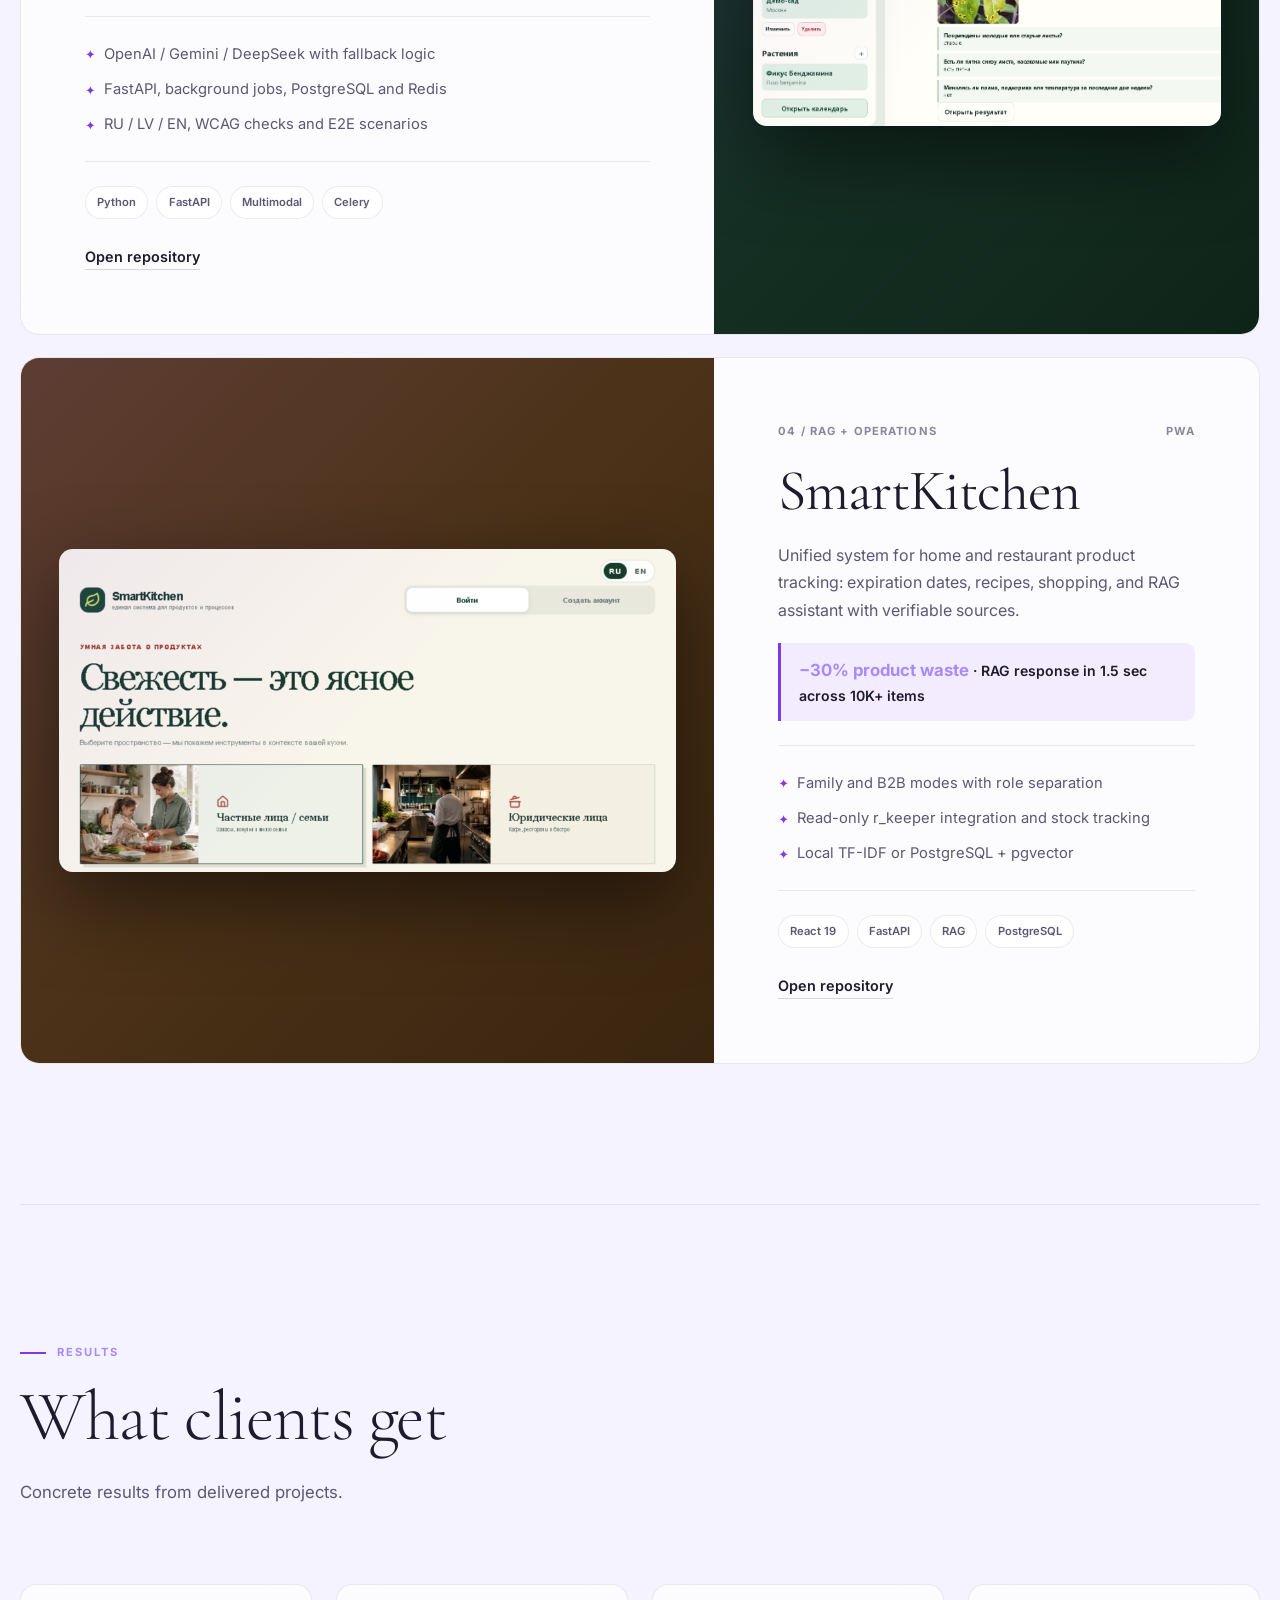
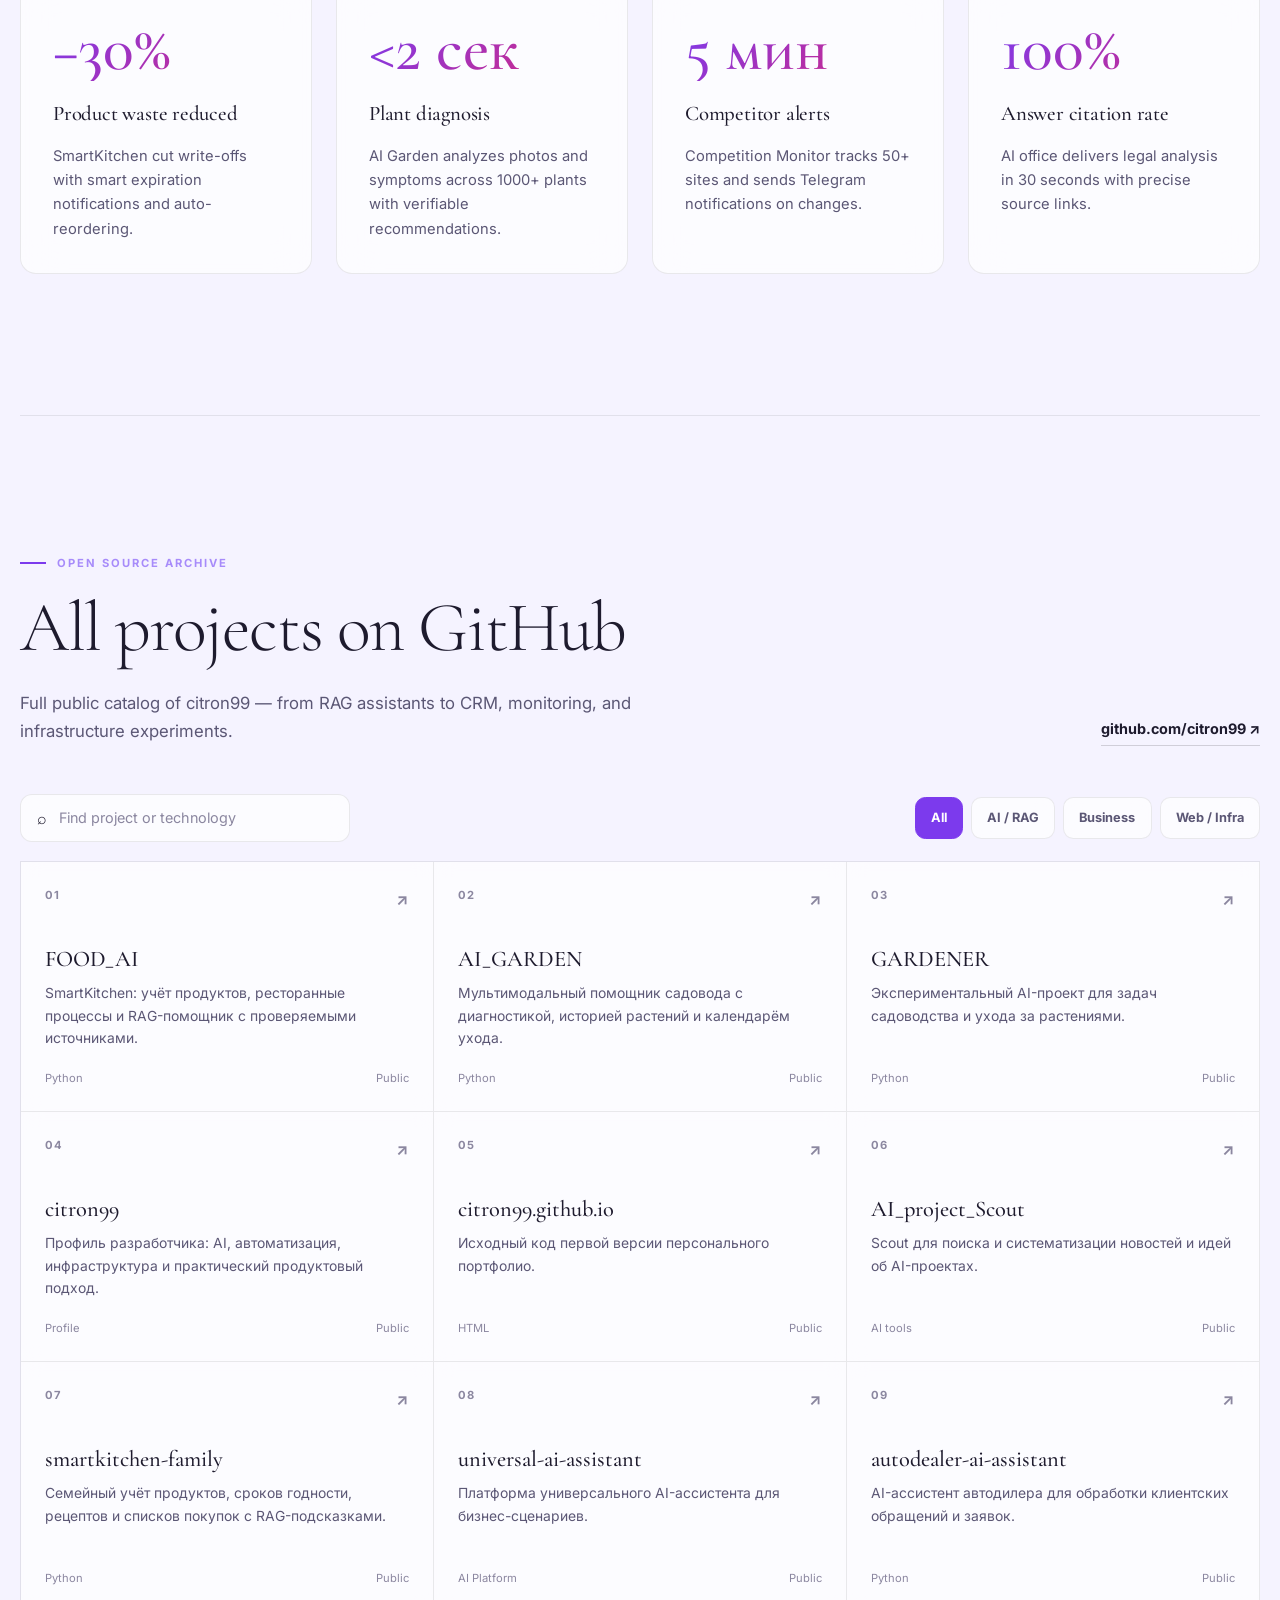
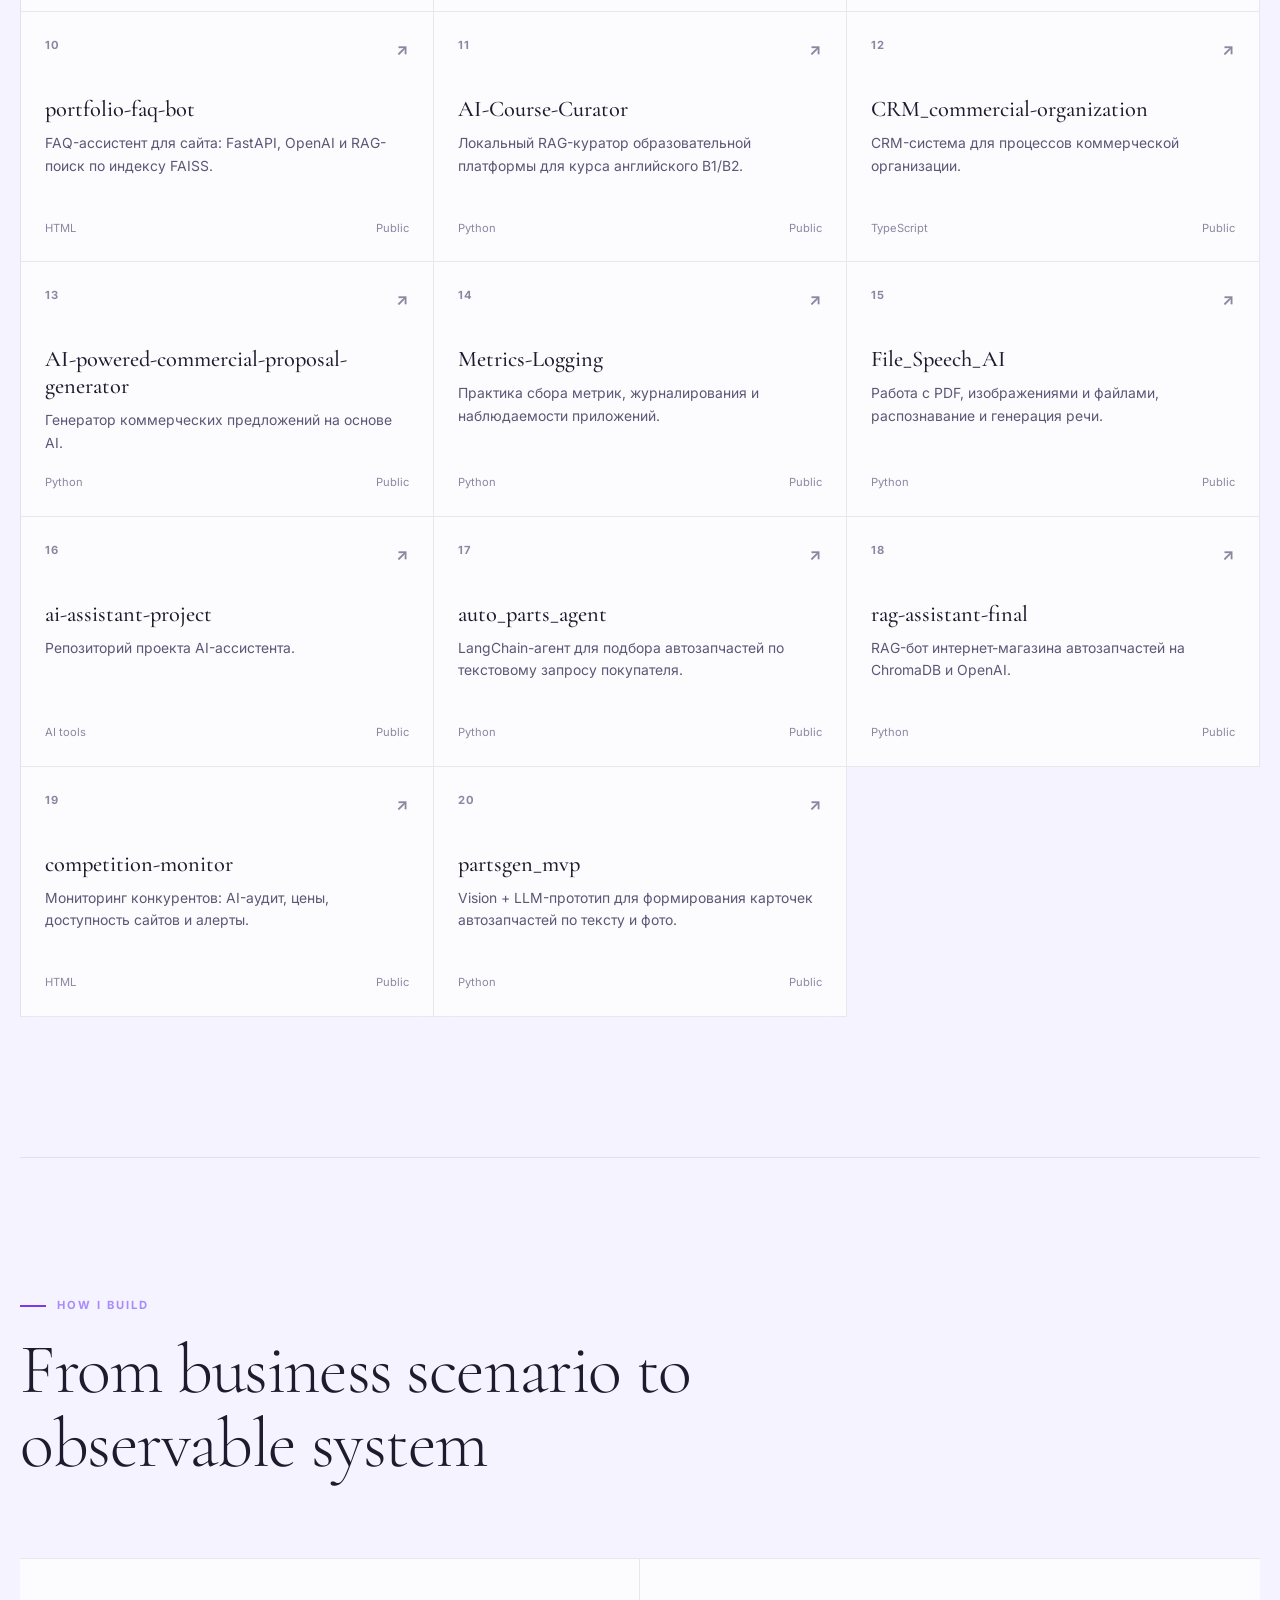
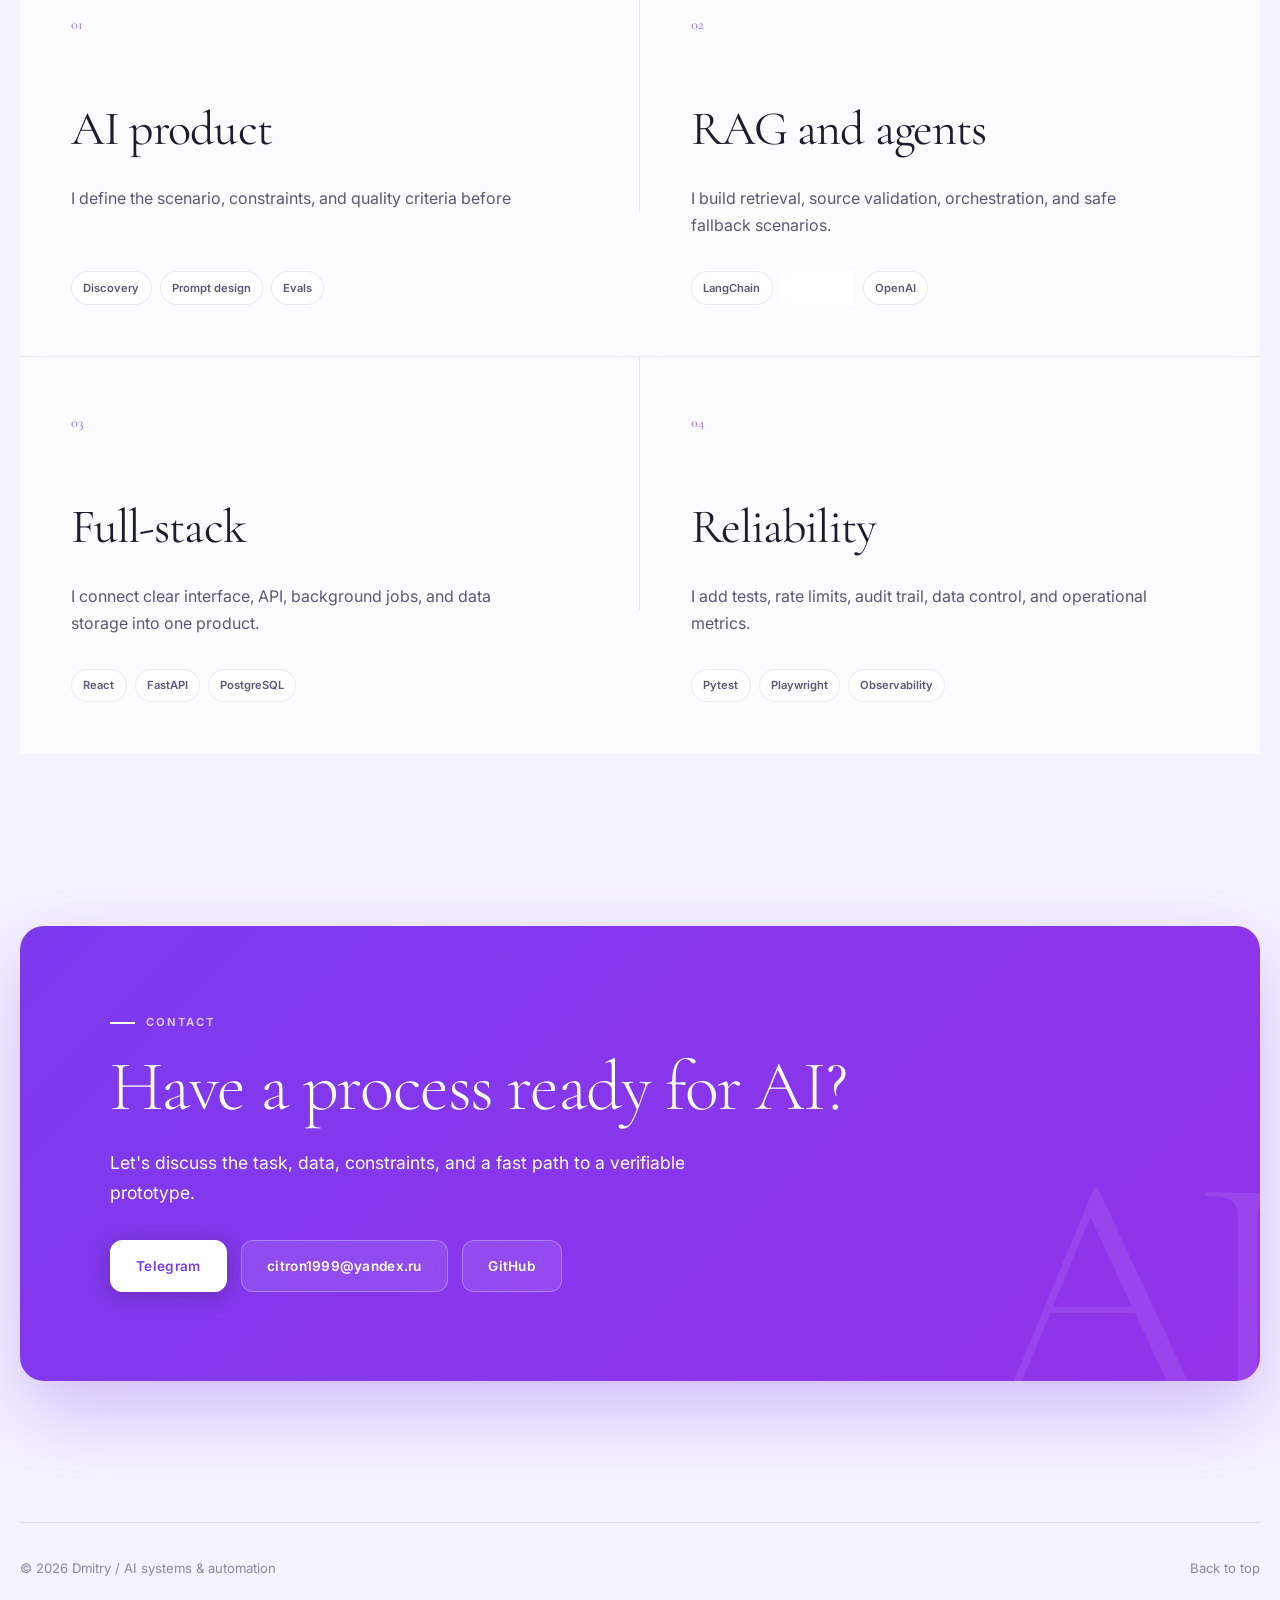
==== commit dc34751e: "Reorder portfolio projects to prioritize business automation" ====
--- a/index.html
+++ b/index.html
@@ -111,12 +111,50 @@
         <p data-i18n="projects_subtitle">Четыре локальных проекта: с архитектурой, защитными ограничениями, тестами и рабочими пользовательскими сценариями.</p>
       </div>
 
+      <article class="case-card case-violet reveal">
+        <div class="case-visual">
+          <img src="assets/competition-monitor.png" alt="Дашборд системы мониторинга конкурентов с графиками и алертами" width="1264" height="743" loading="lazy">
+        </div>
+        <div class="case-copy">
+          <div class="case-meta"><span>01 / Market Intelligence</span><span>Full‑stack</span></div>
+          <h3>Competition Monitor</h3>
+          <p data-i18n="case3_desc">Платформа конкурентной разведки: AI‑аудит лендингов, мониторинг цен и доступности, приоритетный вотчлист и доказательный анализ закупок.</p>
+          <div class="case-metric"><strong data-i18n="case3_metric_strong">50+ конкурентов</strong> · <span data-i18n="case3_metric">алерты в Telegram за 5 мин после изменения</span></div>
+          <ul class="case-points">
+            <li data-i18n="case3_point1">Алерты в Telegram и webhook‑журнал</li>
+            <li data-i18n="case3_point2">Сравнение цен, тренды и PDF‑отчёты</li>
+            <li data-i18n="case3_point3">Защита API, SSRF‑контроль и smoke‑тесты</li>
+          </ul>
+          <div class="tag-row"><span>React</span><span>Express</span><span>Gemini</span><span>D3</span></div>
+          <a class="text-link" href="https://github.com/citron99/competition-monitor" target="_blank" rel="noreferrer" data-i18n="case_repo_link">Открыть репозиторий <span aria-hidden="true">↗</span></a>
+        </div>
+      </article>
+
+      <article class="case-card case-orange reveal">
+        <div class="case-visual">
+          <img src="assets/ai-office.jpg" alt="Интерфейс Legal RAG в AI-офисе собственника" width="1265" height="1701" loading="lazy">
+        </div>
+        <div class="case-copy">
+          <div class="case-meta"><span>02 / Agentic workflow</span><span data-i18n="case4_status">Локальный пилот</span></div>
+          <h3>AI‑офис собственника</h3>
+          <p data-i18n="case4_desc">Контролируемая сеть агентов для юридических и финансовых процессов: policy gate, проверяемые основания, согласование владельцем и журнал решений.</p>
+          <div class="case-metric"><strong data-i18n="case4_metric_strong">100% цитируемость</strong> · <span data-i18n="case4_metric">юридический анализ за 30 сек vs 2 часа вручную</span></div>
+          <ul class="case-points">
+            <li data-i18n="case4_point1">Legal RAG с точными цитатами и датой действия</li>
+            <li data-i18n="case4_point2">Kill switch, capability grants и уровни автономности</li>
+            <li data-i18n="case4_point3">FastAPI, pgvector, Redis / Celery и React</li>
+          </ul>
+          <div class="tag-row"><span>Agents</span><span>Legal RAG</span><span>Policy Gate</span><span>DLP</span></div>
+          <span class="text-link text-link-muted" data-i18n="case4_status_link">Разрабатывается локально</span>
+        </div>
+      </article>
+
       <article class="case-card case-green reveal">
         <div class="case-visual">
           <img src="assets/ai-garden.png" alt="Интерфейс AI Garden с садом, растением и формой диагностики" width="1099" height="623" loading="lazy">
         </div>
         <div class="case-copy">
-          <div class="case-meta"><span>01 / Multimodal AI</span><span data-i18n="case1_status">Пилот</span></div>
+          <div class="case-meta"><span>03 / Multimodal AI</span><span data-i18n="case1_status">Пилот</span></div>
           <h3>AI Garden</h3>
           <p data-i18n="case1_desc">Помощник садовода: анализ фотографий и симптомов, история диагностики, календарь ухода, прогноз погоды и безопасные рекомендации с контролируемыми источниками.</p>
           <div class="case-metric"><strong data-i18n="case1_metric_strong">3 языковые версии</strong> · <span data-i18n="case1_metric">диагностика за &lt;2 сек по 1000+ растений</span></div>
@@ -135,7 +173,7 @@
           <img src="assets/smart-kitchen.png" alt="Семья готовит на светлой кухне — визуальный образ проекта SmartKitchen" width="959" height="502" loading="lazy">
         </div>
         <div class="case-copy">
-          <div class="case-meta"><span>02 / RAG + Operations</span><span>PWA</span></div>
+          <div class="case-meta"><span>04 / RAG + Operations</span><span>PWA</span></div>
           <h3>SmartKitchen</h3>
           <p data-i18n="case2_desc">Единая система для домашнего и ресторанного учёта продуктов: сроки годности, рецепты, покупки и RAG‑помощник с проверяемыми источниками.</p>
           <div class="case-metric"><strong data-i18n="case2_metric_strong">−30% потерь продуктов</strong> · <span data-i18n="case2_metric">RAG-ответ за 1.5 сек по 10K+ позиций</span></div>
@@ -146,44 +184,6 @@
           </ul>
           <div class="tag-row"><span>React 19</span><span>FastAPI</span><span>RAG</span><span>PostgreSQL</span></div>
           <a class="text-link" href="https://github.com/citron99/FOOD_AI" target="_blank" rel="noreferrer" data-i18n="case_repo_link">Открыть репозиторий <span aria-hidden="true">↗</span></a>
-        </div>
-      </article>
-
-      <article class="case-card case-violet reveal">
-        <div class="case-visual">
-          <img src="assets/competition-monitor.png" alt="Дашборд системы мониторинга конкурентов с графиками и алертами" width="1264" height="743" loading="lazy">
-        </div>
-        <div class="case-copy">
-          <div class="case-meta"><span>03 / Market Intelligence</span><span>Full‑stack</span></div>
-          <h3>Competition Monitor</h3>
-          <p data-i18n="case3_desc">Платформа конкурентной разведки: AI‑аудит лендингов, мониторинг цен и доступности, приоритетный вотчлист и доказательный анализ закупок.</p>
-          <div class="case-metric"><strong data-i18n="case3_metric_strong">50+ конкурентов</strong> · <span data-i18n="case3_metric">алерты в Telegram за 5 мин после изменения</span></div>
-          <ul class="case-points">
-            <li data-i18n="case3_point1">Алерты в Telegram и webhook‑журнал</li>
-            <li data-i18n="case3_point2">Сравнение цен, тренды и PDF‑отчёты</li>
-            <li data-i18n="case3_point3">Защита API, SSRF‑контроль и smoke‑тесты</li>
-          </ul>
-          <div class="tag-row"><span>React</span><span>Express</span><span>Gemini</span><span>D3</span></div>
-          <a class="text-link" href="https://github.com/citron99/competition-monitor" target="_blank" rel="noreferrer" data-i18n="case_repo_link">Открыть репозиторий <span aria-hidden="true">↗</span></a>
-        </div>
-      </article>
-
-      <article class="case-card case-orange reveal">
-        <div class="case-visual">
-          <img src="assets/ai-office.jpg" alt="Интерфейс Legal RAG в AI-офисе собственника" width="1265" height="1701" loading="lazy">
-        </div>
-        <div class="case-copy">
-          <div class="case-meta"><span>04 / Agentic workflow</span><span data-i18n="case4_status">Локальный пилот</span></div>
-          <h3>AI‑офис собственника</h3>
-          <p data-i18n="case4_desc">Контролируемая сеть агентов для юридических и финансовых процессов: policy gate, проверяемые основания, согласование владельцем и журнал решений.</p>
-          <div class="case-metric"><strong data-i18n="case4_metric_strong">100% цитируемость</strong> · <span data-i18n="case4_metric">юридический анализ за 30 сек vs 2 часа вручную</span></div>
-          <ul class="case-points">
-            <li data-i18n="case4_point1">Legal RAG с точными цитатами и датой действия</li>
-            <li data-i18n="case4_point2">Kill switch, capability grants и уровни автономности</li>
-            <li data-i18n="case4_point3">FastAPI, pgvector, Redis / Celery и React</li>
-          </ul>
-          <div class="tag-row"><span>Agents</span><span>Legal RAG</span><span>Policy Gate</span><span>DLP</span></div>
-          <span class="text-link text-link-muted" data-i18n="case4_status_link">Разрабатывается локально</span>
         </div>
       </article>
     </section>
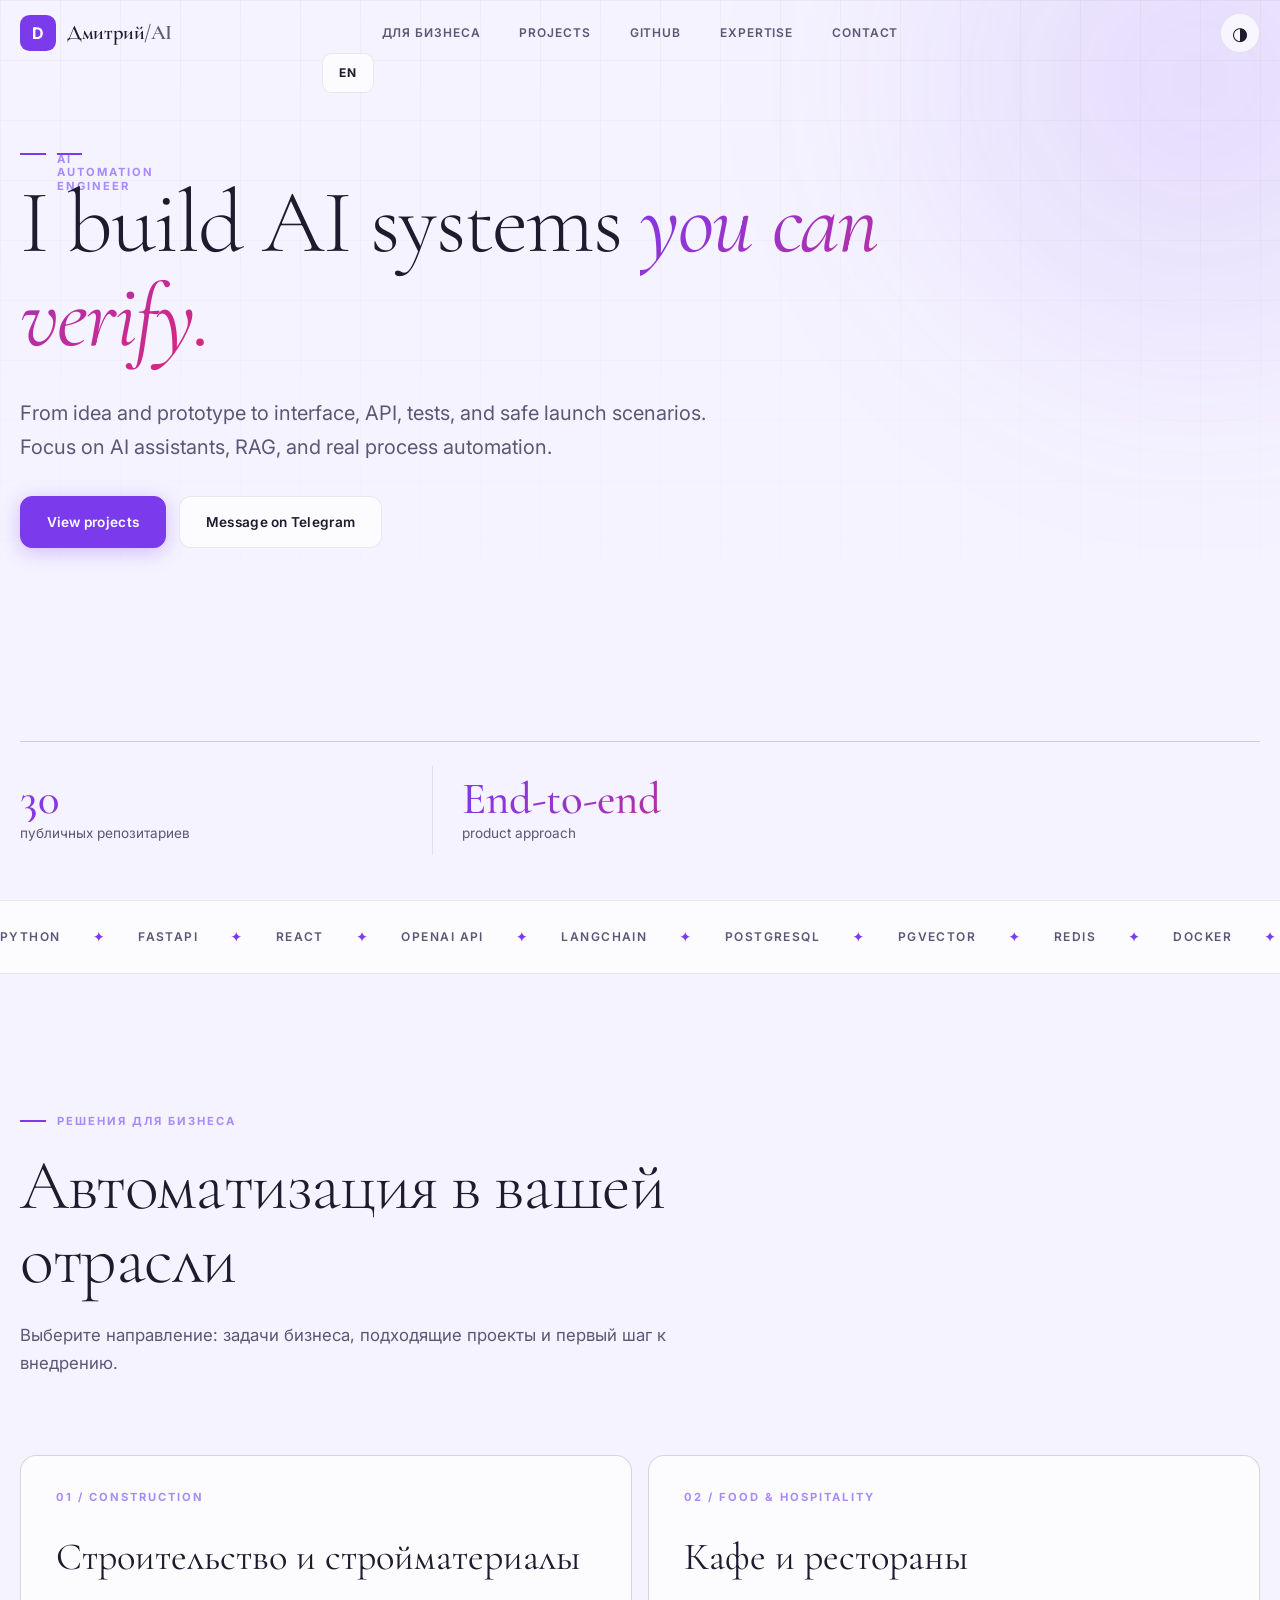
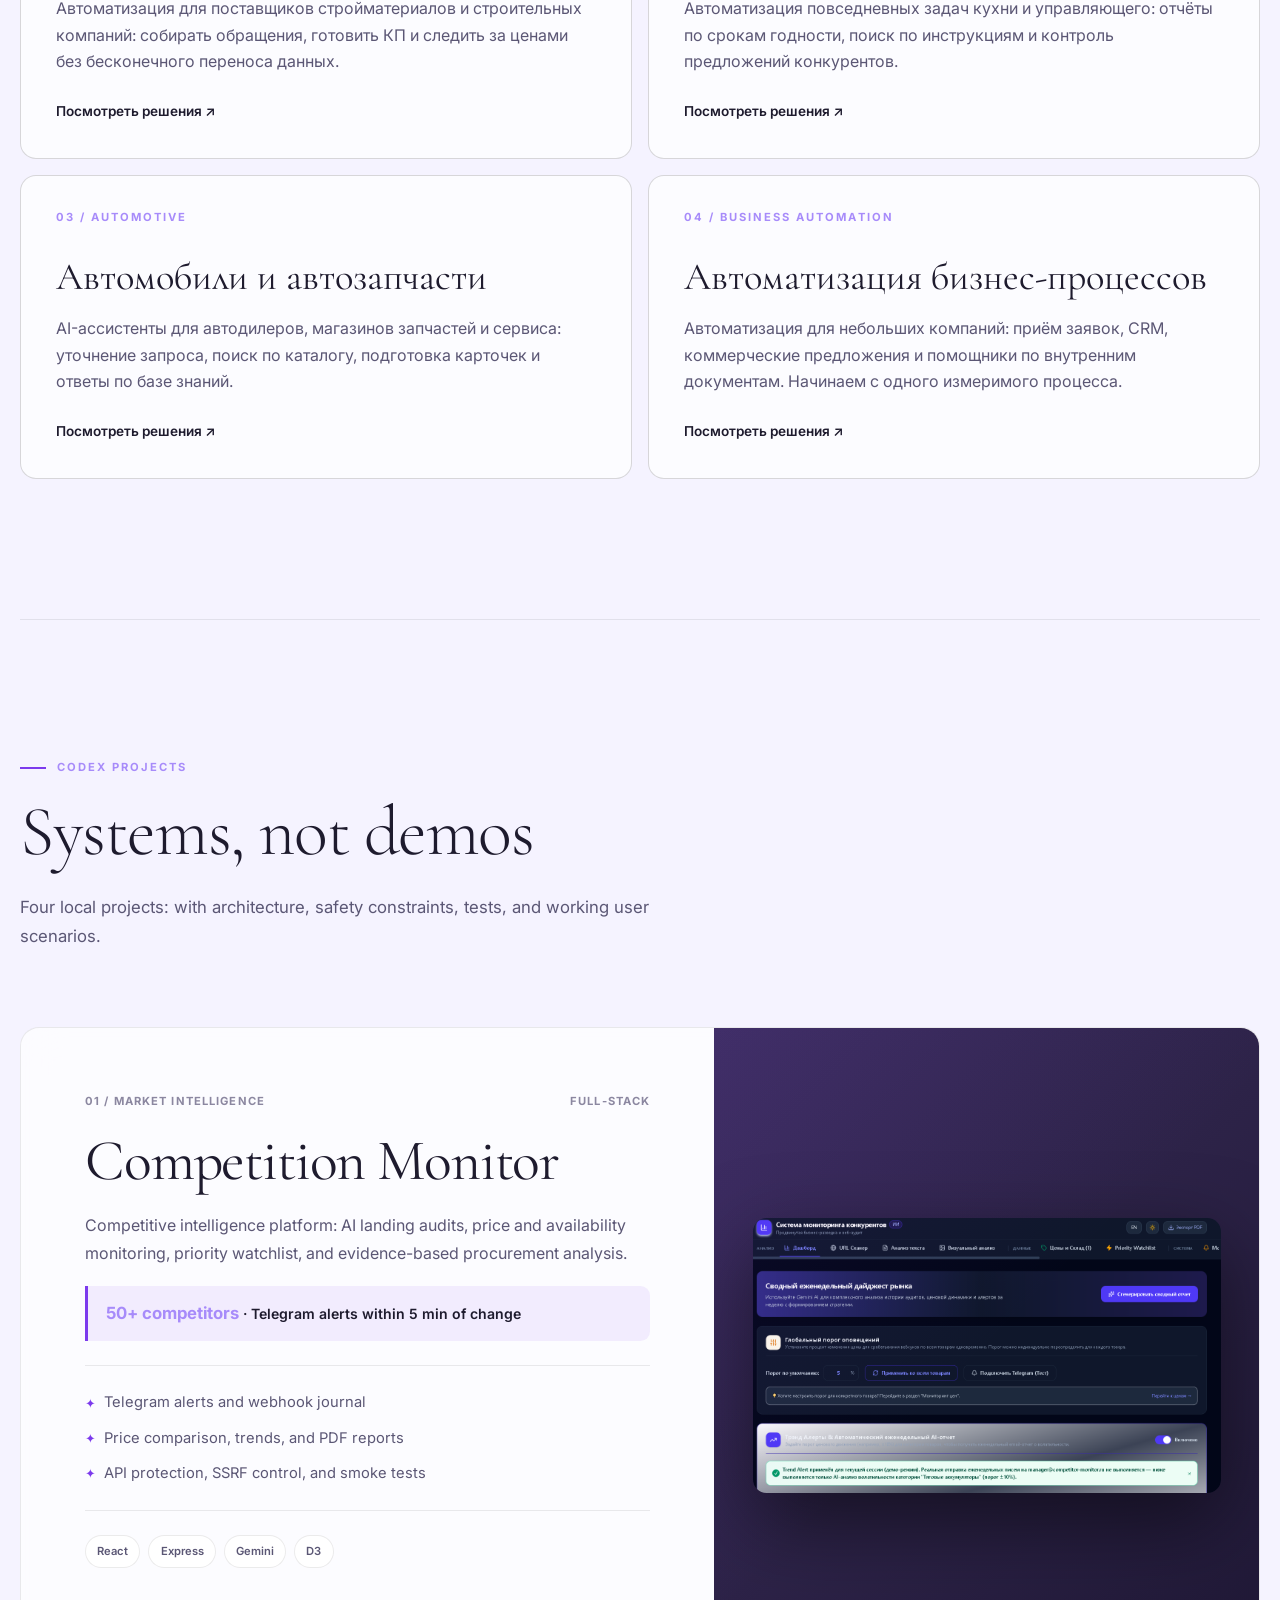
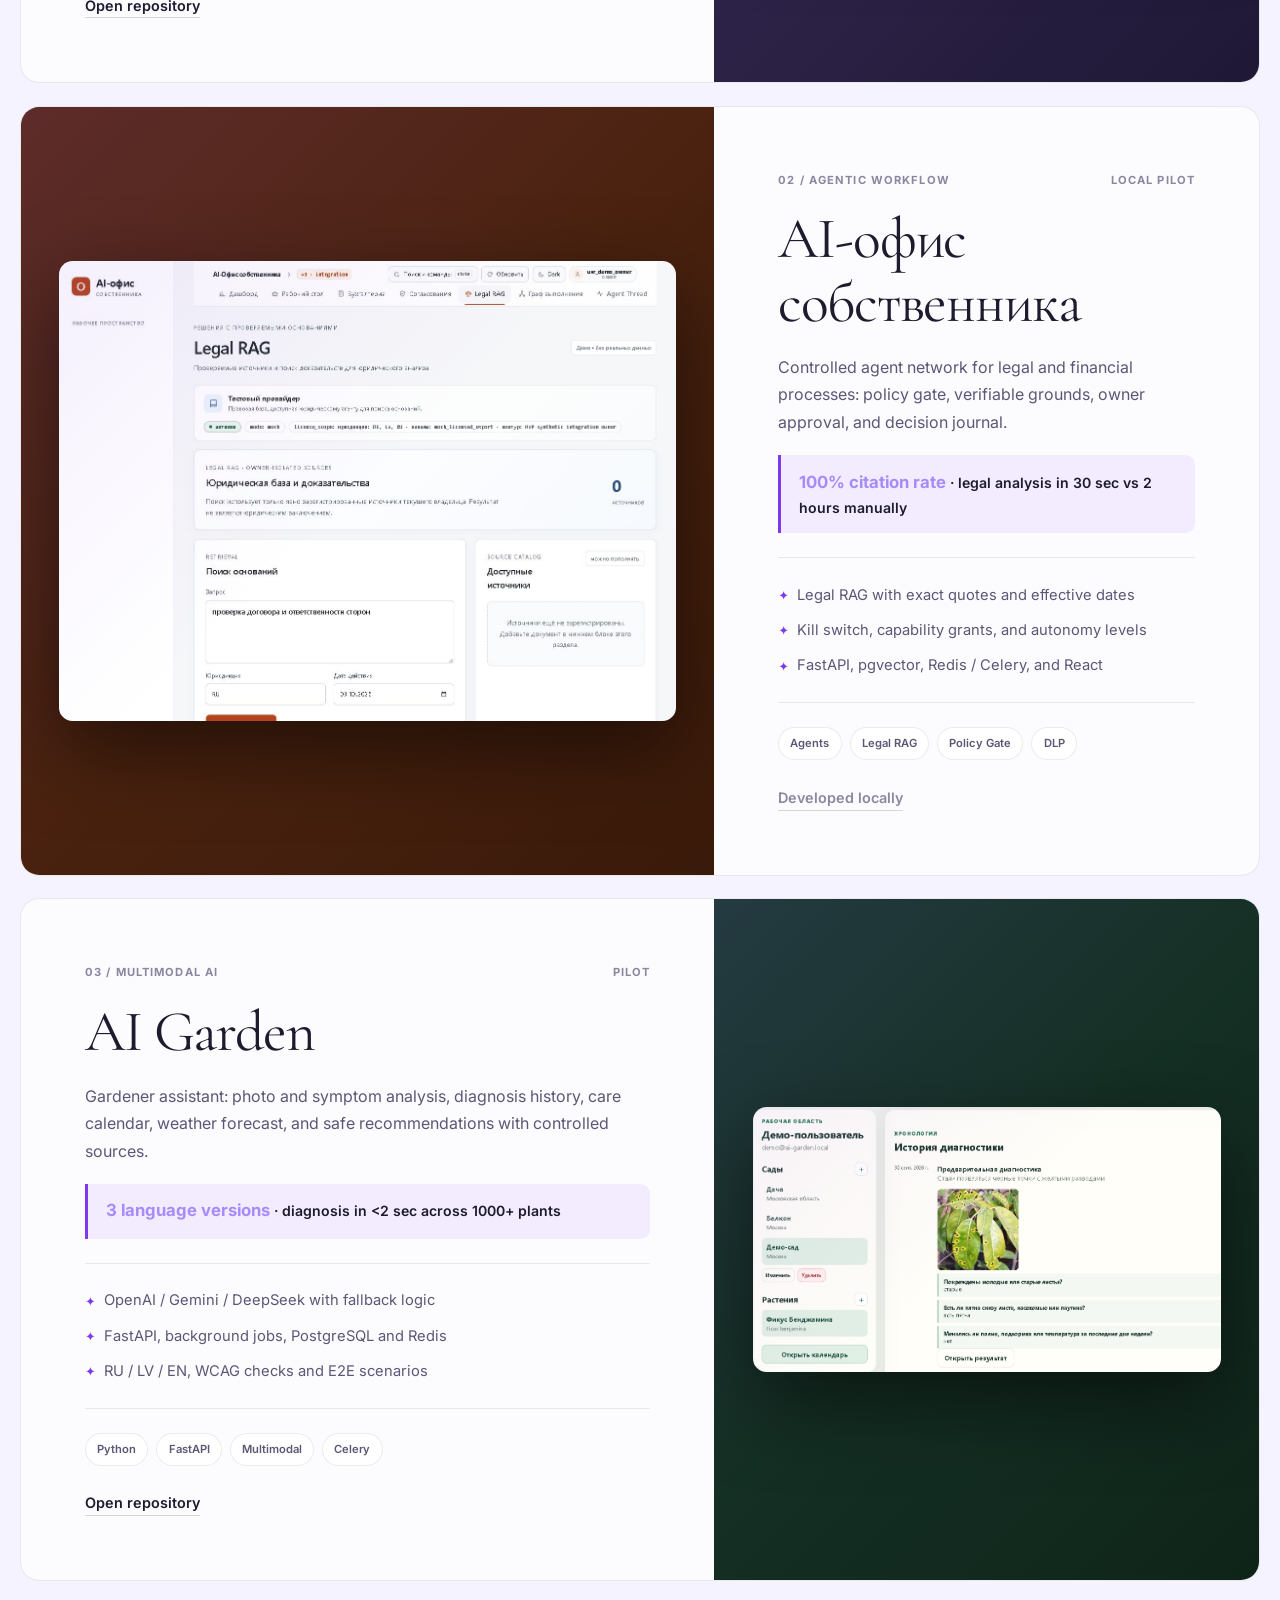
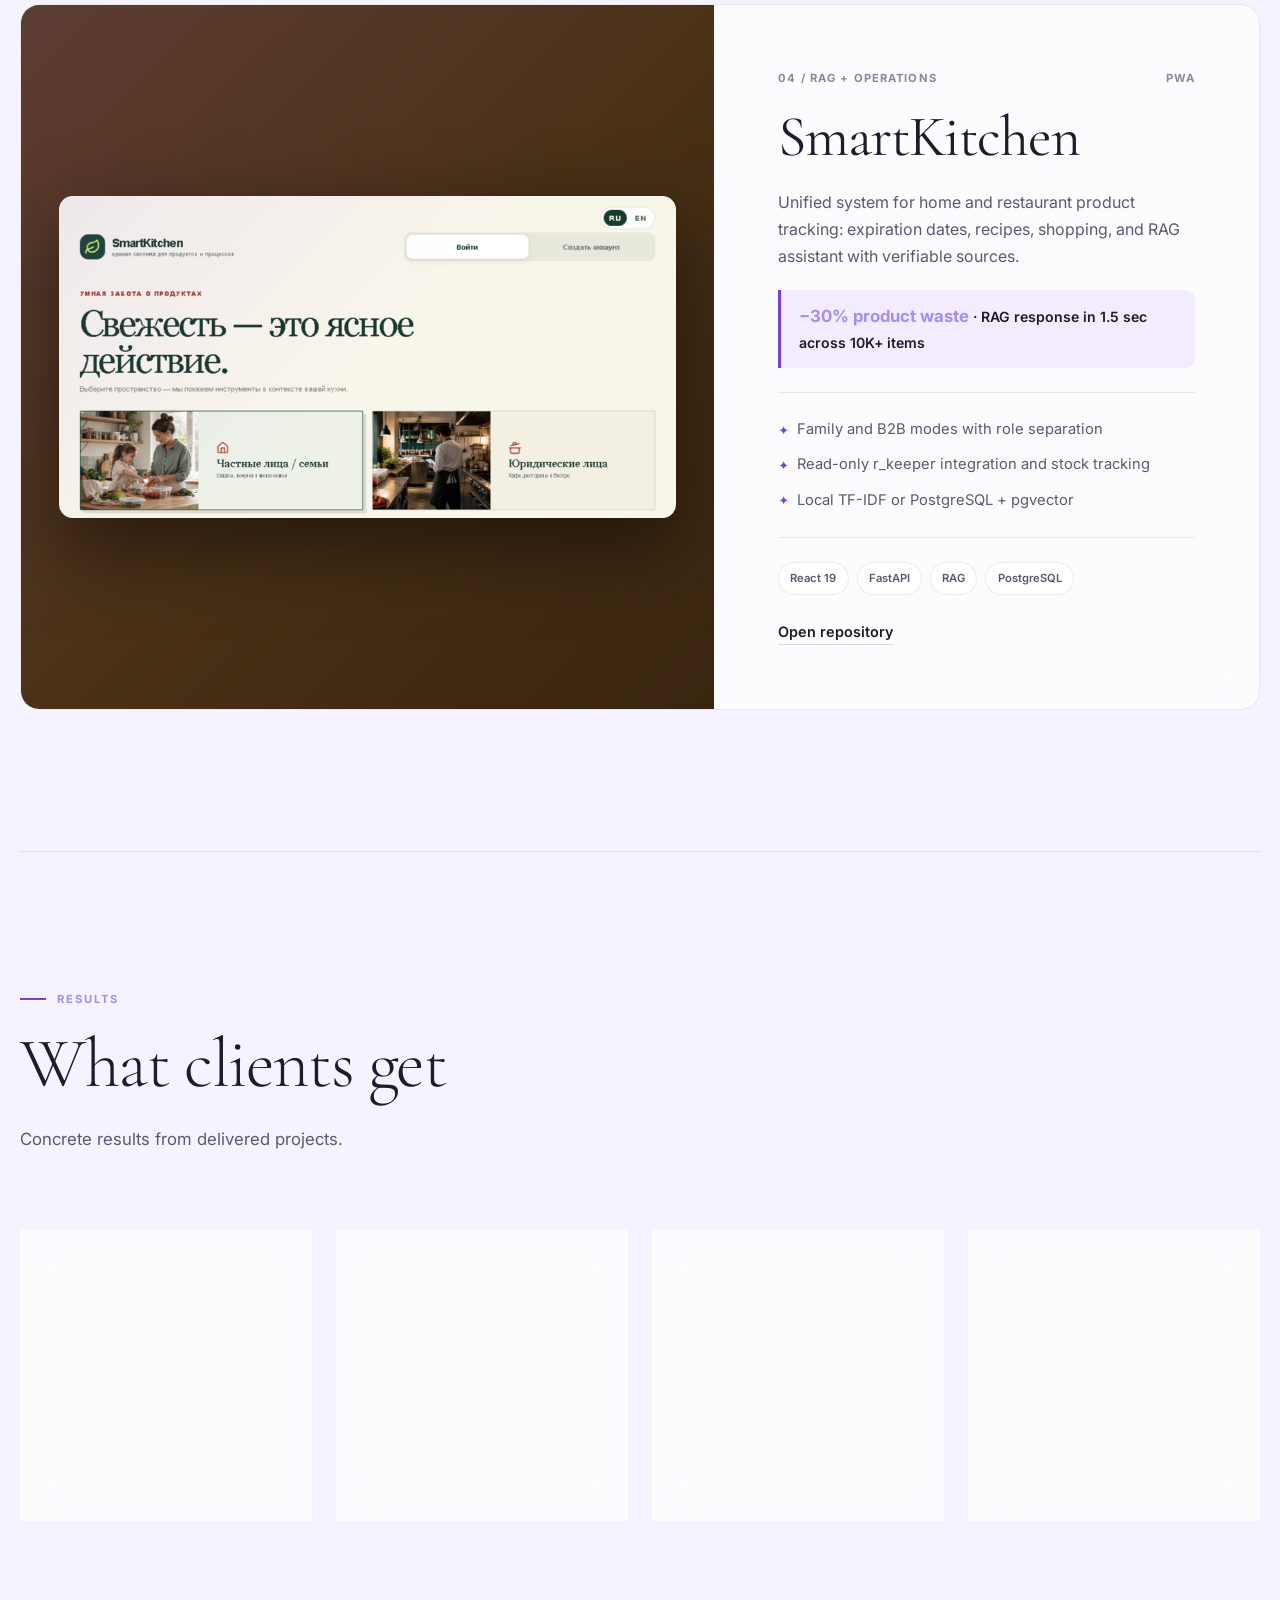
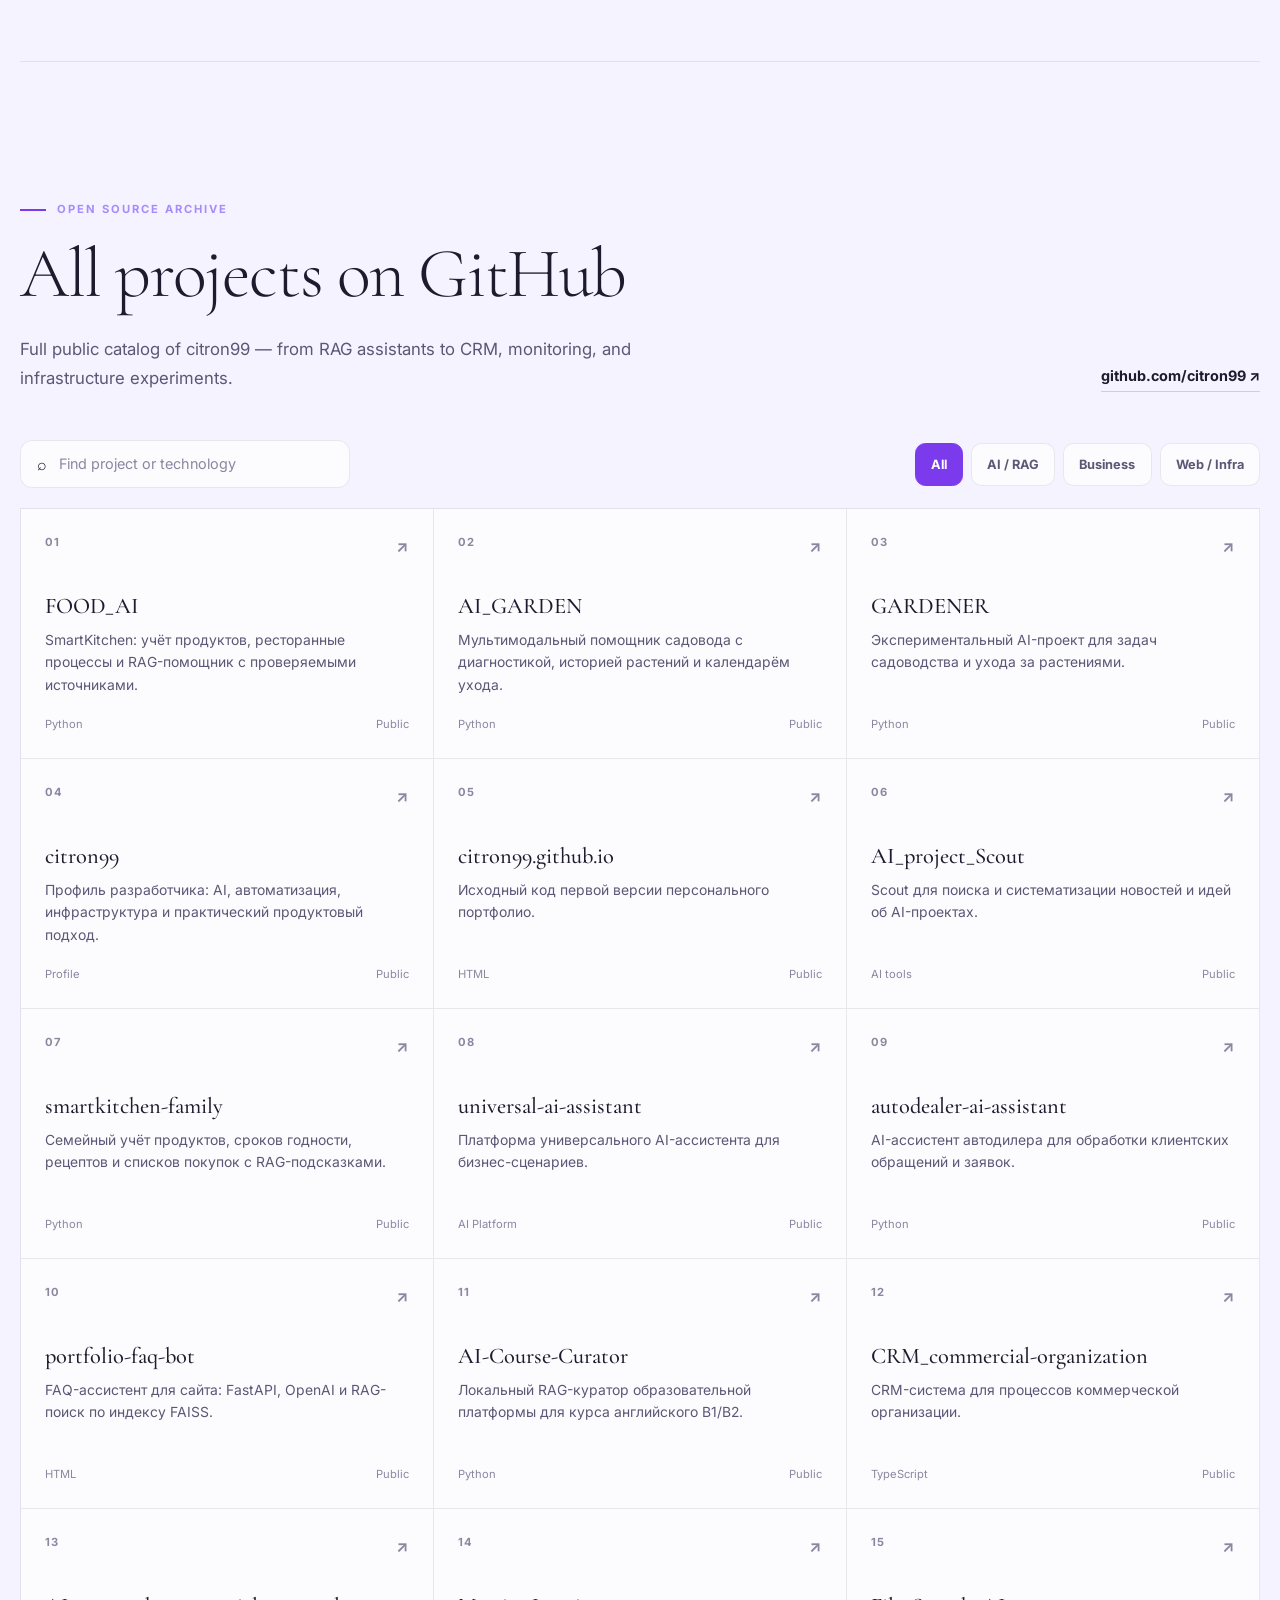
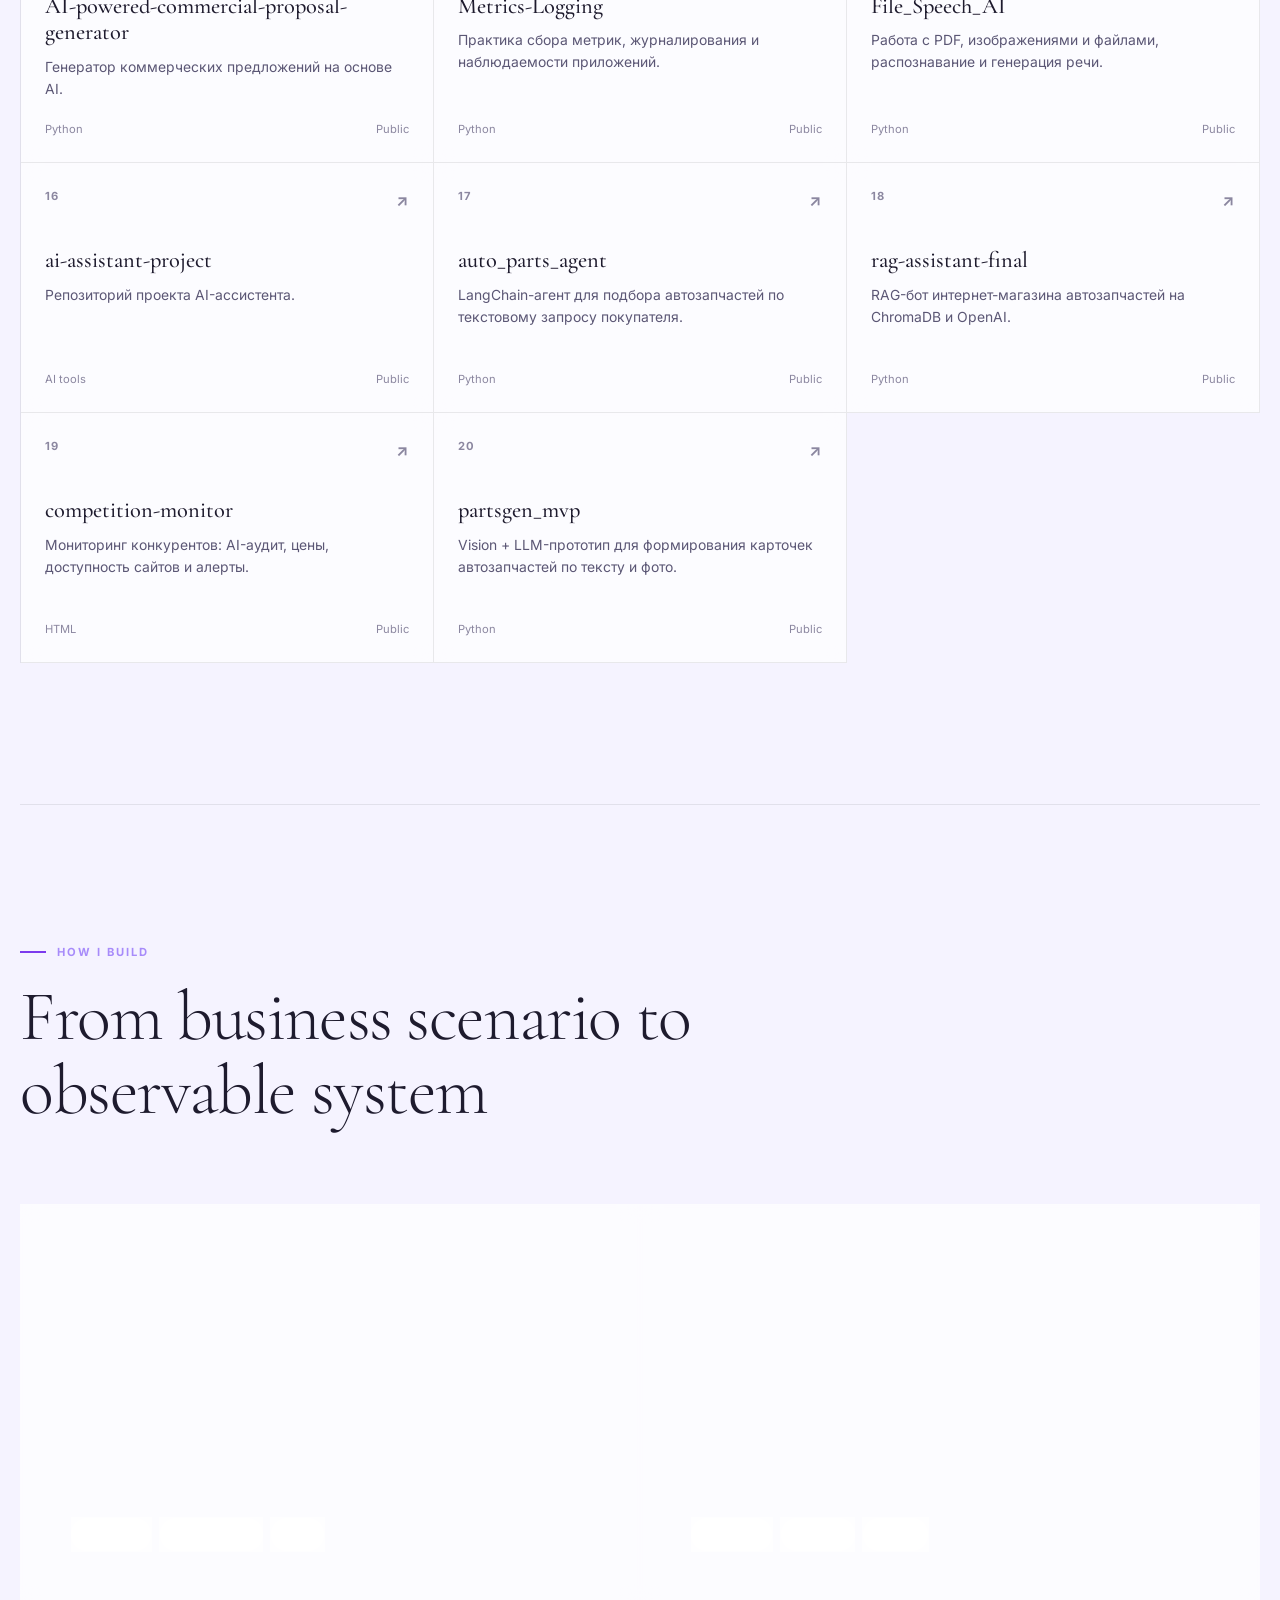
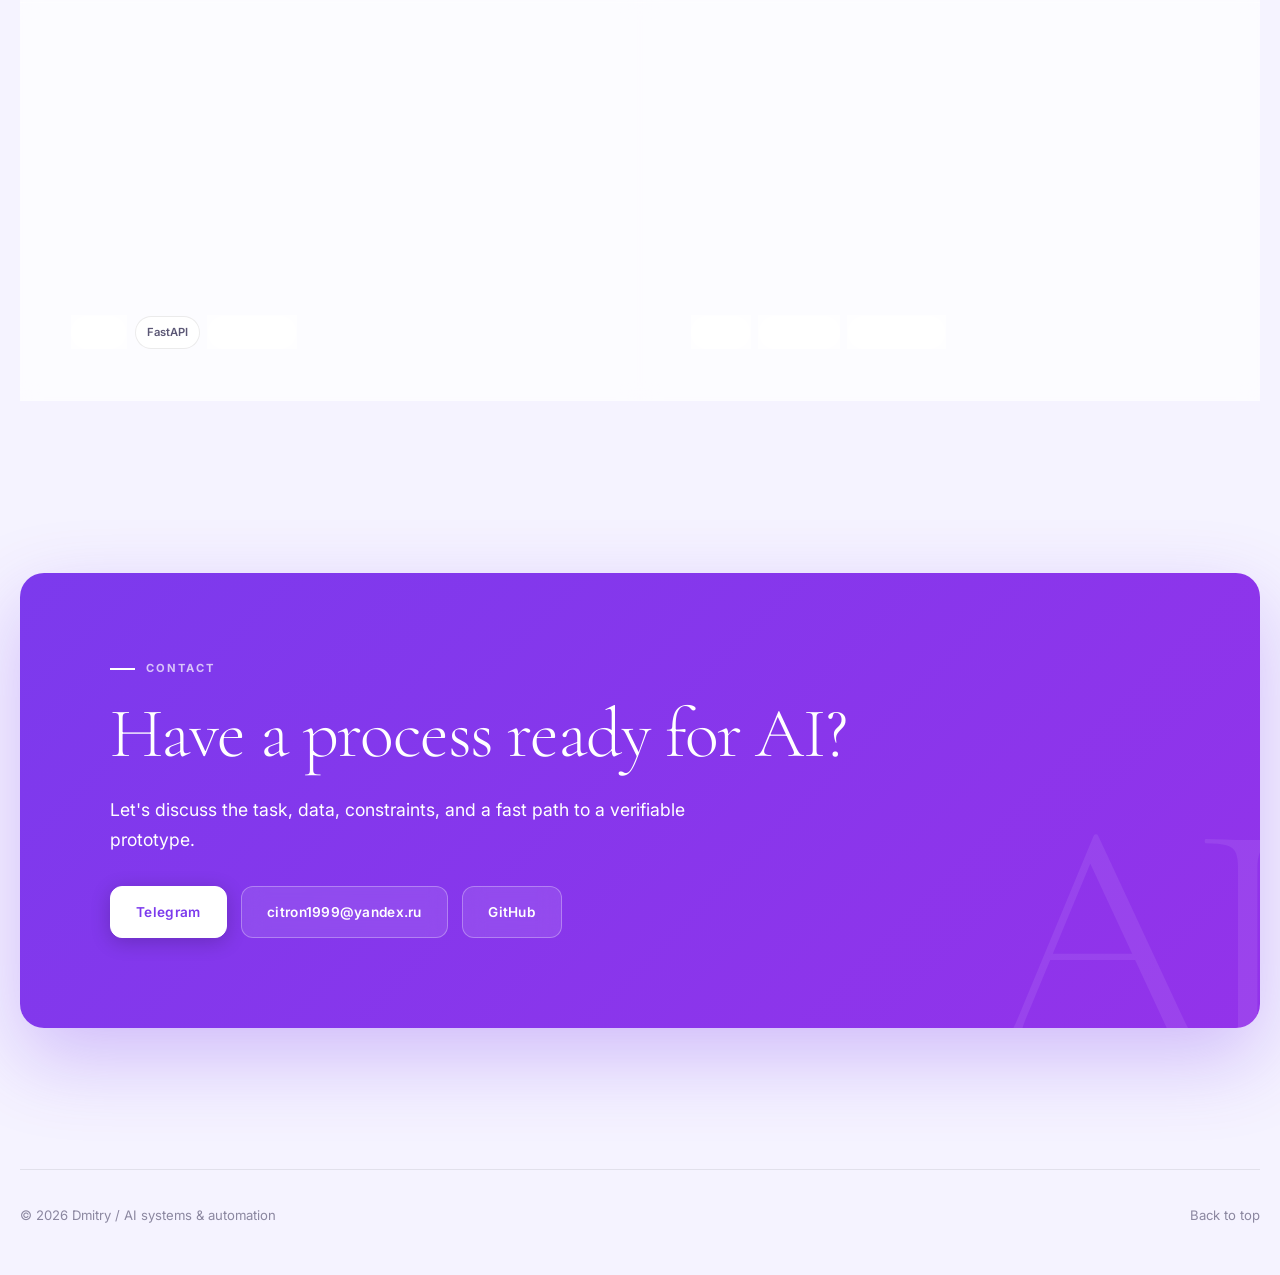
==== commit 2cccd0a1: "Add four industry pages with project-based automation solutions" ====
--- a/index.html
+++ b/index.html
@@ -27,6 +27,7 @@
   <link href="https://fonts.googleapis.com/css2?family=Inter:wght@300;400;500;600;700&family=Cormorant+Garamond:ital,wght@0,300;0,400;0,500;0,600;1,300;1,400&display=swap" rel="stylesheet">
   <link rel="icon" type="image/svg+xml" href="data:image/svg+xml,%3Csvg xmlns='http://www.w3.org/2000/svg' viewBox='0 0 64 64'%3E%3Crect width='64' height='64' rx='14' fill='%230c081a'/%3E%3Cpath d='M16 17h16c11 0 18 6 18 15S43 47 32 47H16V17Zm10 8v14h6c5 0 8-2 8-7s-3-7-8-7h-6Z' fill='%237c3aed'/%3E%3C/svg%3E">
   <link rel="stylesheet" href="styles.css">
+  <link rel="stylesheet" href="industries.css">
   <script src="app.js" defer></script>
 </head>
 <body>
@@ -44,6 +45,7 @@
     </button>
 
     <nav class="site-nav" id="site-nav" aria-label="Основная навигация" data-nav>
+      <a href="#industries">Для бизнеса</a>
       <a href="#codex" data-i18n="nav_projects">Проекты</a>
       <a href="#github" data-i18n="nav_github">GitHub</a>
       <a href="#expertise" data-i18n="nav_expertise">Компетенции</a>
@@ -104,6 +106,7 @@
       </div>
     </div>
 
+<section class="section industries-section" id="industries" aria-labelledby="industries-title"><div class="section-heading"><p class="eyebrow"><span></span> Решения для бизнеса</p><h2 id="industries-title">Автоматизация в вашей отрасли</h2><p>Выберите направление: задачи бизнеса, подходящие проекты и первый шаг к внедрению.</p></div><div class="industry-grid"><a class="industry-card" href="construction.html"><span class="eyebrow">01 / Construction</span><h3>Строительство и стройматериалы</h3><p>Автоматизация для поставщиков стройматериалов и строительных компаний: собирать обращения, готовить КП и следить за ценами без бесконечного переноса данных.</p><span class="industry-arrow">Посмотреть решения ↗</span></a><a class="industry-card" href="restaurants.html"><span class="eyebrow">02 / Food & Hospitality</span><h3>Кафе и рестораны</h3><p>Автоматизация повседневных задач кухни и управляющего: отчёты по срокам годности, поиск по инструкциям и контроль предложений конкурентов.</p><span class="industry-arrow">Посмотреть решения ↗</span></a><a class="industry-card" href="automotive.html"><span class="eyebrow">03 / Automotive</span><h3>Автомобили и автозапчасти</h3><p>AI-ассистенты для автодилеров, магазинов запчастей и сервиса: уточнение запроса, поиск по каталогу, подготовка карточек и ответы по базе знаний.</p><span class="industry-arrow">Посмотреть решения ↗</span></a><a class="industry-card" href="automation.html"><span class="eyebrow">04 / Business Automation</span><h3>Автоматизация бизнес-процессов</h3><p>Автоматизация для небольших компаний: приём заявок, CRM, коммерческие предложения и помощники по внутренним документам. Начинаем с одного измеримого процесса.</p><span class="industry-arrow">Посмотреть решения ↗</span></a></div></section>
     <section class="section projects-section" id="codex">
       <div class="section-heading reveal">
         <p class="eyebrow"><span></span> Codex projects</p>
--- a/industries.css
+++ b/industries.css
@@ -0,0 +1 @@
+.industry-grid{display:grid;grid-template-columns:repeat(2,minmax(0,1fr));gap:1rem}.industry-card{padding:2.2rem;border:1px solid var(--line-strong);border-radius:1rem;background:var(--surface);text-decoration:none;display:flex;flex-direction:column;transition:border-color .2s,background .2s}.industry-card:hover{border-color:var(--accent);background:var(--surface-2)}.industry-card h3{font:400 clamp(1.7rem,3vw,2.5rem)/1.12 "Cormorant Garamond",Georgia,serif;margin:.7rem 0 1rem}.industry-card p{color:var(--muted);margin:0 0 1.6rem}.industry-arrow{margin-top:auto;font-size:.85rem;font-weight:600;color:var(--text)}.industries-section{border-bottom:1px solid var(--line)}.industry-header{width:min(calc(100% - 2.5rem),var(--max));margin:auto;display:flex;align-items:center;gap:1.5rem;padding:1.2rem 0;border-bottom:1px solid var(--line)}.industry-header>a:nth-child(2){margin-left:auto;font-size:.85rem;text-decoration:none}.industry-header .theme-toggle{flex-shrink:0}.industry-hero{min-height:auto;padding-top:3rem;padding-bottom:2.5rem}.back-link{width:max-content;color:var(--muted);font-size:.85rem;text-decoration:none;margin-bottom:3.5rem}.industry-category{margin:0 0 1.1rem;color:var(--muted)}.industry-hero h1{max-width:1050px}.industry-switch{display:flex;flex-wrap:wrap;gap:.7rem;margin-top:4rem}.industry-switch a{padding:.7rem 1rem;border:1px solid var(--line-strong);border-radius:2rem;text-decoration:none;font-size:.8rem}.industry-switch a[aria-current]{background:var(--accent);color:white;border-color:var(--accent)}.industry-page .section{padding-top:4.5rem;padding-bottom:4.5rem}.industry-page .section-heading{margin-bottom:2.5rem}.pains-grid{grid-template-columns:repeat(3,minmax(0,1fr))}.pains-grid .industry-card h3{font-size:1.7rem;line-height:1.25}.solution-card{display:grid;grid-template-columns:4rem 1fr;gap:1rem;border-top:1px solid var(--line-strong);padding:2.6rem 0}.solution-number{color:var(--accent-light);font-size:1.4rem}.solution-card h3,.pilot-panel h2,.industry-evidence h2{font:400 clamp(2rem,4vw,3.2rem)/1.1 "Cormorant Garamond",Georgia,serif;margin:0 0 1.5rem}.solution-columns{display:grid;grid-template-columns:1fr 1fr;gap:2rem}.solution-columns h4{font-size:.85rem;margin:0 0 .6rem}.solution-columns p{color:var(--muted);margin:0}.solution-card .text-link{display:inline-block}.pilot-panel{border:1px solid var(--accent);background:linear-gradient(135deg,rgba(124,58,237,.14),var(--surface));padding:clamp(1.5rem,5vw,4rem);border-radius:1rem}.pilot-panel>p:not(.eyebrow){max-width:880px;color:var(--muted)}.pilot-panel dl{display:grid;grid-template-columns:1fr 1fr;gap:2rem;border-top:1px solid var(--line-strong);padding-top:1.5rem;margin:2rem 0 0}.pilot-panel dt{font-weight:600;margin-bottom:.7rem}.pilot-panel dd{margin:0;color:var(--muted)}.industry-evidence{display:grid;grid-template-columns:1fr 1.4fr;gap:3rem;align-items:center}.industry-evidence p{color:var(--muted)}.industry-evidence img{width:100%;height:auto;max-height:500px;object-fit:contain;object-position:top;border:1px solid var(--line-strong);border-radius:1rem}.industry-page .contact-card>p{max-width:800px}.industry-page .contact-card .button-ghost{background:rgba(255,255,255,.14);border-color:rgba(255,255,255,.4);color:white}.industry-page a:focus-visible,.industry-card:focus-visible{outline:3px solid var(--accent-light);outline-offset:5px}@media(max-width:760px){.industry-grid,.pains-grid,.solution-columns,.pilot-panel dl,.industry-evidence{grid-template-columns:1fr}.industry-card{padding:1.5rem}.solution-card{grid-template-columns:2rem 1fr;gap:.5rem}.industry-header{gap:.8rem}.industry-header .brand{font-size:1rem}.industry-header>a:nth-child(2){font-size:.75rem}.industry-switch{margin-top:2.5rem}.industry-evidence{gap:1rem}.industry-page .hero h1{font-size:clamp(2.6rem,10vw,4rem)}}@media(prefers-reduced-motion:reduce){.industry-card{transition:none}}
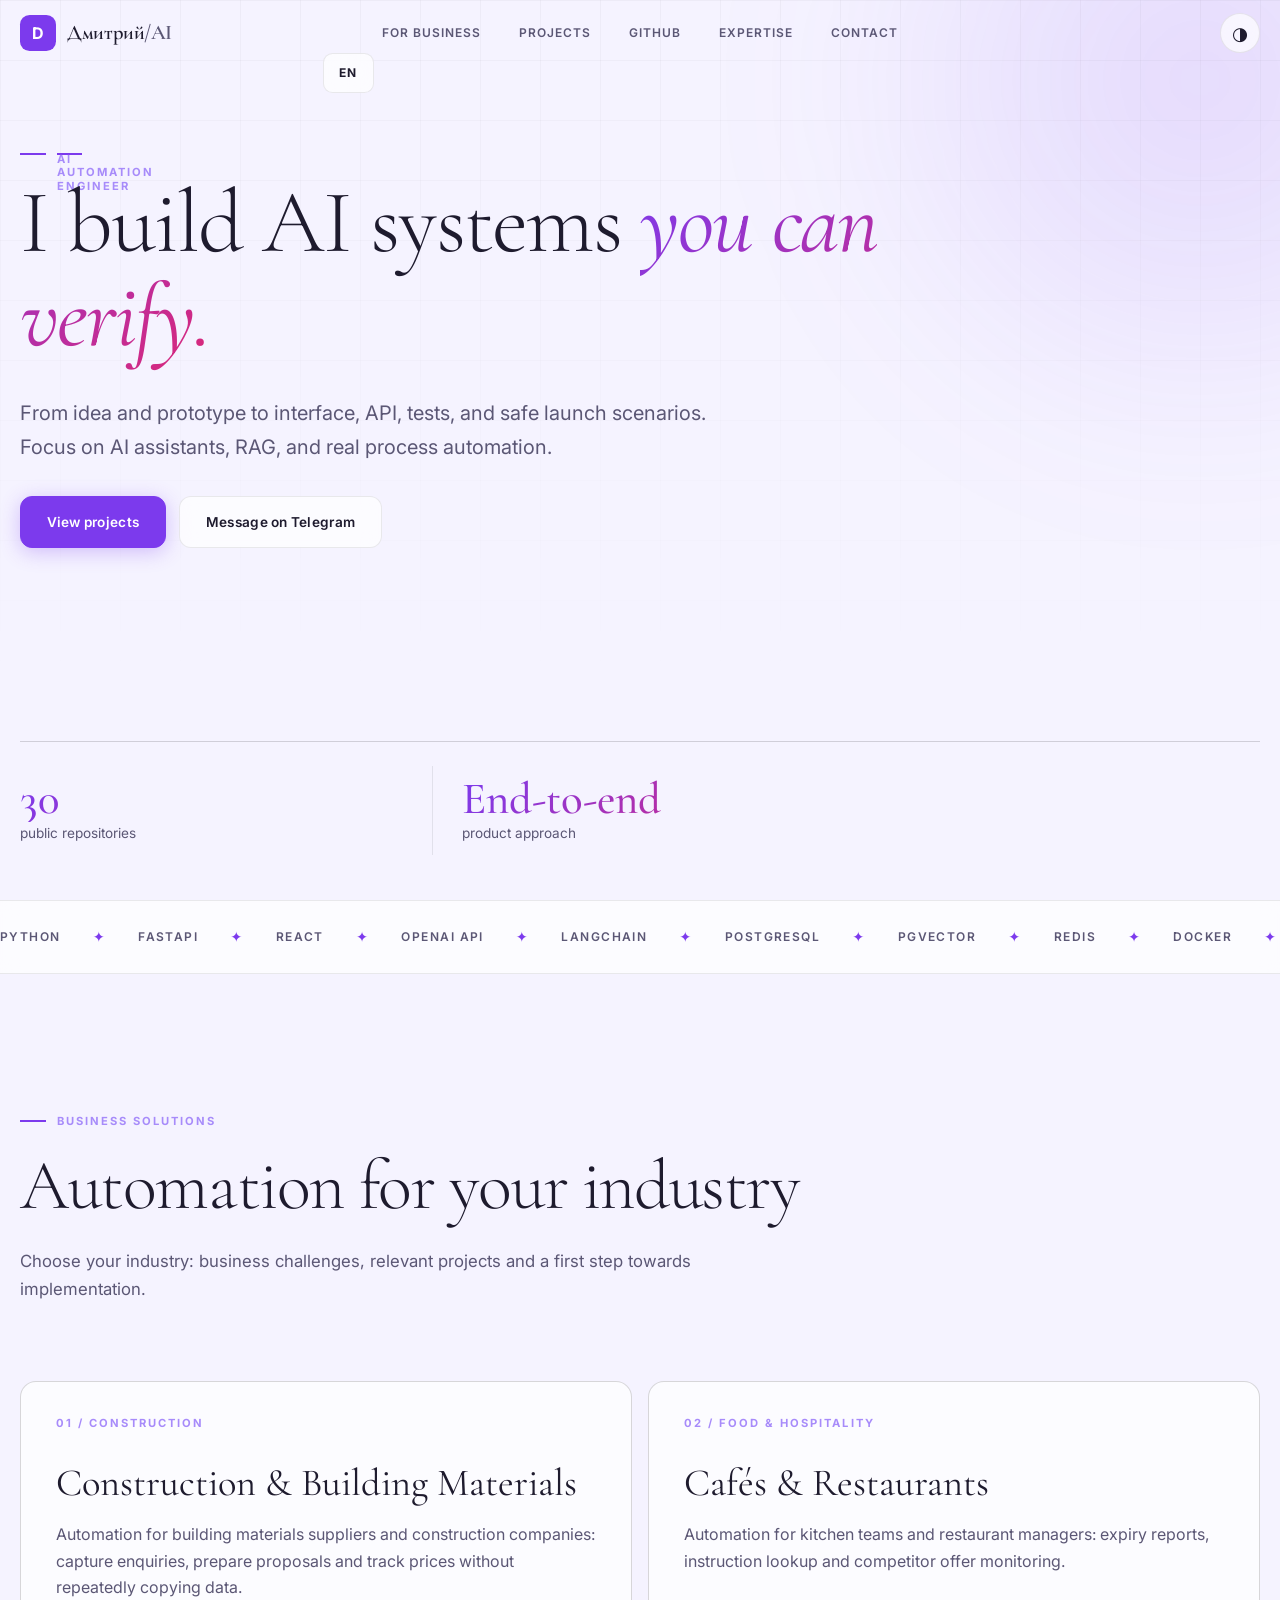
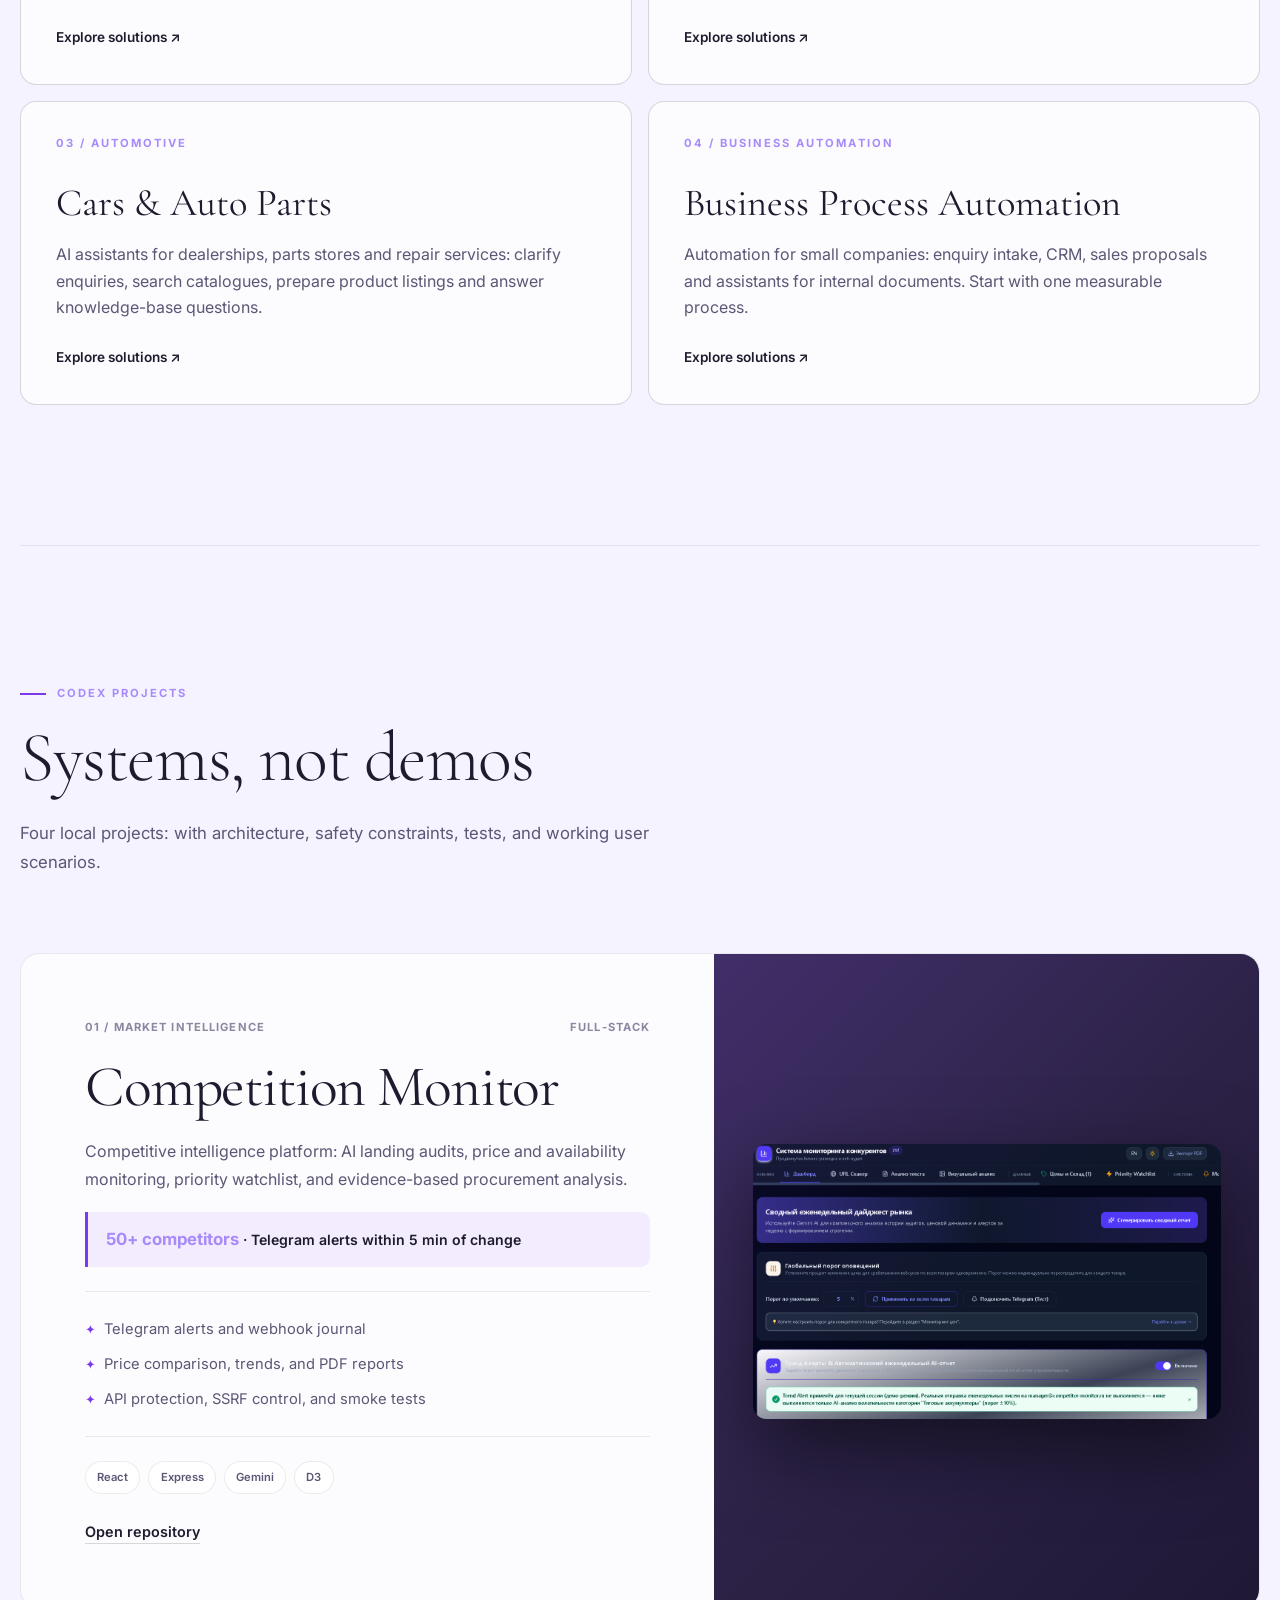
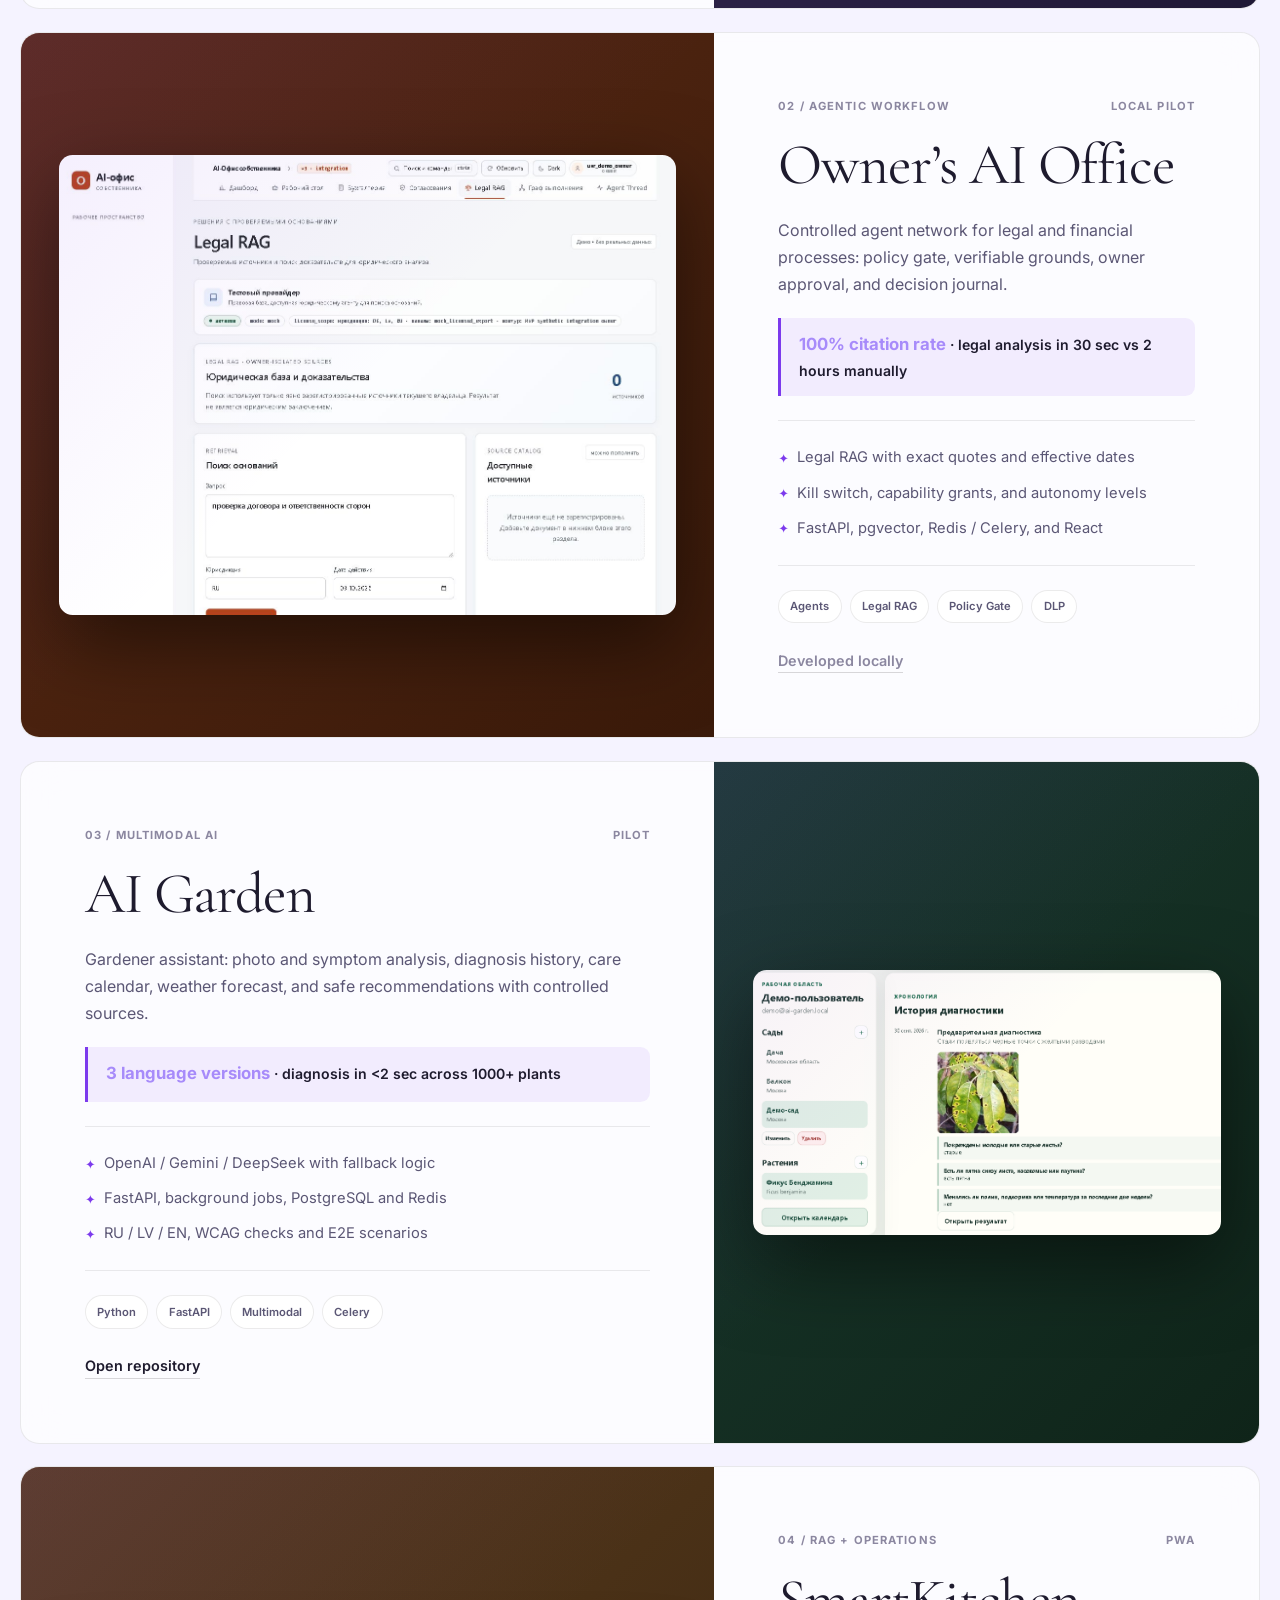
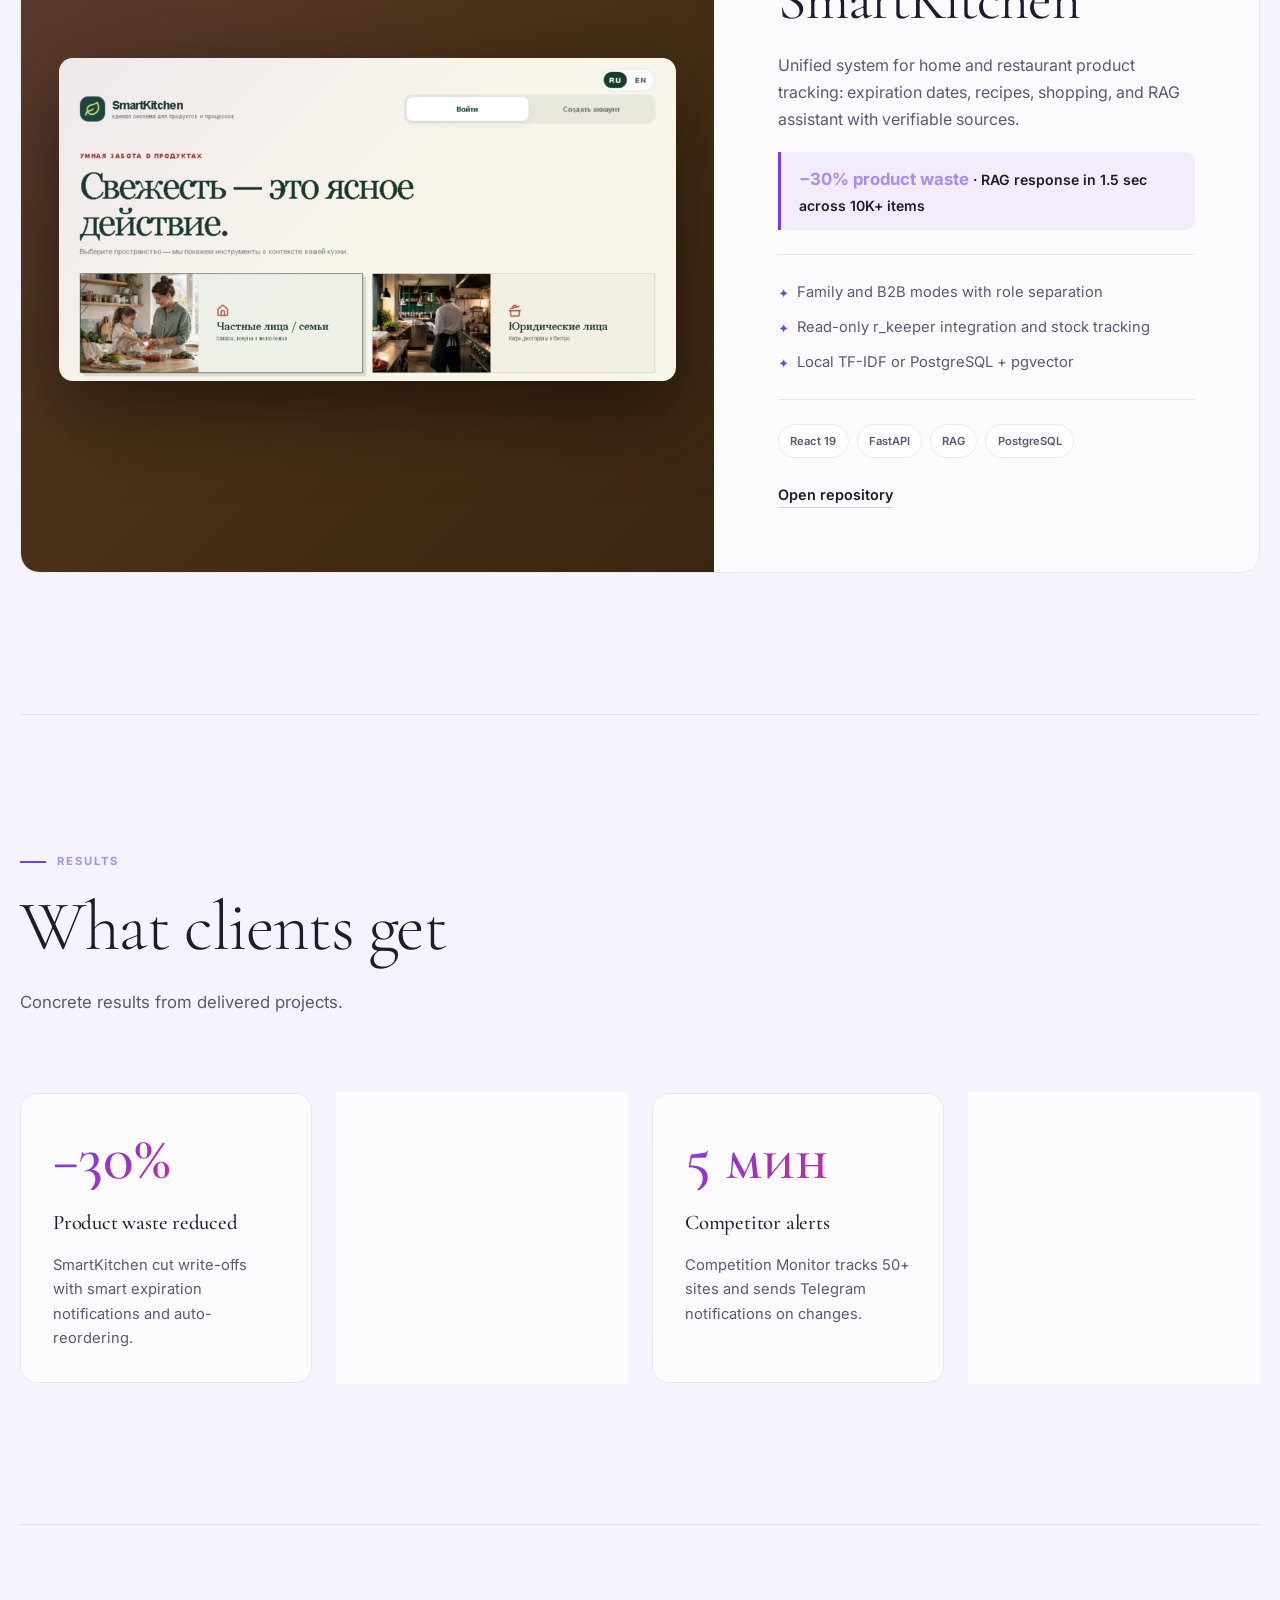
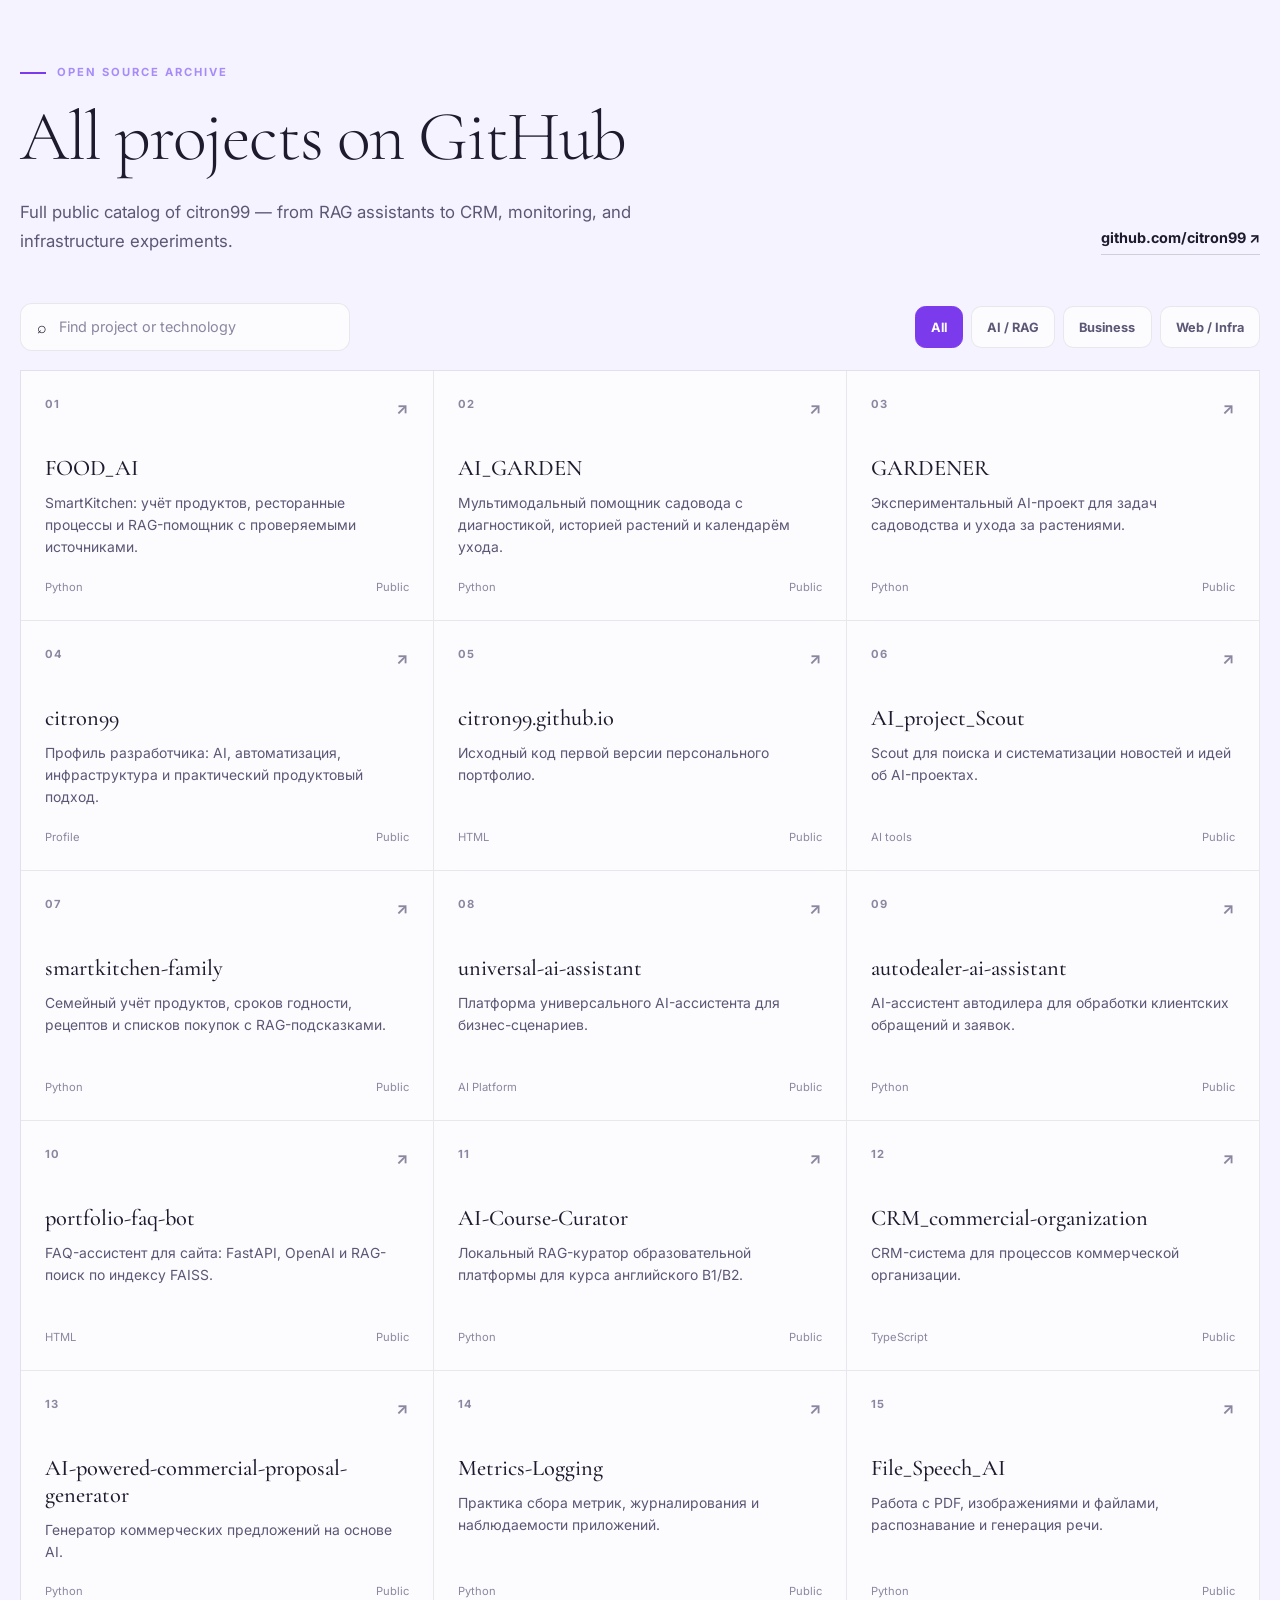
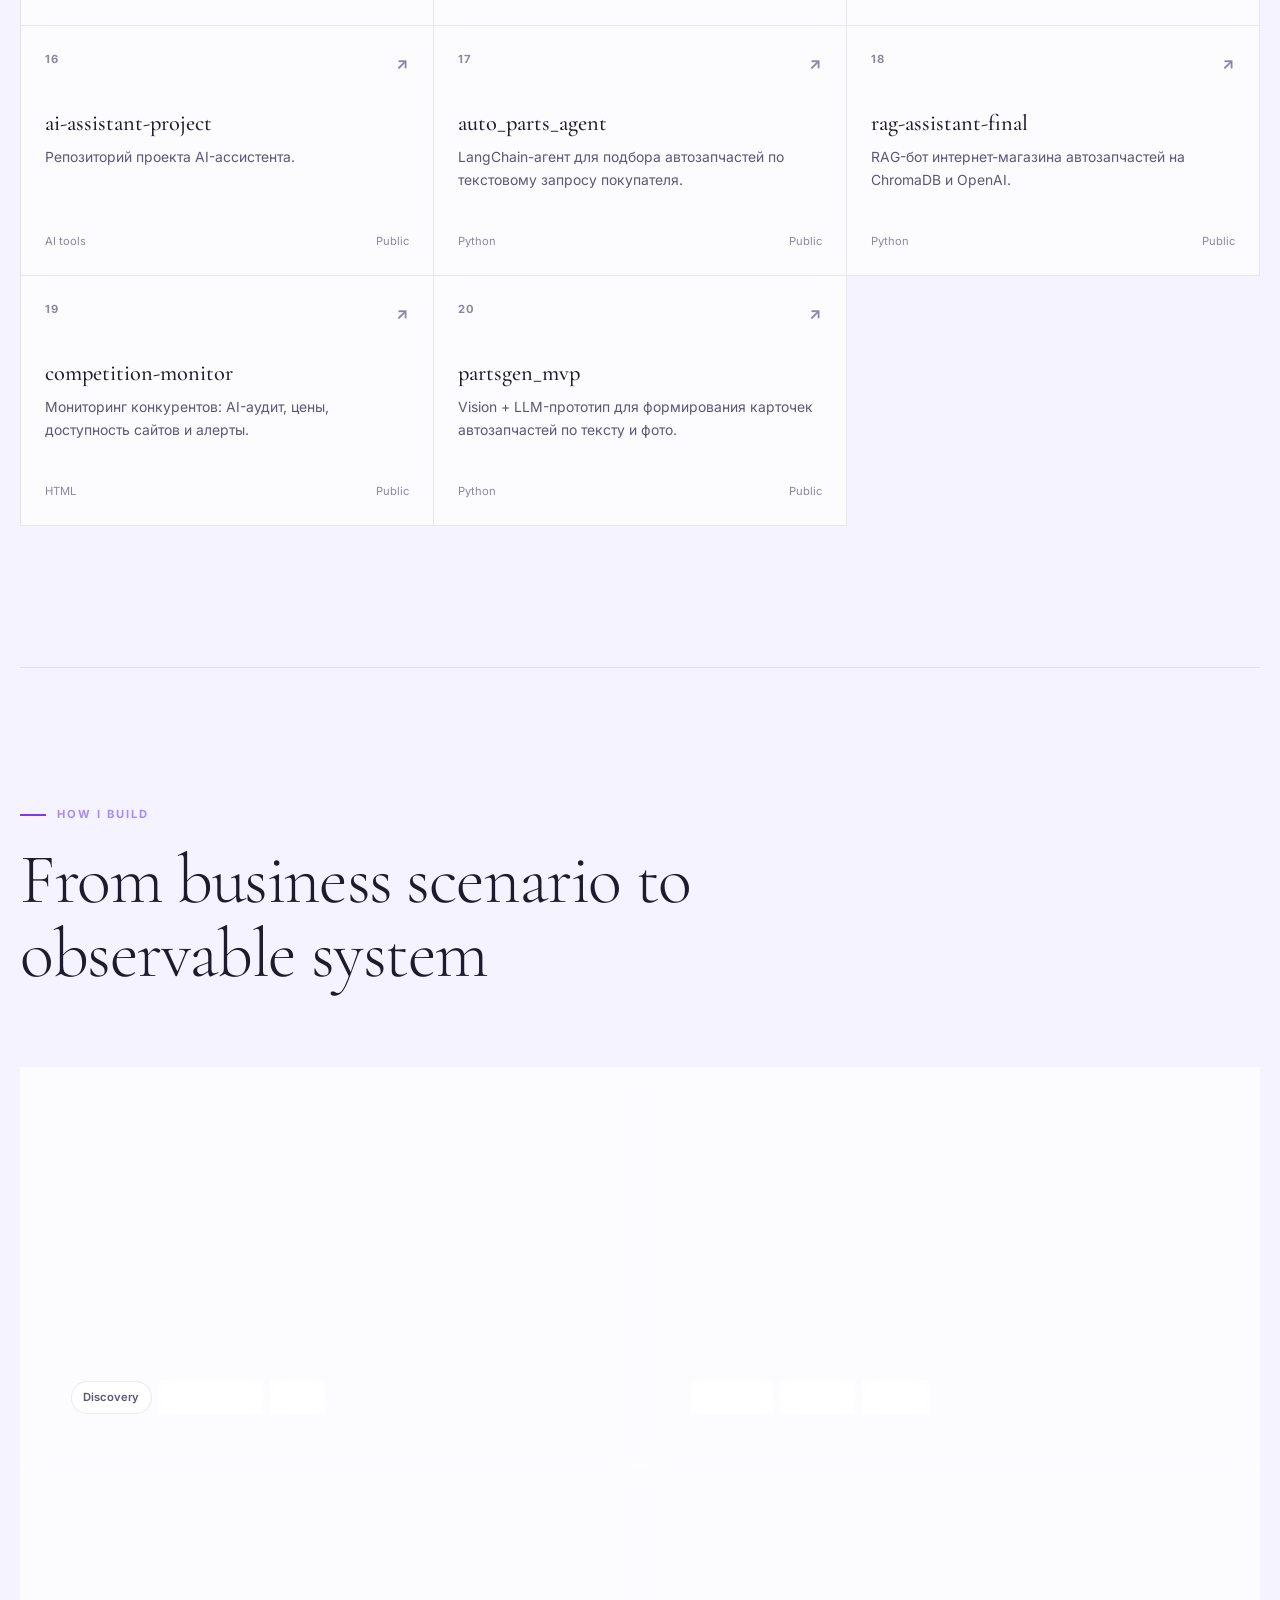
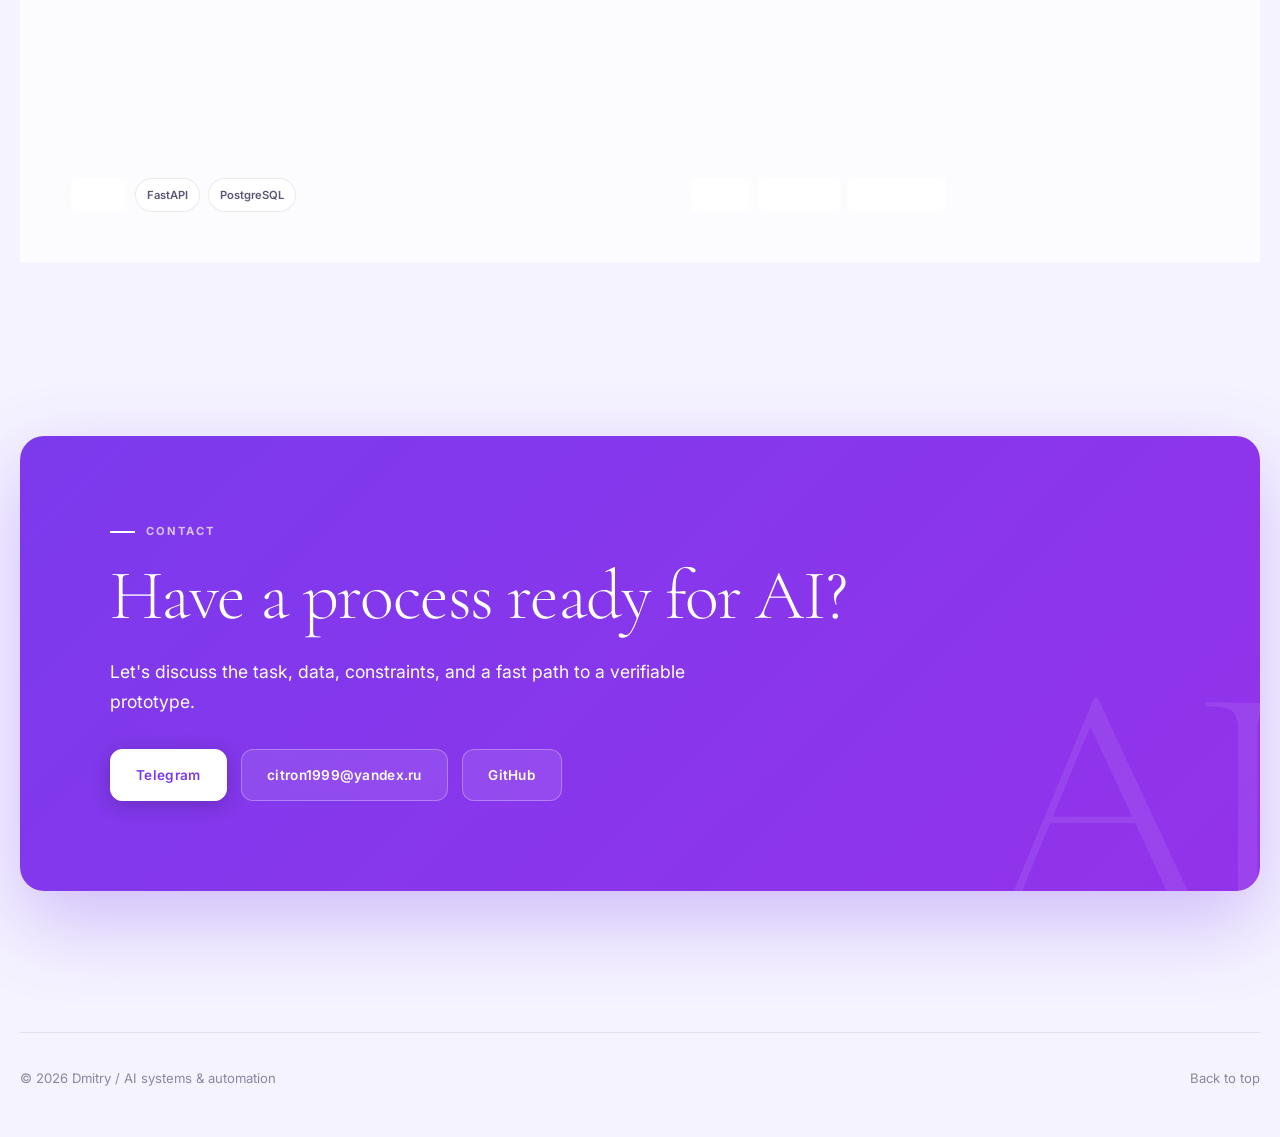
==== commit f2eff6c1: "Add persistent English translations for industry pages and homepage sector cards" ====
--- a/index.html
+++ b/index.html
@@ -29,6 +29,7 @@
   <link rel="stylesheet" href="styles.css">
   <link rel="stylesheet" href="industries.css">
   <script src="app.js" defer></script>
+  <script src="industry-i18n.js" defer></script>
 </head>
 <body>
   <a class="skip-link" href="#content" data-i18n="skip_link">Перейти к содержанию</a>
--- a/industries.css
+++ b/industries.css
@@ -1 +1,2 @@
-.industry-grid{display:grid;grid-template-columns:repeat(2,minmax(0,1fr));gap:1rem}.industry-card{padding:2.2rem;border:1px solid var(--line-strong);border-radius:1rem;background:var(--surface);text-decoration:none;display:flex;flex-direction:column;transition:border-color .2s,background .2s}.industry-card:hover{border-color:var(--accent);background:var(--surface-2)}.industry-card h3{font:400 clamp(1.7rem,3vw,2.5rem)/1.12 "Cormorant Garamond",Georgia,serif;margin:.7rem 0 1rem}.industry-card p{color:var(--muted);margin:0 0 1.6rem}.industry-arrow{margin-top:auto;font-size:.85rem;font-weight:600;color:var(--text)}.industries-section{border-bottom:1px solid var(--line)}.industry-header{width:min(calc(100% - 2.5rem),var(--max));margin:auto;display:flex;align-items:center;gap:1.5rem;padding:1.2rem 0;border-bottom:1px solid var(--line)}.industry-header>a:nth-child(2){margin-left:auto;font-size:.85rem;text-decoration:none}.industry-header .theme-toggle{flex-shrink:0}.industry-hero{min-height:auto;padding-top:3rem;padding-bottom:2.5rem}.back-link{width:max-content;color:var(--muted);font-size:.85rem;text-decoration:none;margin-bottom:3.5rem}.industry-category{margin:0 0 1.1rem;color:var(--muted)}.industry-hero h1{max-width:1050px}.industry-switch{display:flex;flex-wrap:wrap;gap:.7rem;margin-top:4rem}.industry-switch a{padding:.7rem 1rem;border:1px solid var(--line-strong);border-radius:2rem;text-decoration:none;font-size:.8rem}.industry-switch a[aria-current]{background:var(--accent);color:white;border-color:var(--accent)}.industry-page .section{padding-top:4.5rem;padding-bottom:4.5rem}.industry-page .section-heading{margin-bottom:2.5rem}.pains-grid{grid-template-columns:repeat(3,minmax(0,1fr))}.pains-grid .industry-card h3{font-size:1.7rem;line-height:1.25}.solution-card{display:grid;grid-template-columns:4rem 1fr;gap:1rem;border-top:1px solid var(--line-strong);padding:2.6rem 0}.solution-number{color:var(--accent-light);font-size:1.4rem}.solution-card h3,.pilot-panel h2,.industry-evidence h2{font:400 clamp(2rem,4vw,3.2rem)/1.1 "Cormorant Garamond",Georgia,serif;margin:0 0 1.5rem}.solution-columns{display:grid;grid-template-columns:1fr 1fr;gap:2rem}.solution-columns h4{font-size:.85rem;margin:0 0 .6rem}.solution-columns p{color:var(--muted);margin:0}.solution-card .text-link{display:inline-block}.pilot-panel{border:1px solid var(--accent);background:linear-gradient(135deg,rgba(124,58,237,.14),var(--surface));padding:clamp(1.5rem,5vw,4rem);border-radius:1rem}.pilot-panel>p:not(.eyebrow){max-width:880px;color:var(--muted)}.pilot-panel dl{display:grid;grid-template-columns:1fr 1fr;gap:2rem;border-top:1px solid var(--line-strong);padding-top:1.5rem;margin:2rem 0 0}.pilot-panel dt{font-weight:600;margin-bottom:.7rem}.pilot-panel dd{margin:0;color:var(--muted)}.industry-evidence{display:grid;grid-template-columns:1fr 1.4fr;gap:3rem;align-items:center}.industry-evidence p{color:var(--muted)}.industry-evidence img{width:100%;height:auto;max-height:500px;object-fit:contain;object-position:top;border:1px solid var(--line-strong);border-radius:1rem}.industry-page .contact-card>p{max-width:800px}.industry-page .contact-card .button-ghost{background:rgba(255,255,255,.14);border-color:rgba(255,255,255,.4);color:white}.industry-page a:focus-visible,.industry-card:focus-visible{outline:3px solid var(--accent-light);outline-offset:5px}@media(max-width:760px){.industry-grid,.pains-grid,.solution-columns,.pilot-panel dl,.industry-evidence{grid-template-columns:1fr}.industry-card{padding:1.5rem}.solution-card{grid-template-columns:2rem 1fr;gap:.5rem}.industry-header{gap:.8rem}.industry-header .brand{font-size:1rem}.industry-header>a:nth-child(2){font-size:.75rem}.industry-switch{margin-top:2.5rem}.industry-evidence{gap:1rem}.industry-page .hero h1{font-size:clamp(2.6rem,10vw,4rem)}}@media(prefers-reduced-motion:reduce){.industry-card{transition:none}}+.industry-grid{display:grid;grid-template-columns:repeat(2,minmax(0,1fr));gap:1rem}.industry-card{padding:2.2rem;border:1px solid var(--line-strong);border-radius:1rem;background:var(--surface);text-decoration:none;display:flex;flex-direction:column;transition:border-color .2s,background .2s}.industry-card:hover{border-color:var(--accent);background:var(--surface-2)}.industry-card h3{font:400 clamp(1.7rem,3vw,2.5rem)/1.12 "Cormorant Garamond",Georgia,serif;margin:.7rem 0 1rem}.industry-card p{color:var(--muted);margin:0 0 1.6rem}.industry-arrow{margin-top:auto;font-size:.85rem;font-weight:600;color:var(--text)}.industries-section{border-bottom:1px solid var(--line)}.industry-header{width:min(calc(100% - 2.5rem),var(--max));margin:auto;display:flex;align-items:center;gap:1.5rem;padding:1.2rem 0;border-bottom:1px solid var(--line)}.industry-header>a:nth-child(2){margin-left:auto;font-size:.85rem;text-decoration:none}.industry-header .theme-toggle{flex-shrink:0}.industry-hero{min-height:auto;padding-top:3rem;padding-bottom:2.5rem}.back-link{width:max-content;color:var(--muted);font-size:.85rem;text-decoration:none;margin-bottom:3.5rem}.industry-category{margin:0 0 1.1rem;color:var(--muted)}.industry-hero h1{max-width:1050px}.industry-switch{display:flex;flex-wrap:wrap;gap:.7rem;margin-top:4rem}.industry-switch a{padding:.7rem 1rem;border:1px solid var(--line-strong);border-radius:2rem;text-decoration:none;font-size:.8rem}.industry-switch a[aria-current]{background:var(--accent);color:white;border-color:var(--accent)}.industry-page .section{padding-top:4.5rem;padding-bottom:4.5rem}.industry-page .section-heading{margin-bottom:2.5rem}.pains-grid{grid-template-columns:repeat(3,minmax(0,1fr))}.pains-grid .industry-card h3{font-size:1.7rem;line-height:1.25}.solution-card{display:grid;grid-template-columns:4rem 1fr;gap:1rem;border-top:1px solid var(--line-strong);padding:2.6rem 0}.solution-number{color:var(--accent-light);font-size:1.4rem}.solution-card h3,.pilot-panel h2,.industry-evidence h2{font:400 clamp(2rem,4vw,3.2rem)/1.1 "Cormorant Garamond",Georgia,serif;margin:0 0 1.5rem}.solution-columns{display:grid;grid-template-columns:1fr 1fr;gap:2rem}.solution-columns h4{font-size:.85rem;margin:0 0 .6rem}.solution-columns p{color:var(--muted);margin:0}.solution-card .text-link{display:inline-block}.pilot-panel{border:1px solid var(--accent);background:linear-gradient(135deg,rgba(124,58,237,.14),var(--surface));padding:clamp(1.5rem,5vw,4rem);border-radius:1rem}.pilot-panel>p:not(.eyebrow){max-width:880px;color:var(--muted)}.pilot-panel dl{display:grid;grid-template-columns:1fr 1fr;gap:2rem;border-top:1px solid var(--line-strong);padding-top:1.5rem;margin:2rem 0 0}.pilot-panel dt{font-weight:600;margin-bottom:.7rem}.pilot-panel dd{margin:0;color:var(--muted)}.industry-evidence{display:grid;grid-template-columns:1fr 1.4fr;gap:3rem;align-items:center}.industry-evidence p{color:var(--muted)}.industry-evidence img{width:100%;height:auto;max-height:500px;object-fit:contain;object-position:top;border:1px solid var(--line-strong);border-radius:1rem}.industry-page .contact-card>p{max-width:800px}.industry-page .contact-card .button-ghost{background:rgba(255,255,255,.14);border-color:rgba(255,255,255,.4);color:white}.industry-page a:focus-visible,.industry-card:focus-visible{outline:3px solid var(--accent-light);outline-offset:5px}@media(max-width:760px){.industry-grid,.pains-grid,.solution-columns,.pilot-panel dl,.industry-evidence{grid-template-columns:1fr}.industry-card{padding:1.5rem}.solution-card{grid-template-columns:2rem 1fr;gap:.5rem}.industry-header{gap:.8rem}.industry-header .brand{font-size:1rem}.industry-header>a:nth-child(2){font-size:.75rem}.industry-switch{margin-top:2.5rem}.industry-evidence{gap:1rem}.industry-page .hero h1{font-size:clamp(2.6rem,10vw,4rem)}}@media(prefers-reduced-motion:reduce){.industry-card{transition:none}}
+.industry-lang{flex-shrink:0;margin:0}.industry-header{flex-wrap:wrap}.industry-header .lang-toggle{height:2.5rem}
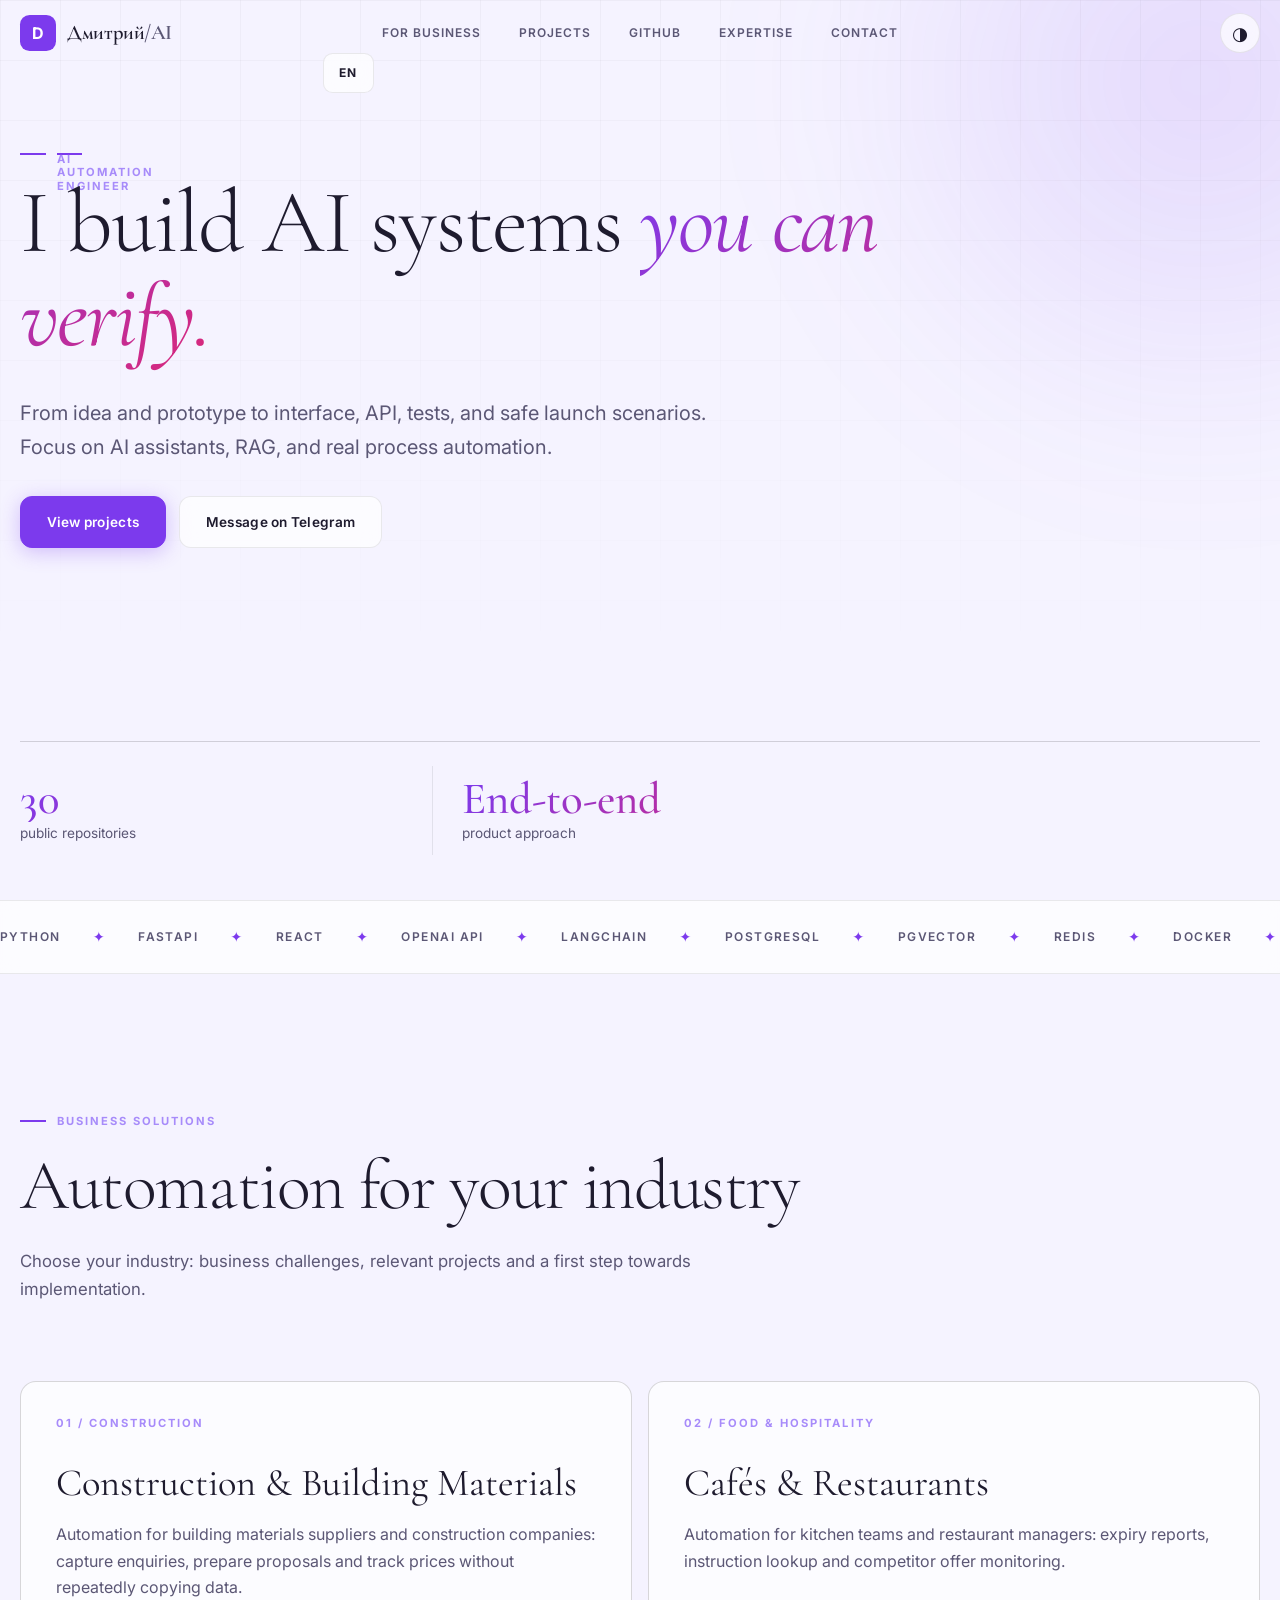
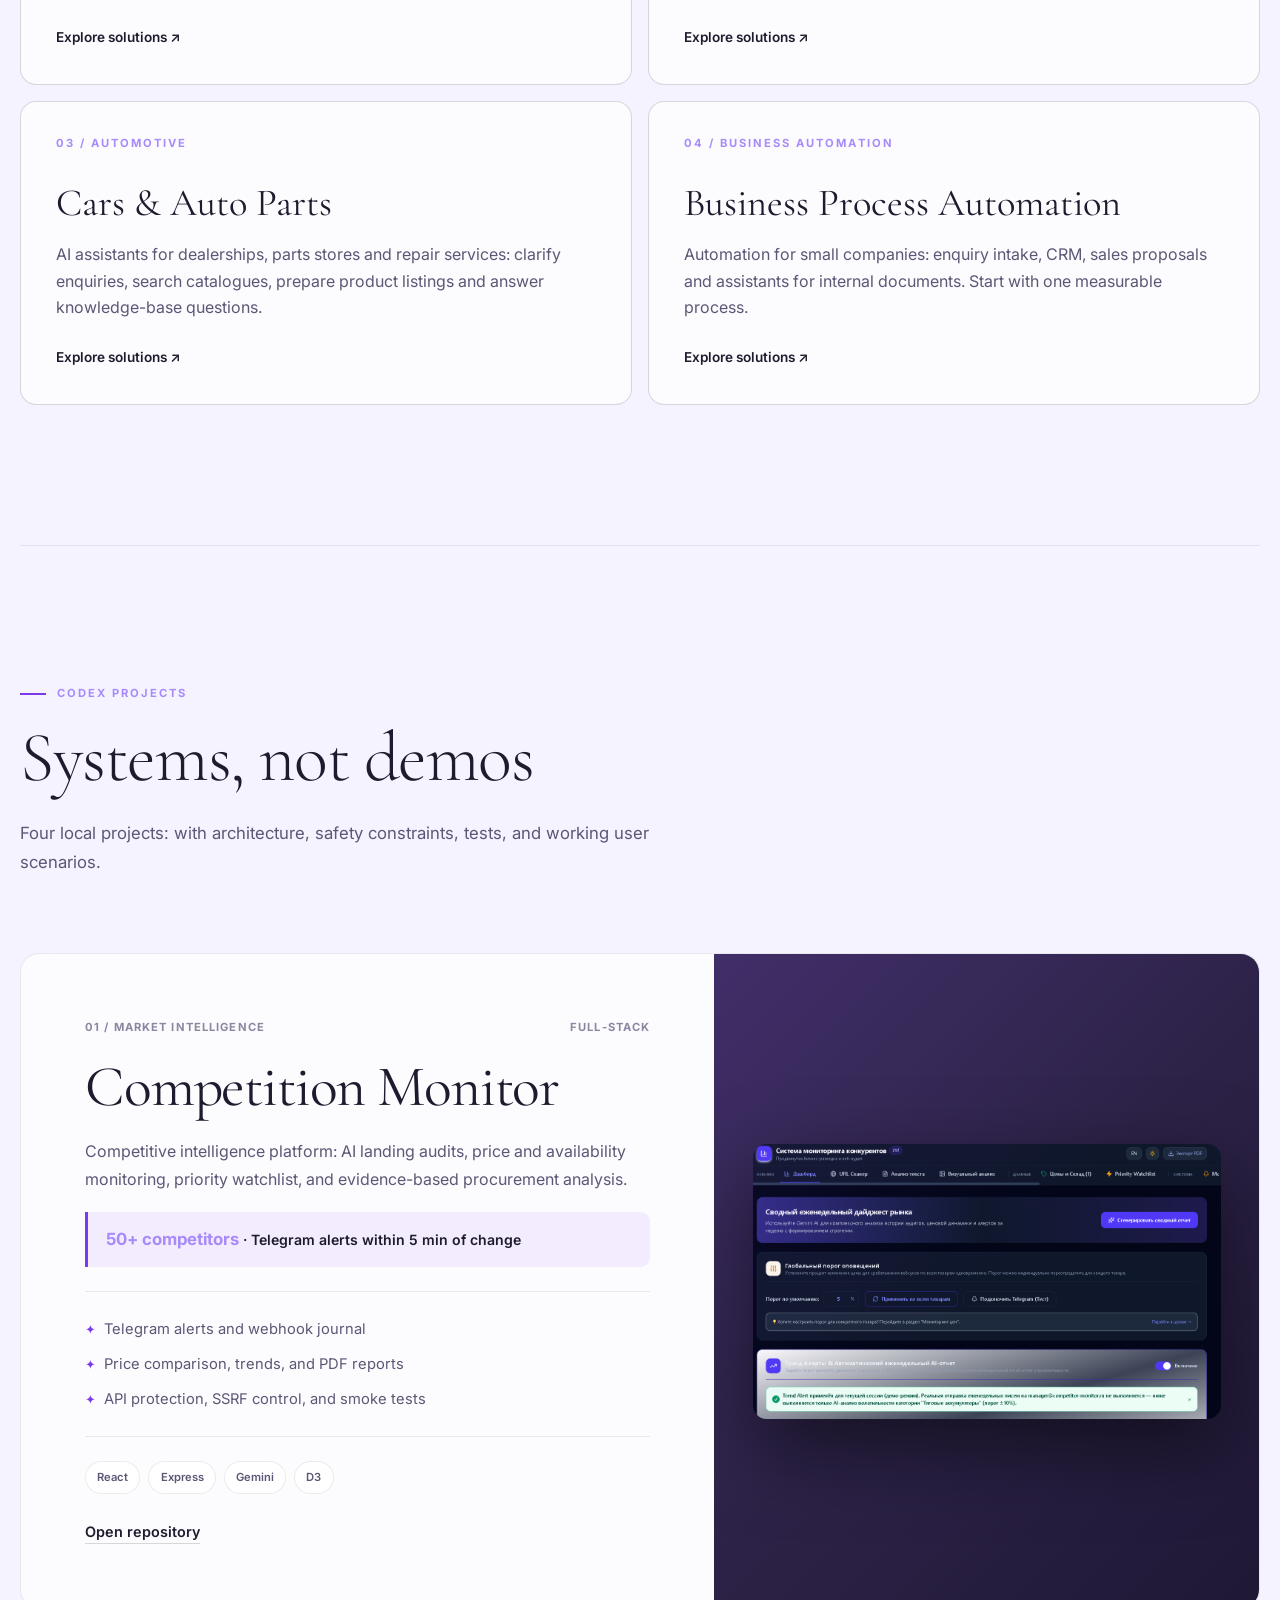
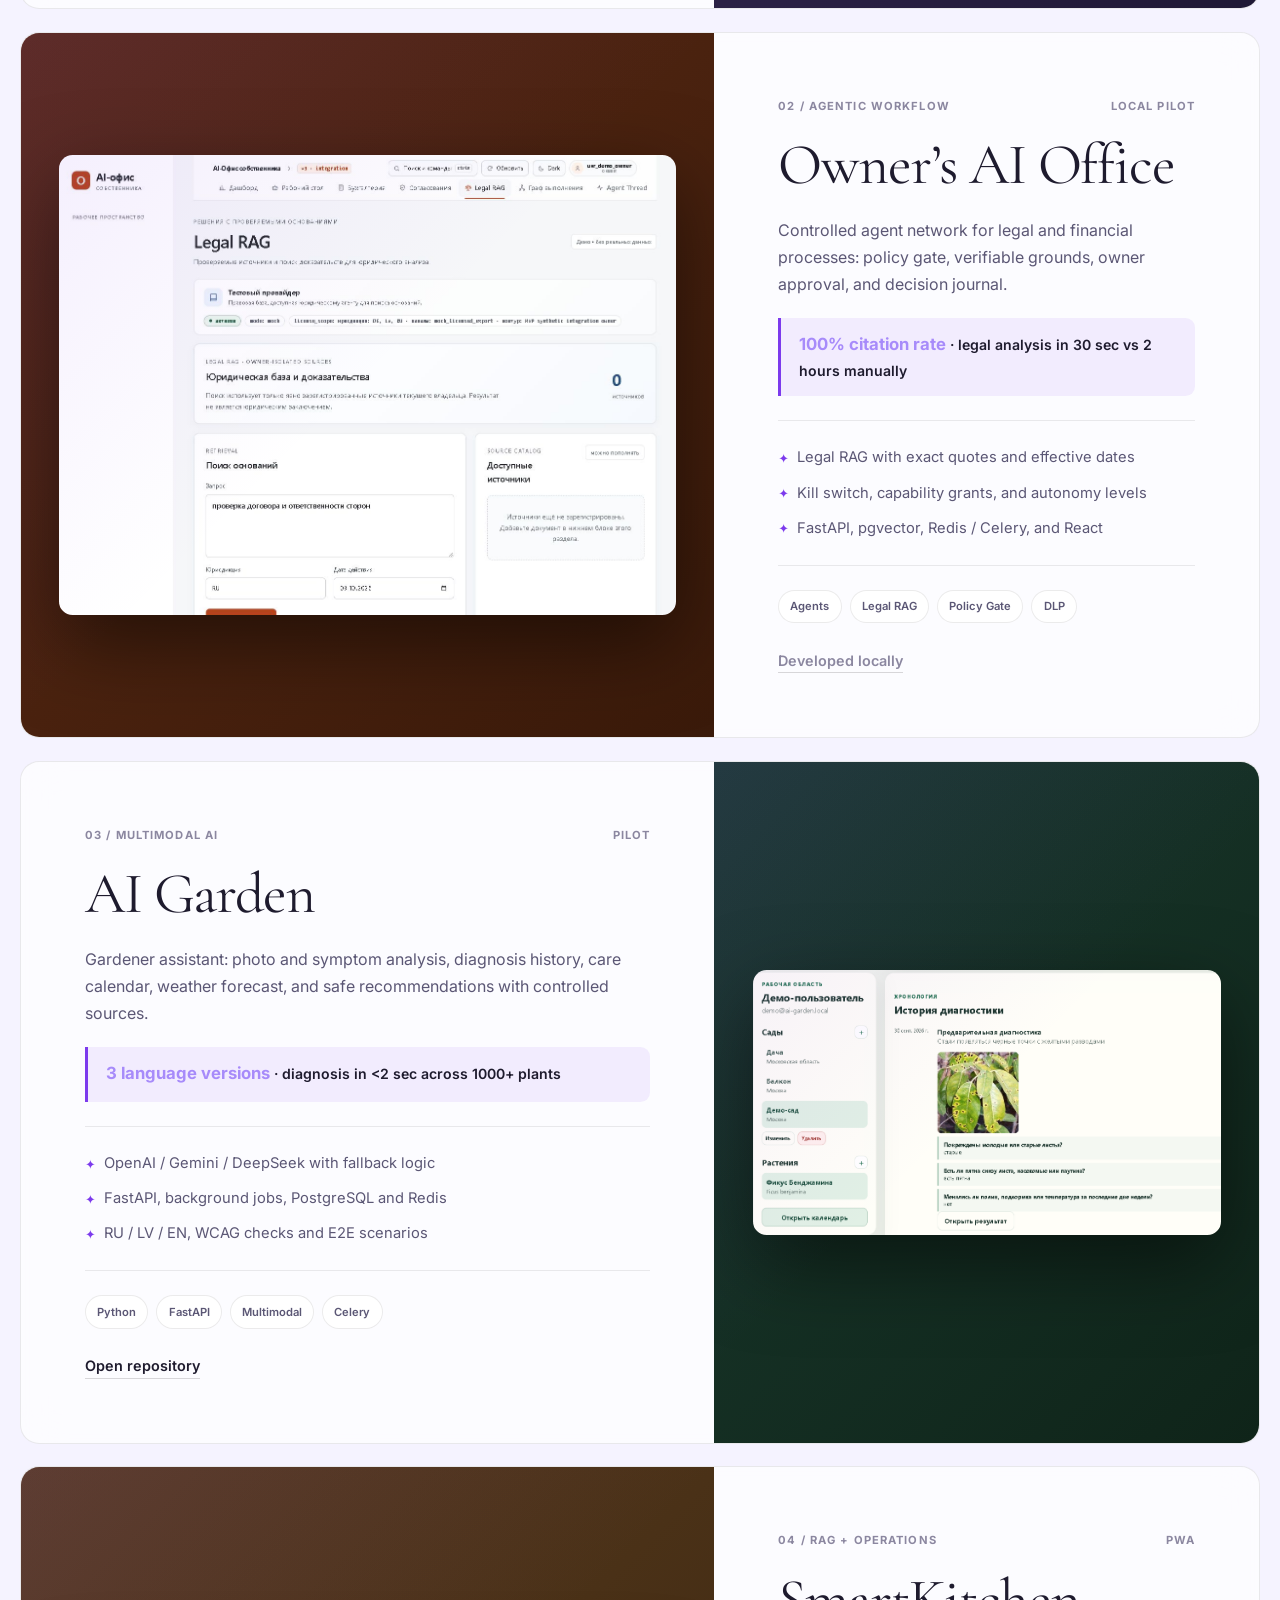
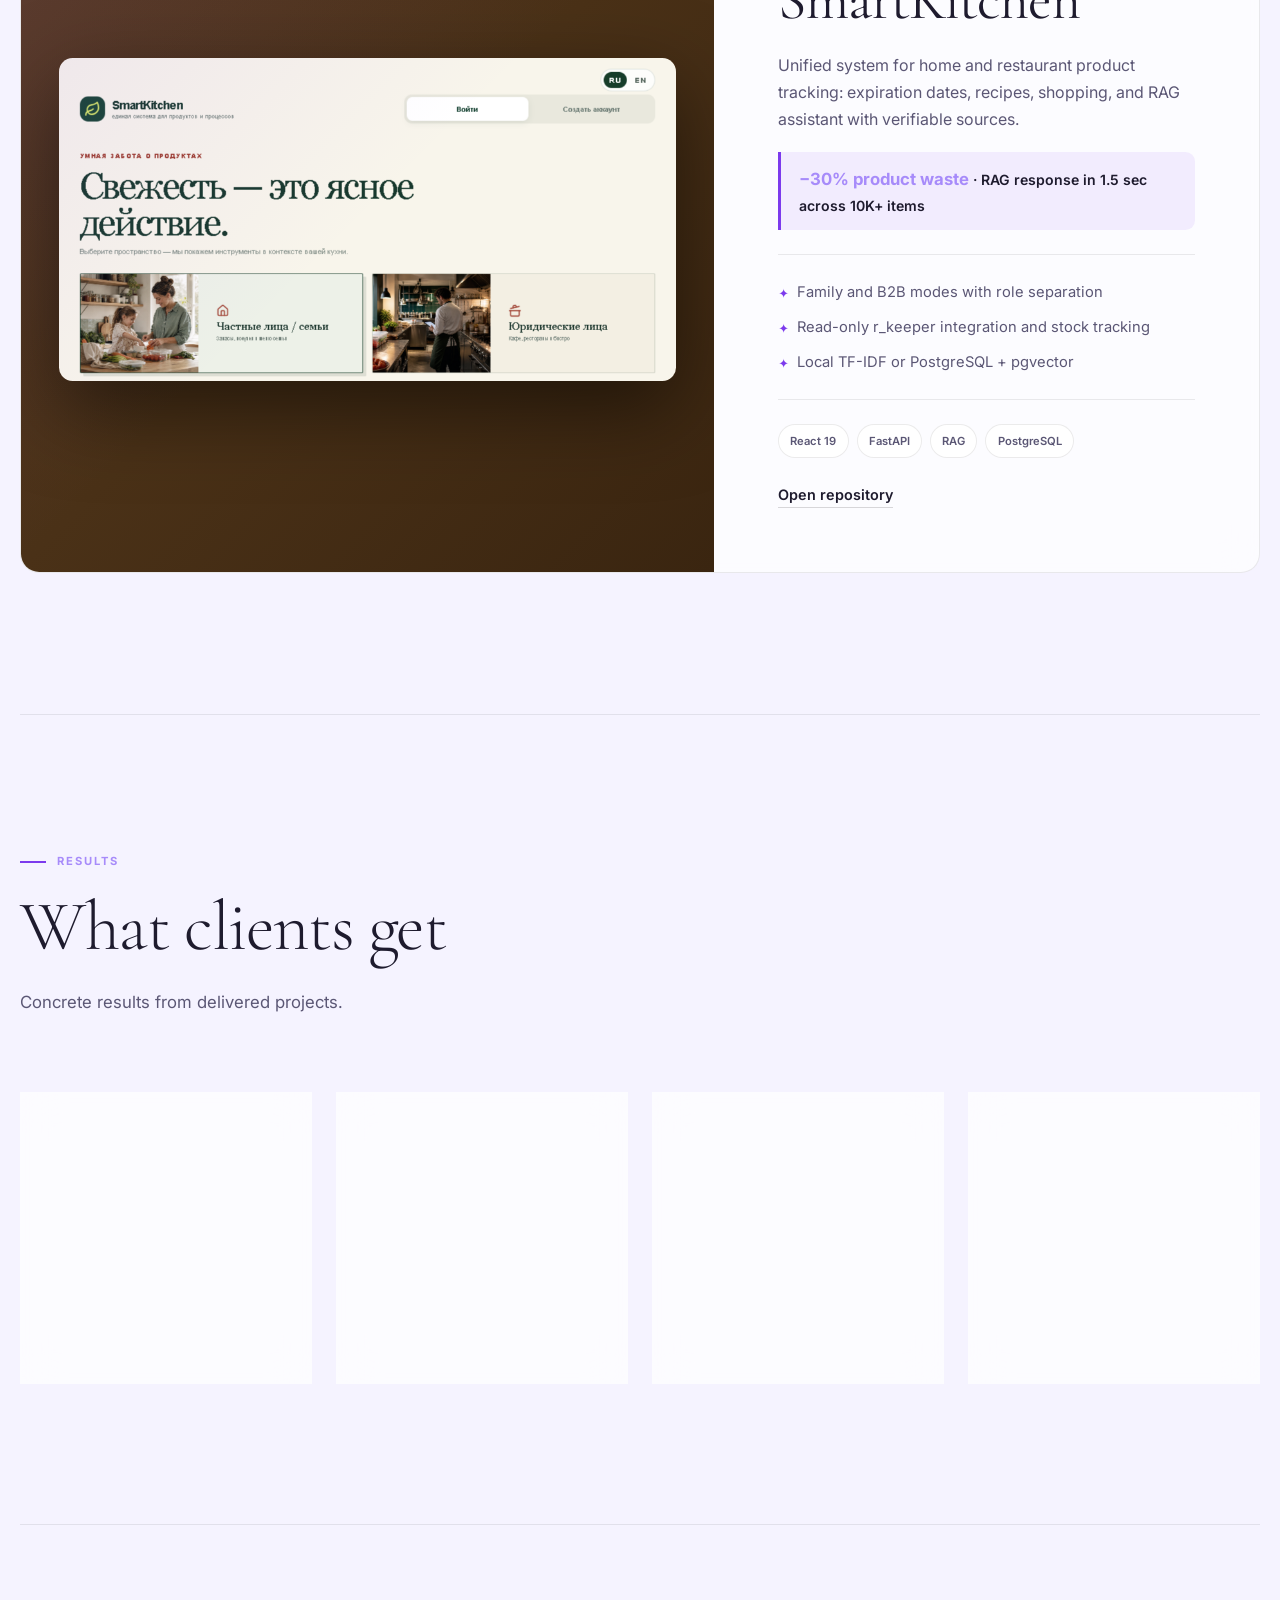
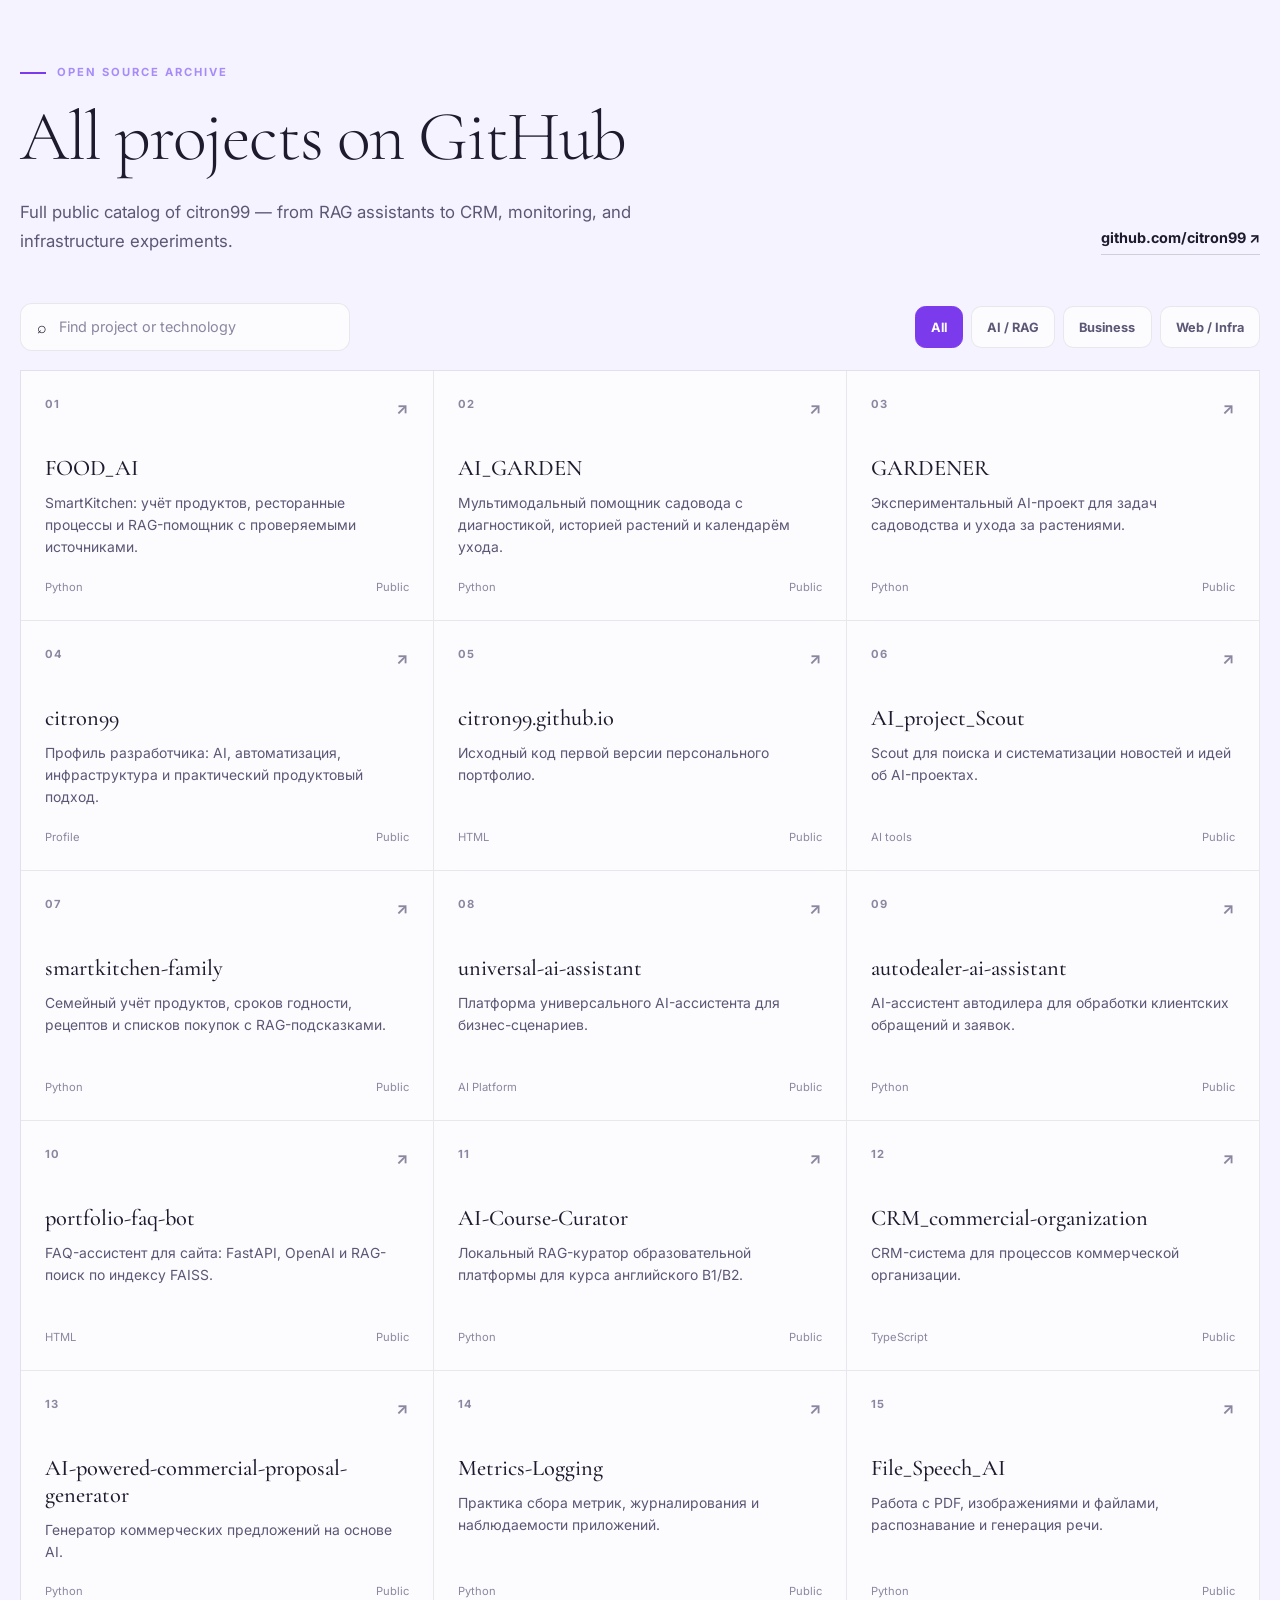
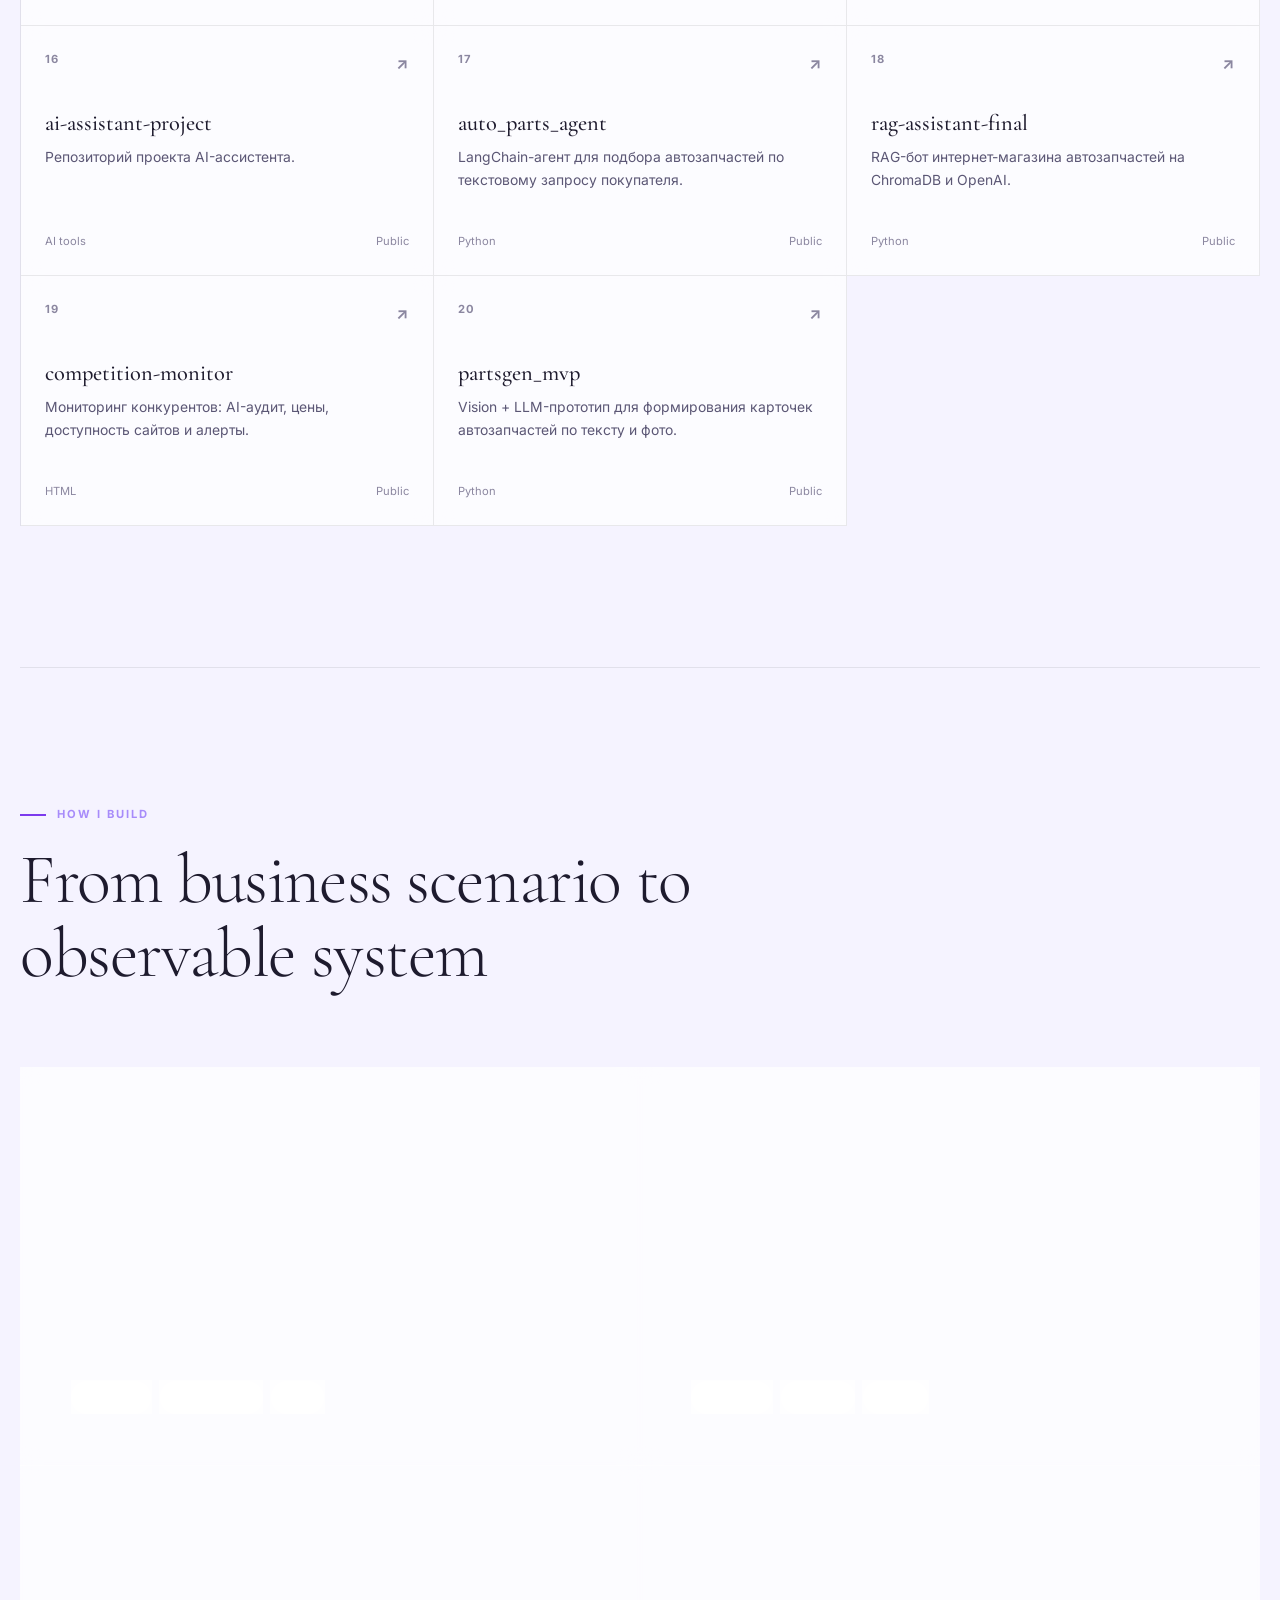
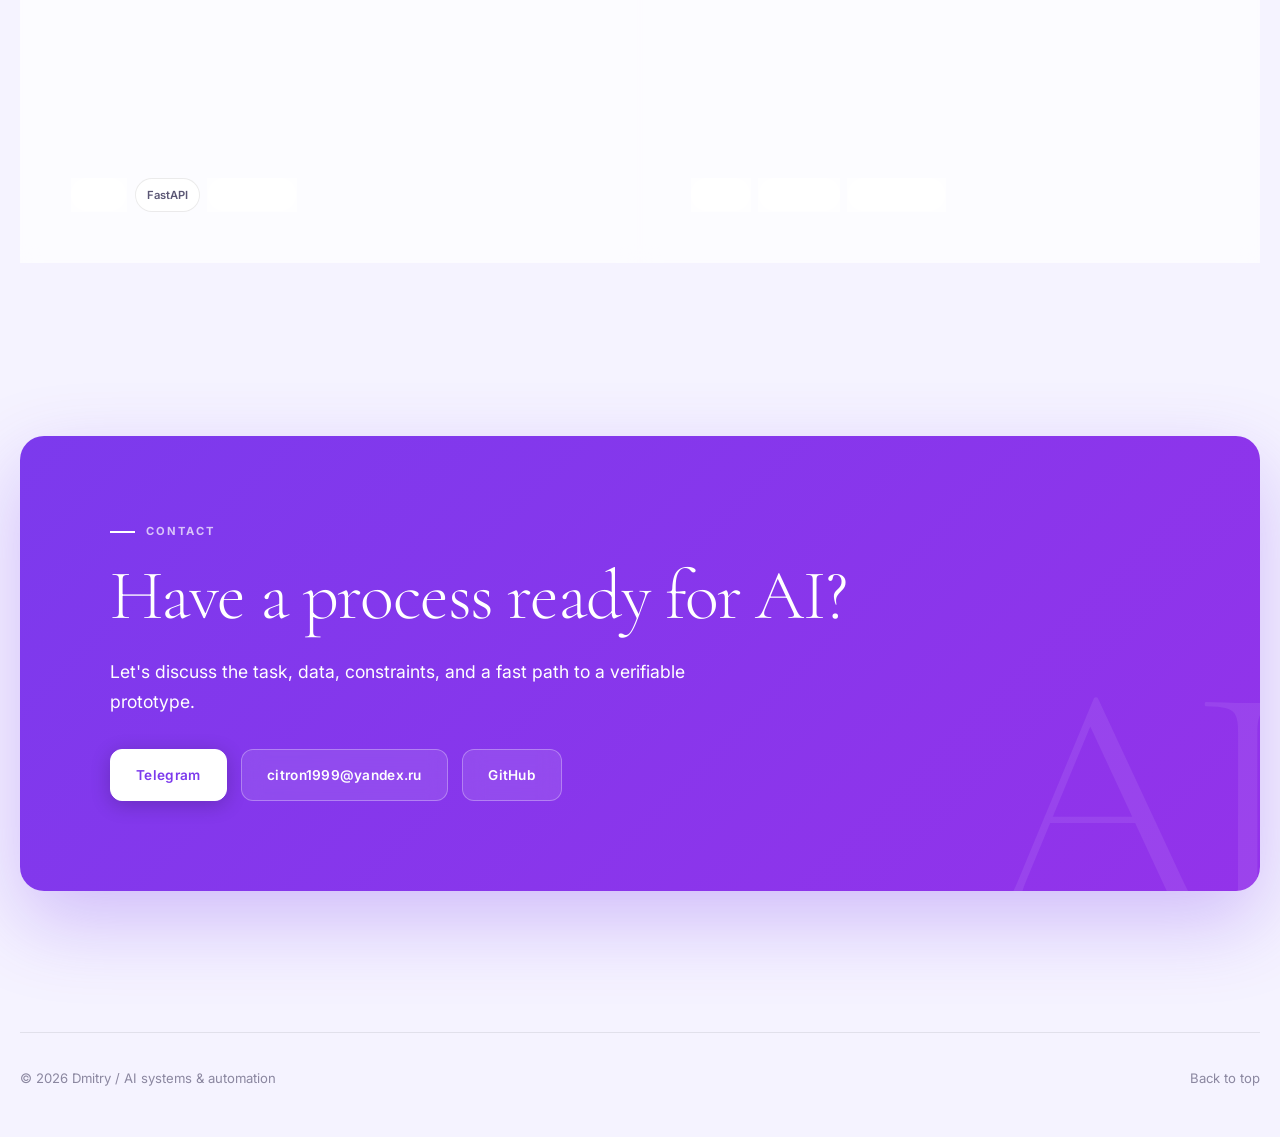
==== commit dec366c4: "Refresh translation scripts for returning visitors" ====
--- a/index.html
+++ b/index.html
@@ -28,8 +28,8 @@
   <link rel="icon" type="image/svg+xml" href="data:image/svg+xml,%3Csvg xmlns='http://www.w3.org/2000/svg' viewBox='0 0 64 64'%3E%3Crect width='64' height='64' rx='14' fill='%230c081a'/%3E%3Cpath d='M16 17h16c11 0 18 6 18 15S43 47 32 47H16V17Zm10 8v14h6c5 0 8-2 8-7s-3-7-8-7h-6Z' fill='%237c3aed'/%3E%3C/svg%3E">
   <link rel="stylesheet" href="styles.css">
   <link rel="stylesheet" href="industries.css">
-  <script src="app.js" defer></script>
-  <script src="industry-i18n.js" defer></script>
+  <script src="app.js?v=20261108" defer></script>
+  <script src="industry-i18n.js?v=20261108" defer></script>
 </head>
 <body>
   <a class="skip-link" href="#content" data-i18n="skip_link">Перейти к содержанию</a>
